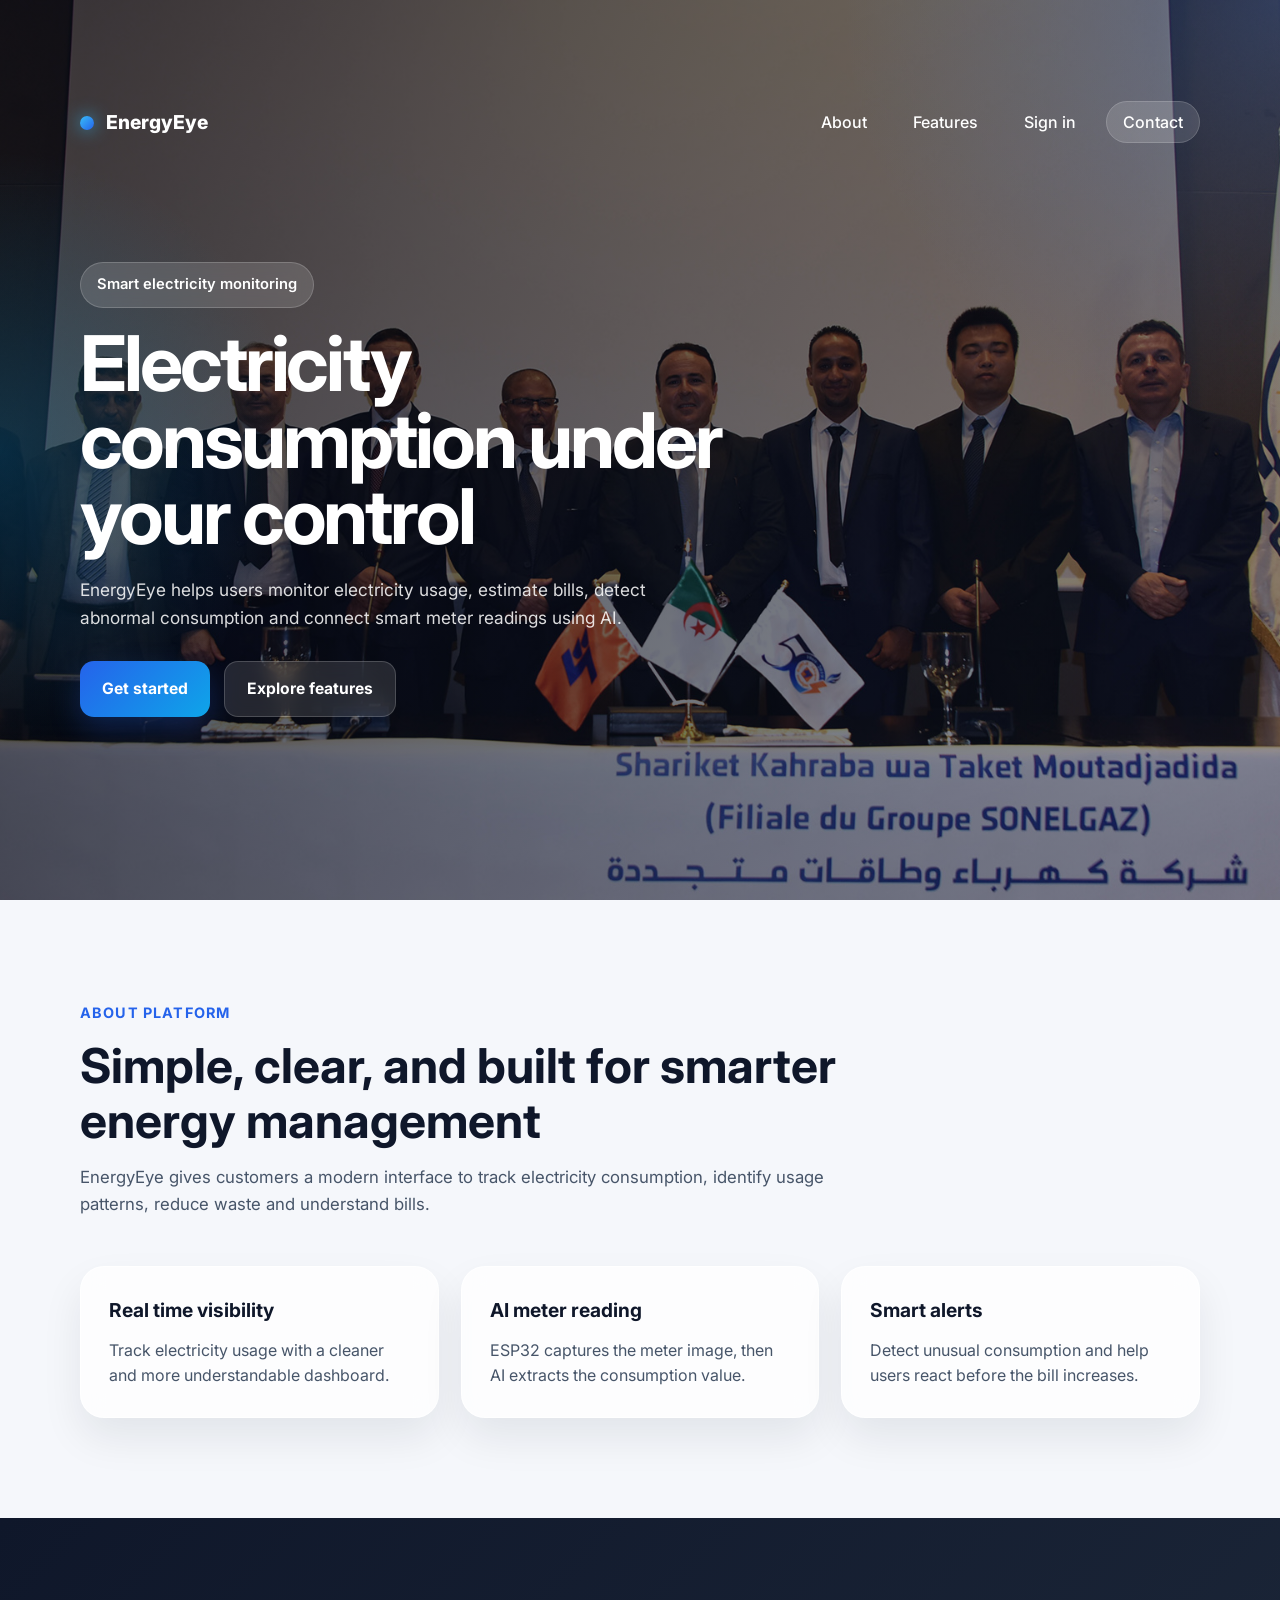
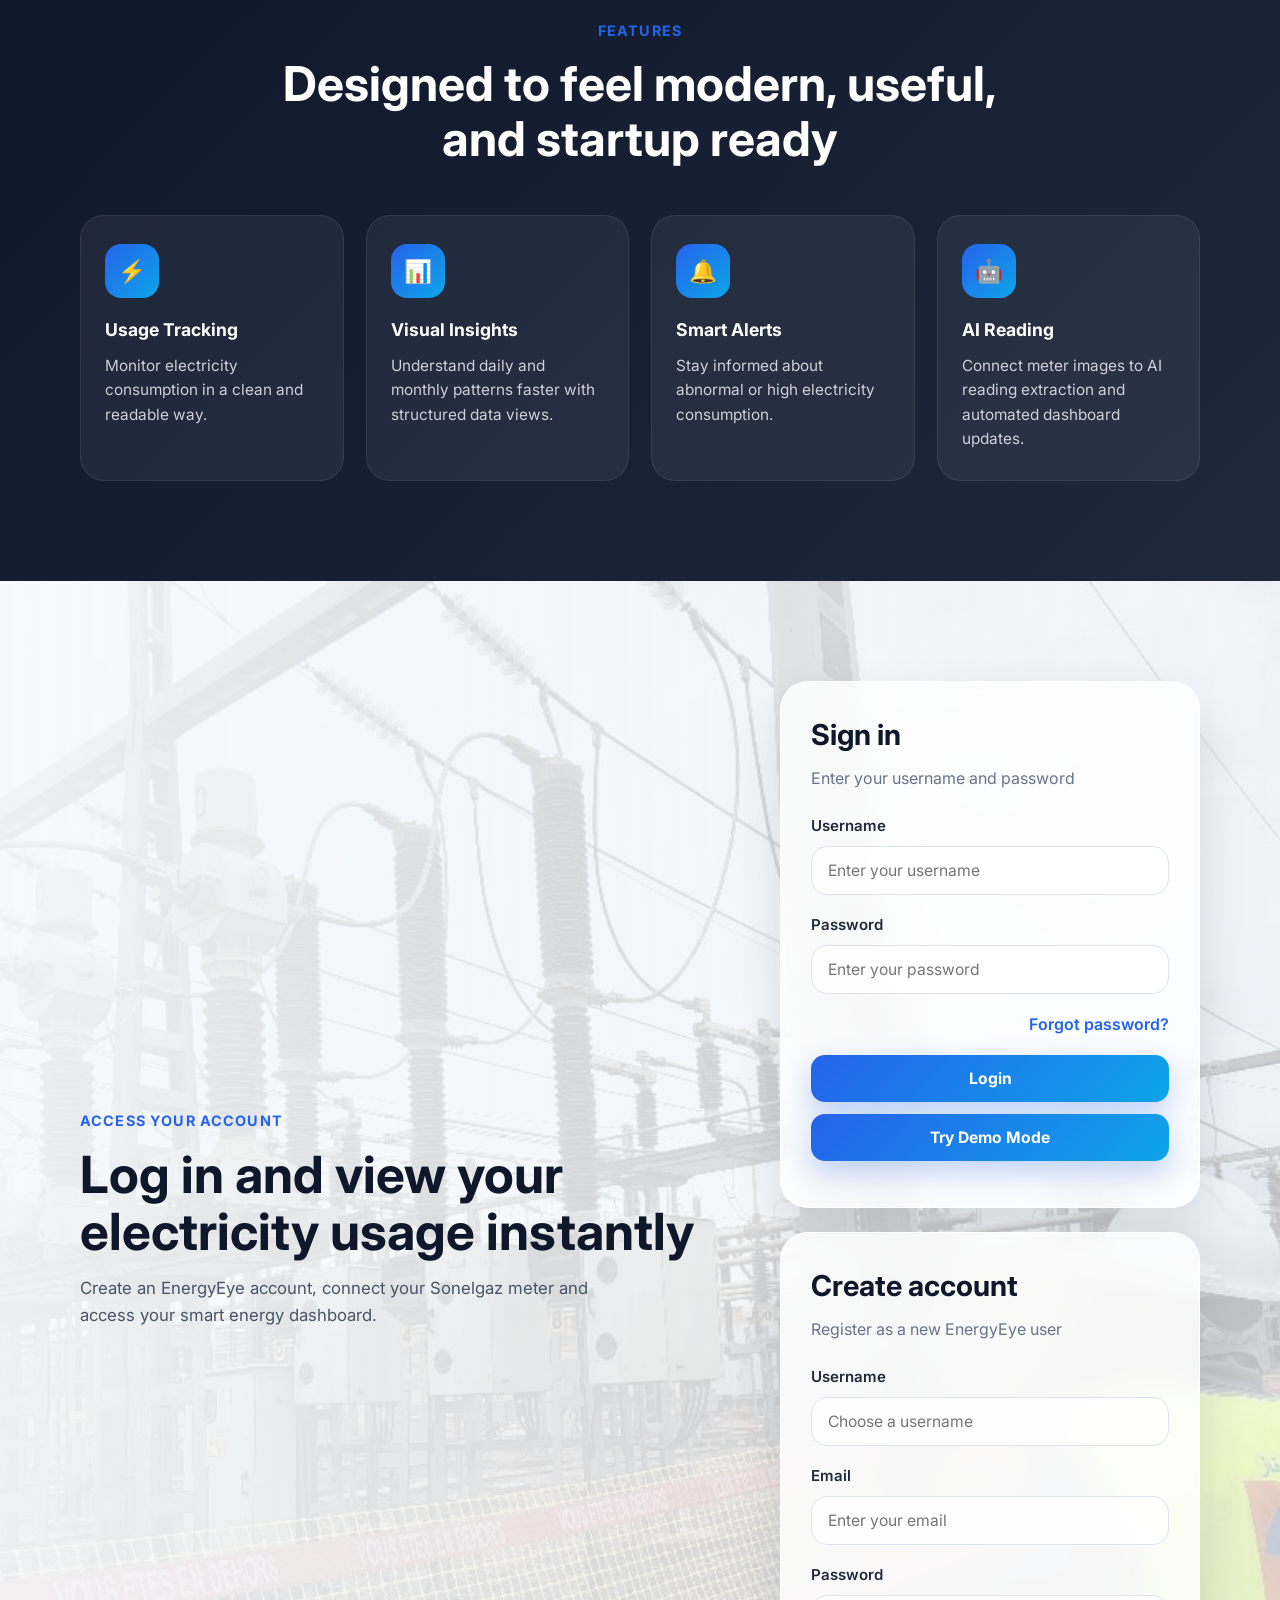
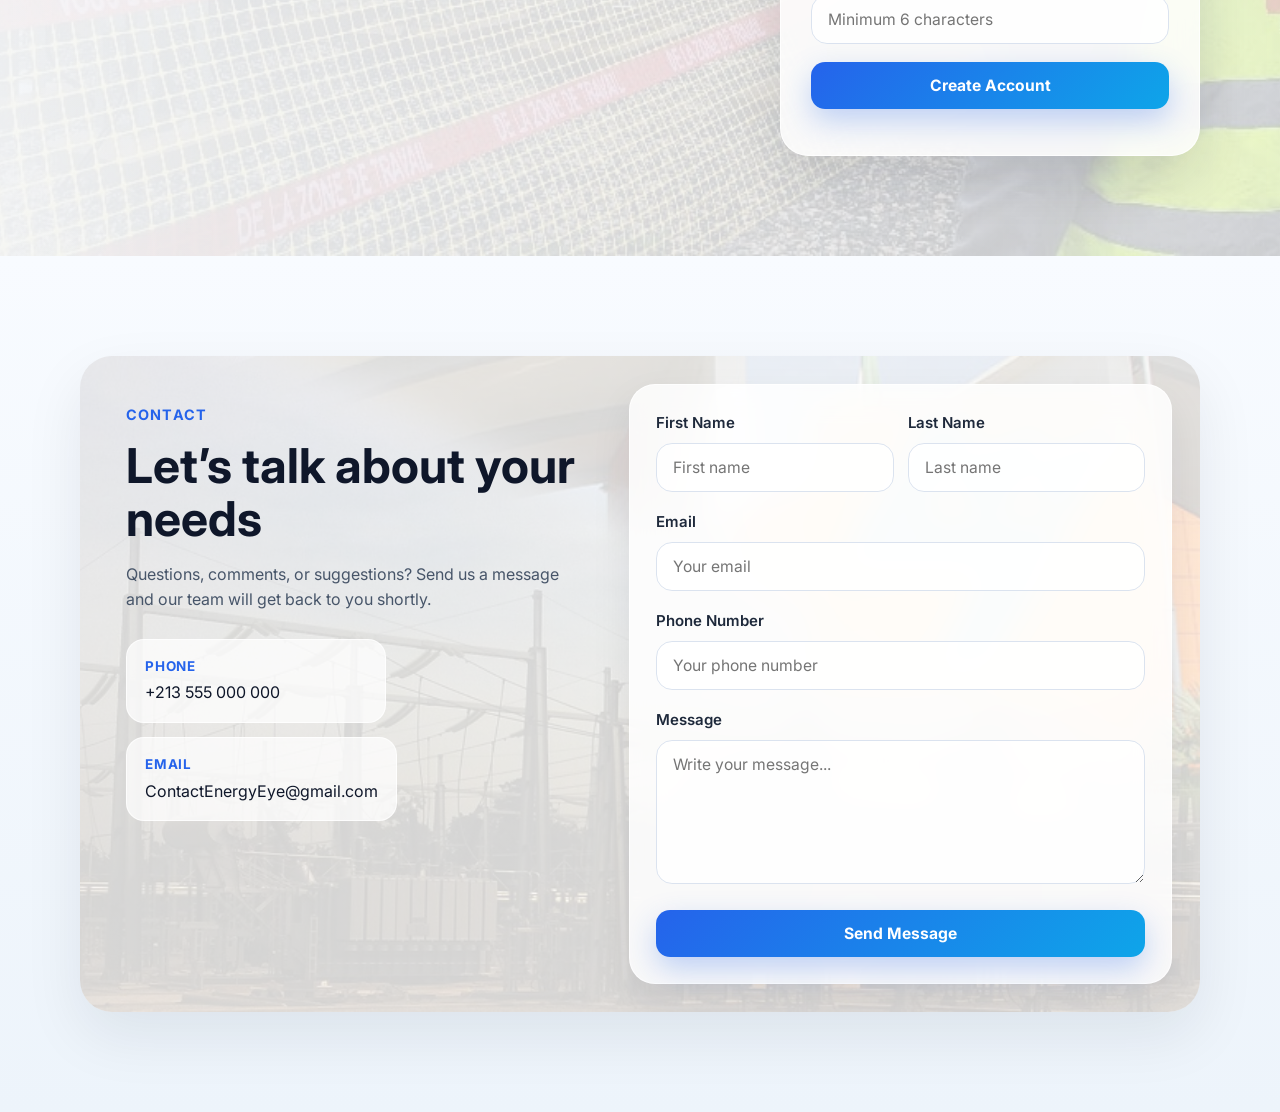
==== index.html @ c20b03f8 "Update index.html fixed demo" ====
<!DOCTYPE html>
<html lang="en">
<head>
  <meta charset="UTF-8" />
  <meta name="viewport" content="width=device-width, initial-scale=1.0" />
  <title>EnergyEye</title>
  <link rel="preconnect" href="https://fonts.googleapis.com">
  <link rel="preconnect" href="https://fonts.gstatic.com" crossorigin>
  <link href="https://fonts.googleapis.com/css2?family=Inter:wght@400;500;600;700;800&display=swap" rel="stylesheet">
  <link rel="stylesheet" href="styles.css" />
</head>
<body>

  <header class="hero" id="home">
    <div class="hero-overlay"></div>

    <div class="container">
      <nav class="navbar">
        <div class="logo">
          <span class="logo-mark"></span>
          <span>EnergyEye</span>
        </div>

        <ul class="nav-links">
          <li><a href="#about">About</a></li>
          <li><a href="#features">Features</a></li>
          <li><a href="#signin">Sign in</a></li>
          <li><a href="#contact" class="nav-btn">Contact</a></li>
        </ul>
      </nav>

      <div class="hero-content">
        <div class="hero-badge">Smart electricity monitoring</div>
        <h1>Electricity consumption under your control</h1>
        <p>
          EnergyEye helps users monitor electricity usage, estimate bills,
          detect abnormal consumption and connect smart meter readings using AI.
        </p>

        <div class="hero-actions">
          <a href="#signin" class="btn btn-primary">Get started</a>
          <a href="#features" class="btn btn-secondary">Explore features</a>
        </div>
      </div>
    </div>
  </header>

  <section id="about" class="section">
    <div class="container">
      <div class="section-heading">
        <span class="eyebrow">About platform</span>
        <h2>Simple, clear, and built for smarter energy management</h2>
        <p>
          EnergyEye gives customers a modern interface to track electricity
          consumption, identify usage patterns, reduce waste and understand bills.
        </p>
      </div>

      <div class="about-grid">
        <div class="about-card glass-card">
          <h3>Real time visibility</h3>
          <p>Track electricity usage with a cleaner and more understandable dashboard.</p>
        </div>

        <div class="about-card glass-card">
          <h3>AI meter reading</h3>
          <p>ESP32 captures the meter image, then AI extracts the consumption value.</p>
        </div>

        <div class="about-card glass-card">
          <h3>Smart alerts</h3>
          <p>Detect unusual consumption and help users react before the bill increases.</p>
        </div>
      </div>
    </div>
  </section>

  <section id="features" class="section section-dark">
    <div class="container">
      <div class="section-heading center light">
        <span class="eyebrow">Features</span>
        <h2>Designed to feel modern, useful, and startup ready</h2>
      </div>

      <div class="feature-grid">
        <div class="feature-card">
          <div class="feature-icon">⚡</div>
          <h3>Usage Tracking</h3>
          <p>Monitor electricity consumption in a clean and readable way.</p>
        </div>

        <div class="feature-card">
          <div class="feature-icon">📊</div>
          <h3>Visual Insights</h3>
          <p>Understand daily and monthly patterns faster with structured data views.</p>
        </div>

        <div class="feature-card">
          <div class="feature-icon">🔔</div>
          <h3>Smart Alerts</h3>
          <p>Stay informed about abnormal or high electricity consumption.</p>
        </div>

        <div class="feature-card">
          <div class="feature-icon">🤖</div>
          <h3>AI Reading</h3>
          <p>Connect meter images to AI reading extraction and automated dashboard updates.</p>
        </div>
      </div>
    </div>
  </section>

  <section id="signin" class="signin-section section">
    <div class="container signin-wrap">
      <div class="signin-info">
        <span class="eyebrow">Access your account</span>
        <h2>Log in and view your electricity usage instantly</h2>
        <p>
          Create an EnergyEye account, connect your Sonelgaz meter and access
          your smart energy dashboard.
        </p>
      </div>

      <div class="auth-column">
        <div class="signin-card">
          <h3>Sign in</h3>
          <p class="card-subtitle">Enter your username and password</p>

<form id="loginForm">
  <div class="input-group">
    <label for="username">Username</label>
    <input type="text" id="username" placeholder="Enter your username" required />
  </div>

  <div class="input-group">
    <label for="password">Password</label>
    <input type="password" id="password" placeholder="Enter your password" required />
  </div>

  <div class="signin-row">
    <a href="#" onclick="forgotPassword()">Forgot password?</a>
  </div>

  <button type="submit" class="btn btn-primary full">Login</button>

  <button type="button" class="btn btn-primary full demo-btn" id="demoLoginBtn">
    Try Demo Mode
  </button>

  <p id="loginMessage" class="small-text error-text"></p>
</form>
        </div>

        <div class="signin-card register-card">
          <h3>Create account</h3>
          <p class="card-subtitle">Register as a new EnergyEye user</p>

          <form id="registerForm">
            <div class="input-group">
              <label for="registerUsername">Username</label>
              <input type="text" id="registerUsername" placeholder="Choose a username" required />
            </div>

            <div class="input-group">
              <label for="registerEmail">Email</label>
              <input type="email" id="registerEmail" placeholder="Enter your email" required />
            </div>

            <div class="input-group">
              <label for="registerPassword">Password</label>
              <input type="password" id="registerPassword" placeholder="Minimum 6 characters" required />
            </div>

            <button type="submit" class="btn btn-primary full">Create Account</button>
            <p id="registerMessage" class="small-text"></p>
          </form>
        </div>
      </div>
    </div>
  </section>

  <section id="contact" class="section contact-section">
    <div class="container">
      <div class="contact-shell">
        <div class="contact-left">
          <span class="eyebrow">Contact</span>
          <h2>Let’s talk about your needs</h2>
          <p>Questions, comments, or suggestions? Send us a message and our team will get back to you shortly.</p>

          <div class="contact-list">
            <div class="contact-item">
              <span class="contact-label">Phone</span>
              <span>+213 555 000 000</span>
            </div>

            <div class="contact-item">
              <span class="contact-label">Email</span>
              <span>ContactEnergyEye@gmail.com</span>
            </div>
          </div>
        </div>

        <div class="contact-card">
          <form class="contact-form">
            <div class="two-cols">
              <div class="input-group">
                <label>First Name</label>
                <input type="text" placeholder="First name" />
              </div>

              <div class="input-group">
                <label>Last Name</label>
                <input type="text" placeholder="Last name" />
              </div>
            </div>

            <div class="input-group">
              <label>Email</label>
              <input type="email" placeholder="Your email" />
            </div>

            <div class="input-group">
              <label>Phone Number</label>
              <input type="text" placeholder="Your phone number" />
            </div>

            <div class="input-group">
              <label>Message</label>
              <textarea rows="6" placeholder="Write your message..."></textarea>
            </div>

            <button type="submit" class="btn btn-primary full">Send Message</button>
          </form>
        </div>
      </div>
    </div>
  </section>

  <script src="script.js"></script>
</body>
</html>
---- styles.css ----
* {
  margin: 0;
  padding: 0;
  box-sizing: border-box;
}

html {
  scroll-behavior: smooth;
}

body {
  font-family: "Inter", sans-serif;
  background: #f5f7fb;
  color: #0f172a;
  line-height: 1.6;
}

a {
  text-decoration: none;
}

img {
  max-width: 100%;
  display: block;
}

.container {
  width: min(1120px, 92%);
  margin: 0 auto;
}

.section {
  padding: 100px 0;
}

.section-heading {
  max-width: 760px;
  margin-bottom: 48px;
}

.section-heading.center {
  margin-left: auto;
  margin-right: auto;
  text-align: center;
}

.section-heading h2 {
  font-size: clamp(2rem, 4vw, 3rem);
  line-height: 1.15;
  margin-bottom: 16px;
}

.section-heading p {
  font-size: 1.05rem;
  color: #475569;
}

.section-heading.light h2,
.section-heading.light p {
  color: #fff;
}

.eyebrow {
  display: inline-block;
  margin-bottom: 14px;
  font-size: 0.9rem;
  font-weight: 700;
  letter-spacing: 0.08em;
  text-transform: uppercase;
  color: #2563eb;
}

.hero {
  position: relative;
  min-height: 100vh;
  background:
    linear-gradient(120deg, rgba(3, 7, 18, 0.76), rgba(15, 23, 42, 0.45)),
    url("sonalgaz/hero.jpg") center/cover no-repeat;
  display: flex;
  align-items: center;
  overflow: hidden;
}

.hero-overlay {
  position: absolute;
  inset: 0;
  background:
    radial-gradient(circle at top right, rgba(59, 130, 246, 0.28), transparent 28%),
    radial-gradient(circle at left center, rgba(14, 165, 233, 0.22), transparent 22%);
  pointer-events: none;
}

.navbar {
  position: relative;
  z-index: 2;
  display: flex;
  align-items: center;
  justify-content: space-between;
  padding: 24px 0;
  margin-bottom: 80px;
}

.logo {
  display: flex;
  align-items: center;
  gap: 12px;
  color: #fff;
  font-size: 1.2rem;
  font-weight: 800;
}

.logo-mark {
  width: 14px;
  height: 14px;
  border-radius: 50%;
  background: linear-gradient(135deg, #38bdf8, #2563eb);
  box-shadow: 0 0 18px rgba(56, 189, 248, 0.8);
}

.nav-links {
  list-style: none;
  display: flex;
  align-items: center;
  gap: 14px;
}

.nav-links a {
  color: #fff;
  font-weight: 500;
  padding: 10px 16px;
  border-radius: 999px;
  transition: 0.25s ease;
}

.nav-links a:hover {
  background: rgba(255, 255, 255, 0.12);
}

.nav-links .nav-btn {
  background: rgba(255, 255, 255, 0.14);
  border: 1px solid rgba(255, 255, 255, 0.16);
  backdrop-filter: blur(8px);
}

.hero-content {
  position: relative;
  z-index: 2;
  max-width: 720px;
  padding: 20px 0 100px;
  color: #fff;
}

.hero-badge {
  display: inline-block;
  margin-bottom: 18px;
  padding: 10px 16px;
  border-radius: 999px;
  font-size: 0.92rem;
  font-weight: 600;
  color: #fff;
  background: rgba(255, 255, 255, 0.14);
  border: 1px solid rgba(255, 255, 255, 0.18);
  backdrop-filter: blur(10px);
}

.hero-content h1 {
  font-size: clamp(2.7rem, 6vw, 5rem);
  line-height: 1;
  margin-bottom: 20px;
  letter-spacing: -0.04em;
}

.hero-content p {
  max-width: 620px;
  font-size: 1.08rem;
  color: rgba(255, 255, 255, 0.86);
  margin-bottom: 30px;
}

.hero-actions {
  display: flex;
  flex-wrap: wrap;
  gap: 14px;
}

.btn {
  display: inline-flex;
  align-items: center;
  justify-content: center;
  border: none;
  border-radius: 14px;
  padding: 14px 22px;
  font-family: inherit;
  font-size: 0.98rem;
  font-weight: 700;
  cursor: pointer;
  transition: transform 0.2s ease, box-shadow 0.25s ease, background 0.25s ease;
}

.btn:hover {
  transform: translateY(-2px);
}

.btn-primary {
  color: #fff;
  background: linear-gradient(135deg, #2563eb, #0ea5e9);
  box-shadow: 0 12px 30px rgba(37, 99, 235, 0.28);
}

.btn-secondary {
  color: #fff;
  background: rgba(255, 255, 255, 0.12);
  border: 1px solid rgba(255, 255, 255, 0.18);
  backdrop-filter: blur(10px);
}

.btn.full {
  width: 100%;
}

.about-grid {
  display: grid;
  grid-template-columns: repeat(3, 1fr);
  gap: 22px;
}

.glass-card {
  background: rgba(255, 255, 255, 0.74);
  border: 1px solid rgba(255, 255, 255, 0.75);
  backdrop-filter: blur(12px);
  box-shadow: 0 20px 40px rgba(15, 23, 42, 0.08);
}

.about-card {
  padding: 28px;
  border-radius: 24px;
}

.about-card h3 {
  font-size: 1.2rem;
  margin-bottom: 12px;
}

.about-card p {
  color: #475569;
}

.section-dark {
  background: linear-gradient(135deg, #0f172a, #1e293b);
}

.feature-grid {
  display: grid;
  grid-template-columns: repeat(4, 1fr);
  gap: 22px;
}

.feature-card {
  background: rgba(255, 255, 255, 0.06);
  border: 1px solid rgba(255, 255, 255, 0.08);
  border-radius: 24px;
  padding: 28px 24px;
  color: #fff;
  transition: 0.25s ease;
}

.feature-card:hover {
  transform: translateY(-4px);
  background: rgba(255, 255, 255, 0.09);
}

.feature-icon {
  width: 54px;
  height: 54px;
  border-radius: 16px;
  display: grid;
  place-items: center;
  margin-bottom: 18px;
  background: linear-gradient(135deg, #2563eb, #0ea5e9);
  font-size: 1.4rem;
}

.feature-card h3 {
  margin-bottom: 10px;
  font-size: 1.1rem;
}

.feature-card p {
  color: rgba(255, 255, 255, 0.78);
  font-size: 0.96rem;
}

.signin-section {
  background:
    linear-gradient(90deg, rgba(248, 250, 252, 0.95), rgba(248, 250, 252, 0.76)),
    url("sonalgaz/signin-bg.jpg") center/cover no-repeat;
}

.signin-wrap {
  display: grid;
  grid-template-columns: 1fr 420px;
  gap: 46px;
  align-items: center;
}

.signin-info h2 {
  font-size: clamp(2rem, 4vw, 3.2rem);
  line-height: 1.1;
  margin-bottom: 16px;
}

.signin-info p {
  max-width: 560px;
  color: #475569;
  font-size: 1.05rem;
}

.signin-card {
  background: rgba(255, 255, 255, 0.82);
  border: 1px solid rgba(255, 255, 255, 0.78);
  backdrop-filter: blur(16px);
  border-radius: 28px;
  padding: 30px;
  box-shadow: 0 24px 50px rgba(15, 23, 42, 0.12);
}

.signin-card h3 {
  font-size: 1.8rem;
  margin-bottom: 8px;
}

.card-subtitle {
  margin-bottom: 22px;
  color: #64748b;
}

.input-group {
  margin-bottom: 18px;
}

.input-group label {
  display: block;
  margin-bottom: 8px;
  font-size: 0.94rem;
  font-weight: 600;
  color: #1e293b;
}

.input-group input,
.input-group textarea,
.meter-select {
  width: 100%;
  border: 1px solid #dbe3ef;
  background: rgba(255, 255, 255, 0.82);
  padding: 14px 16px;
  border-radius: 16px;
  font-size: 0.98rem;
  outline: none;
  transition: border-color 0.2s ease, box-shadow 0.2s ease;
  font-family: inherit;
}

.input-group input:focus,
.input-group textarea:focus,
.meter-select:focus {
  border-color: #60a5fa;
  box-shadow: 0 0 0 4px rgba(96, 165, 250, 0.15);
}

.signin-row {
  display: flex;
  justify-content: flex-end;
  margin-bottom: 18px;
}

.signin-row a,
.small-text a {
  color: #2563eb;
  font-weight: 600;
}

.small-text {
  margin-top: 16px;
  text-align: center;
  color: #64748b;
  font-size: 0.94rem;
}

.error-text {
  color: #dc2626;
}

.contact-section {
  background: linear-gradient(180deg, #f8fbff, #edf4fb);
}

.contact-shell {
  display: grid;
  grid-template-columns: 1fr 1.1fr;
  gap: 28px;
  padding: 28px;
  border-radius: 32px;
  background:
    linear-gradient(rgba(255, 255, 255, 0.82), rgba(255, 255, 255, 0.82)),
    url("sonalgaz/contact-bg.jpg") center/cover no-repeat;
  box-shadow: 0 24px 60px rgba(15, 23, 42, 0.08);
  overflow: hidden;
}

.contact-left {
  padding: 18px;
}

.contact-left h2 {
  font-size: clamp(2rem, 4vw, 3rem);
  line-height: 1.1;
  margin-bottom: 16px;
}

.contact-left p {
  color: #475569;
  max-width: 460px;
  margin-bottom: 26px;
}

.contact-list {
  display: grid;
  gap: 14px;
}

.contact-item {
  display: flex;
  flex-direction: column;
  gap: 3px;
  padding: 16px 18px;
  background: rgba(255, 255, 255, 0.72);
  border-radius: 18px;
  border: 1px solid rgba(255, 255, 255, 0.8);
  width: fit-content;
  min-width: 260px;
}

.contact-label {
  font-size: 0.84rem;
  font-weight: 700;
  text-transform: uppercase;
  letter-spacing: 0.06em;
  color: #2563eb;
}

.contact-card {
  background: rgba(255, 255, 255, 0.84);
  border: 1px solid rgba(255, 255, 255, 0.78);
  backdrop-filter: blur(16px);
  border-radius: 26px;
  padding: 26px;
  box-shadow: 0 18px 40px rgba(15, 23, 42, 0.08);
}

.two-cols {
  display: grid;
  grid-template-columns: 1fr 1fr;
  gap: 14px;
}

/* DASHBOARD */
.dashboard-body {
  background: #eef4fb;
}

.dashboard-layout {
  min-height: 100vh;
  display: grid;
  grid-template-columns: 250px 1fr;
}

.sidebar {
  background: linear-gradient(180deg, #0c4a9a, #0a74d8);
  color: white;
  padding: 18px 14px;
  display: flex;
  flex-direction: column;
  gap: 24px;
  box-shadow: 6px 0 20px rgba(0, 0, 0, 0.08);
}

.sidebar-brand {
  display: grid;
  gap: 18px;
}

.sidebar-logo {
  display: flex;
  align-items: center;
  gap: 10px;
  font-size: 1.15rem;
  font-weight: 800;
}

.user-mini {
  display: flex;
  align-items: center;
  gap: 10px;
  background: rgba(255,255,255,0.14);
  padding: 10px 12px;
  border-radius: 14px;
}

.avatar-circle {
  width: 36px;
  height: 36px;
  border-radius: 50%;
  background: white;
  color: #0a74d8;
  display: grid;
  place-items: center;
  font-weight: 800;
}

.user-mini-text {
  display: flex;
  flex-direction: column;
  line-height: 1.2;
}

.user-mini-text small {
  opacity: 0.8;
}

.sidebar-nav {
  display: flex;
  flex-direction: column;
  gap: 8px;
}

.sidebar-nav a {
  color: rgba(255,255,255,0.92);
  padding: 12px 14px;
  border-radius: 12px;
  font-weight: 600;
  transition: 0.2s ease;
}

.sidebar-nav a.active,
.sidebar-nav a:hover {
  background: rgba(255,255,255,0.16);
}

.logout-btn {
  margin-top: auto;
  background: white;
  color: #0a74d8;
  box-shadow: none;
}

.dashboard-main {
  padding: 22px;
}

.dashboard-topbar {
  display: flex;
  justify-content: space-between;
  align-items: center;
  gap: 16px;
  margin-bottom: 18px;
}

.dashboard-label {
  color: #64748b;
  font-size: 0.92rem;
  margin-bottom: 4px;
}

.dashboard-topbar h1 {
  font-size: 1.8rem;
}

.topbar-actions {
  min-width: 300px;
}

.dashboard-grid-top {
  display: grid;
  grid-template-columns: 1.3fr 0.9fr 0.9fr 1fr;
  gap: 16px;
  margin-bottom: 18px;
}

.main-card,
.panel {
  background: white;
  border-radius: 18px;
  box-shadow: 0 10px 24px rgba(15, 23, 42, 0.06);
  padding: 18px;
}

.card-head,
.panel-header {
  display: flex;
  justify-content: space-between;
  align-items: center;
  gap: 10px;
  margin-bottom: 14px;
}

.card-head h3,
.panel-header h3 {
  font-size: 1rem;
}

.card-head span,
.panel-header span {
  color: #64748b;
  font-size: 0.85rem;
}

.usage-main {
  display: flex;
  justify-content: space-between;
  align-items: center;
  gap: 12px;
}

.usage-value {
  font-size: 3rem;
  font-weight: 800;
  line-height: 1;
  color: #0f172a;
}

.usage-unit {
  color: #64748b;
  font-weight: 600;
  margin-top: 4px;
}

.mini-stat-box {
  background: linear-gradient(135deg, #eff6ff, #dbeafe);
  padding: 14px;
  border-radius: 14px;
  min-width: 120px;
}

.mini-stat-box span {
  display: block;
  color: #64748b;
  font-size: 0.82rem;
  margin-bottom: 4px;
}

.mini-stat-box strong {
  color: #0a74d8;
}

.average-value,
.bill-value,
.alert-summary {
  font-size: 1.5rem;
  font-weight: 800;
  color: #0a74d8;
}

.dashboard-content-grid {
  display: grid;
  grid-template-columns: 1.1fr 0.9fr;
  gap: 16px;
  margin-bottom: 18px;
}

.bars {
  min-height: 230px;
  display: flex;
  align-items: flex-end;
  gap: 10px;
  overflow-x: auto;
  padding-top: 12px;
}

.bar-item {
  min-width: 62px;
  flex: 1;
  text-align: center;
}

.bar-value {
  display: block;
  font-size: 0.74rem;
  color: #475569;
  margin-bottom: 8px;
}

.bar {
  width: 100%;
  min-height: 10px;
  border-radius: 12px 12px 4px 4px;
  background: linear-gradient(180deg, #60a5fa, #2563eb);
}

.bar-item p {
  font-size: 0.72rem;
  color: #64748b;
  margin-top: 8px;
}

.table-wrap {
  overflow-x: auto;
}

.history-table {
  width: 100%;
  border-collapse: collapse;
}

.history-table th,
.history-table td {
  text-align: left;
  padding: 10px 8px;
  border-bottom: 1px solid #e5e7eb;
  font-size: 0.9rem;
}

.history-table th {
  color: #64748b;
  font-weight: 700;
  background: #f8fafc;
}

.alerts-list {
  display: grid;
  gap: 12px;
}

.alert-card {
  padding: 14px;
  border-radius: 14px;
  background: #f8fafc;
  border: 1px solid #e2e8f0;
}

.alert-card-top {
  display: flex;
  justify-content: space-between;
  gap: 10px;
  margin-bottom: 8px;
}

.alert-card-top span {
  font-size: 0.8rem;
  font-weight: 700;
  color: #0a74d8;
}

.alert-card p {
  color: #475569;
  font-size: 0.92rem;
}

.settings-list {
  display: grid;
  gap: 12px;
}

.setting-row {
  display: flex;
  justify-content: space-between;
  align-items: center;
  gap: 10px;
  padding: 12px 14px;
  border-radius: 12px;
  background: #f8fafc;
  border: 1px solid #e2e8f0;
}

.setting-row span {
  color: #64748b;
}

.empty-state {
  color: #64748b;
  font-size: 0.95rem;
}

@media (max-width: 1200px) {
  .dashboard-grid-top {
    grid-template-columns: repeat(2, 1fr);
  }

  .dashboard-content-grid,
  .about-grid,
  .feature-grid,
  .signin-wrap,
  .contact-shell,
  .two-cols {
    grid-template-columns: 1fr;
  }
}

@media (max-width: 900px) {
  .navbar {
    flex-direction: column;
    gap: 18px;
  }

  .nav-links {
    flex-wrap: wrap;
    justify-content: center;
  }

  .dashboard-layout {
    grid-template-columns: 1fr;
  }

  .dashboard-topbar {
    flex-direction: column;
    align-items: flex-start;
  }

  .topbar-actions {
    width: 100%;
    min-width: 0;
  }

  .dashboard-grid-top {
    grid-template-columns: 1fr;
  }
}

@media (max-width: 640px) {
  .section {
    padding: 72px 0;
  }

  .hero-content h1 {
    font-size: 2.6rem;
  }

  .hero-actions {
    flex-direction: column;
  }

  .btn {
    width: 100%;
  }

  .signin-card,
  .contact-card,
  .contact-shell {
    border-radius: 22px;
  }

  .contact-item {
    min-width: unset;
    width: 100%;
  }

  .usage-value {
    font-size: 2.2rem;
  }
}
.register-card {
  margin-top: 24px;
}

.demo-btn {
  margin-top: 12px;
}

.success-text {
  color: #16a34a;
}

.ai-status strong {
  display: block;
  font-size: 2rem;
  color: #0a74d8;
}

.prediction-card .small-text {
  text-align: left;
}
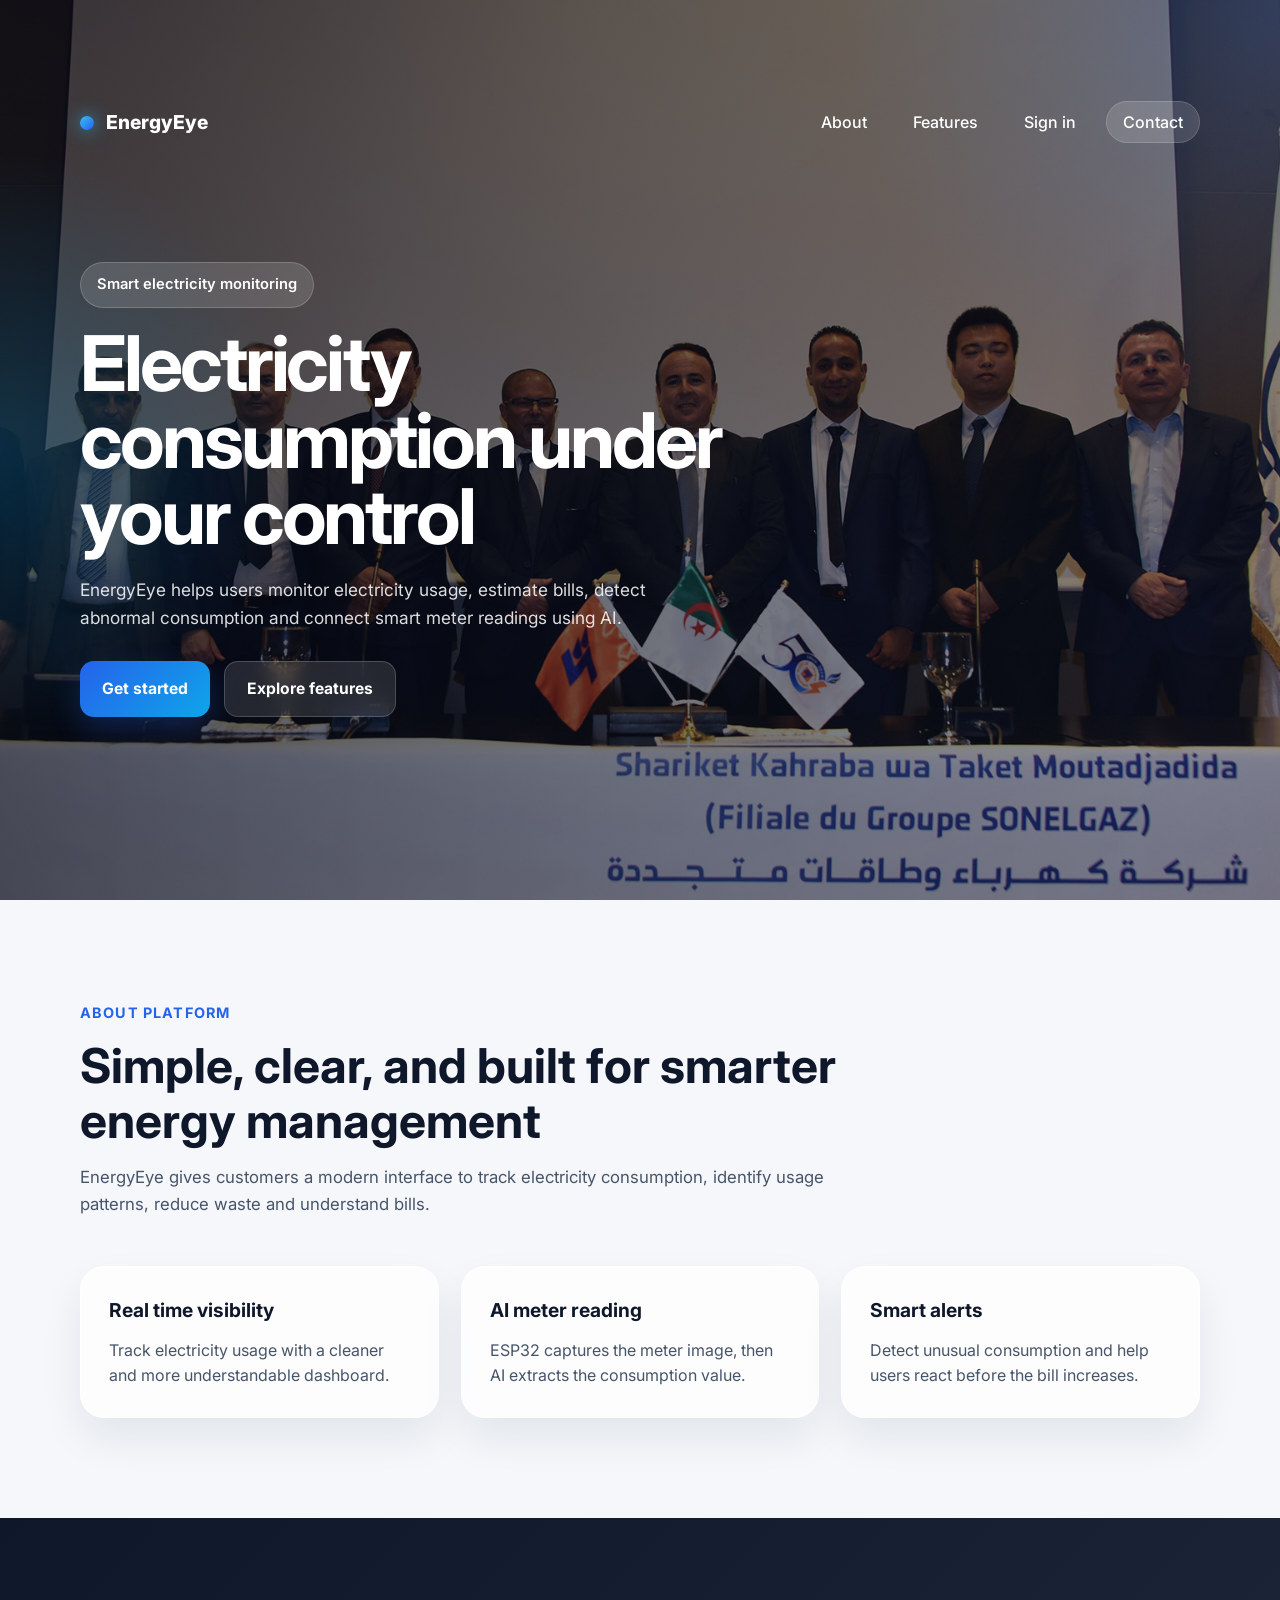
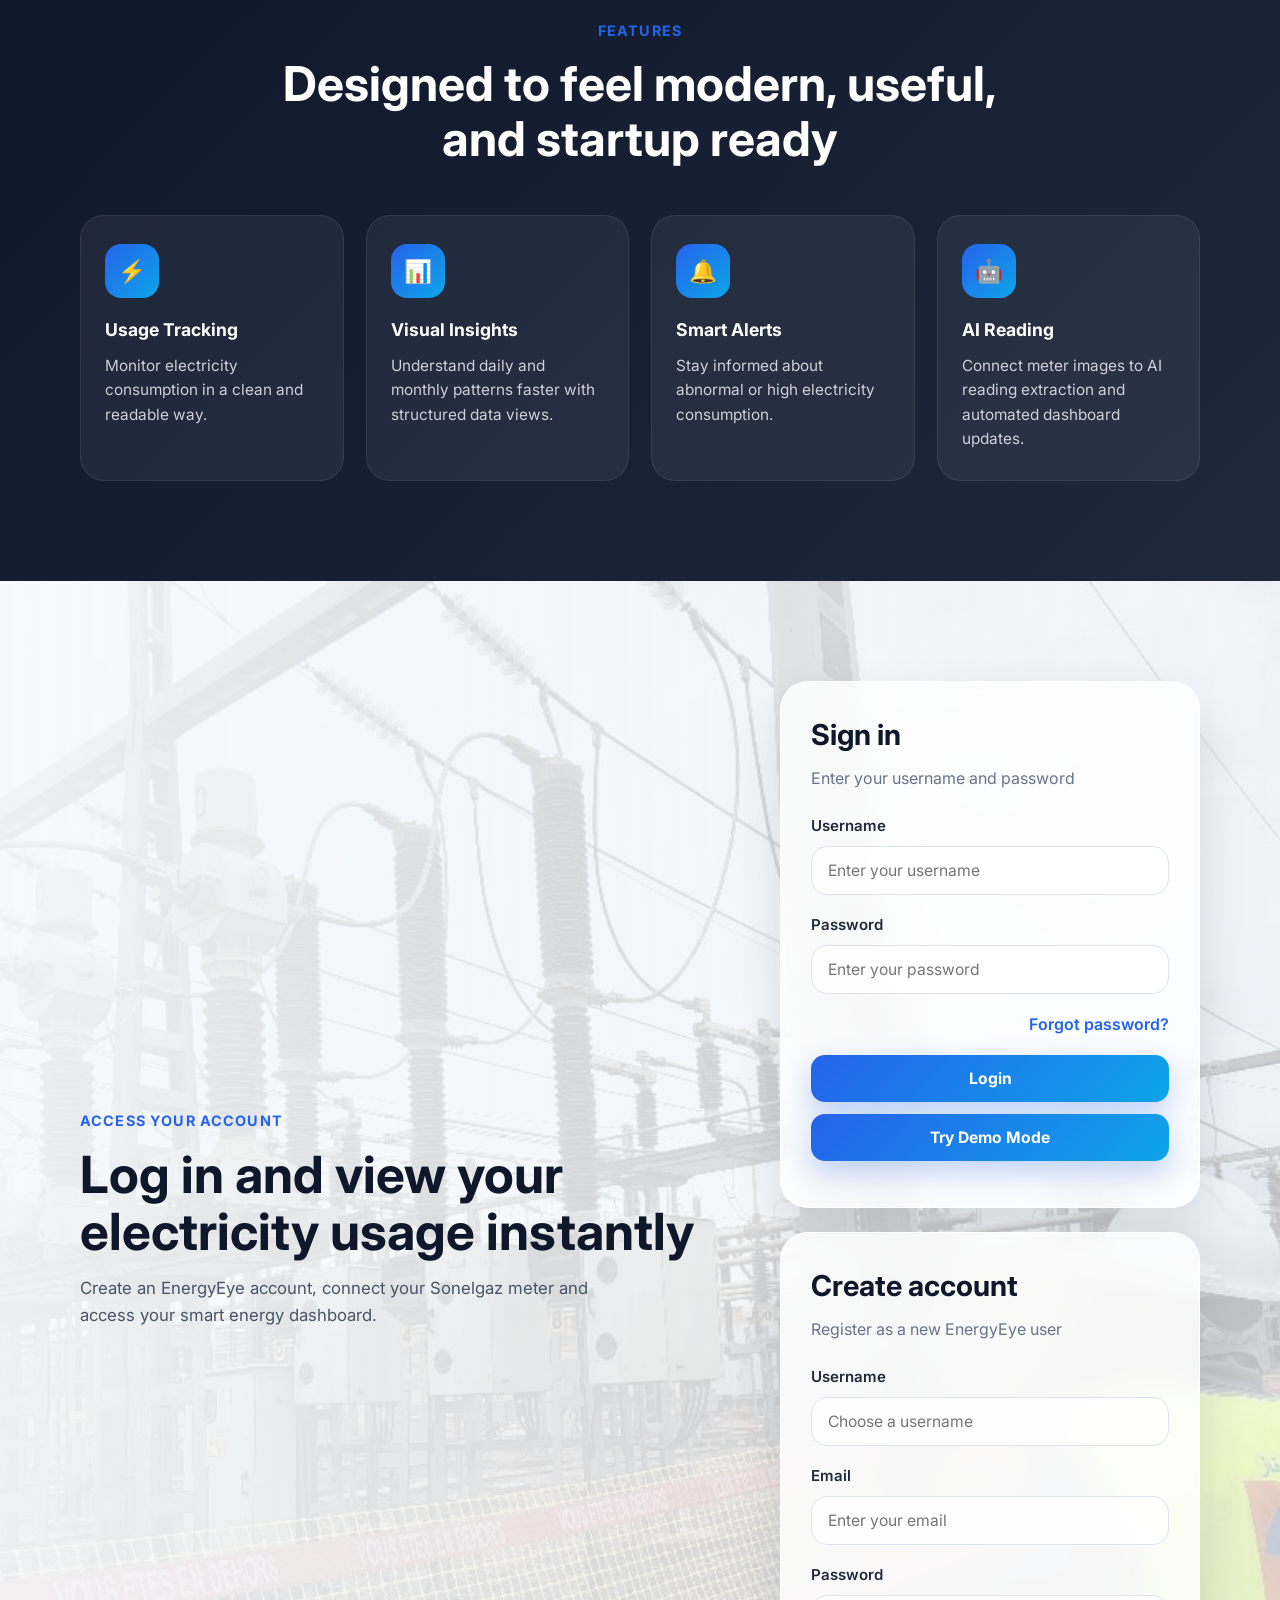
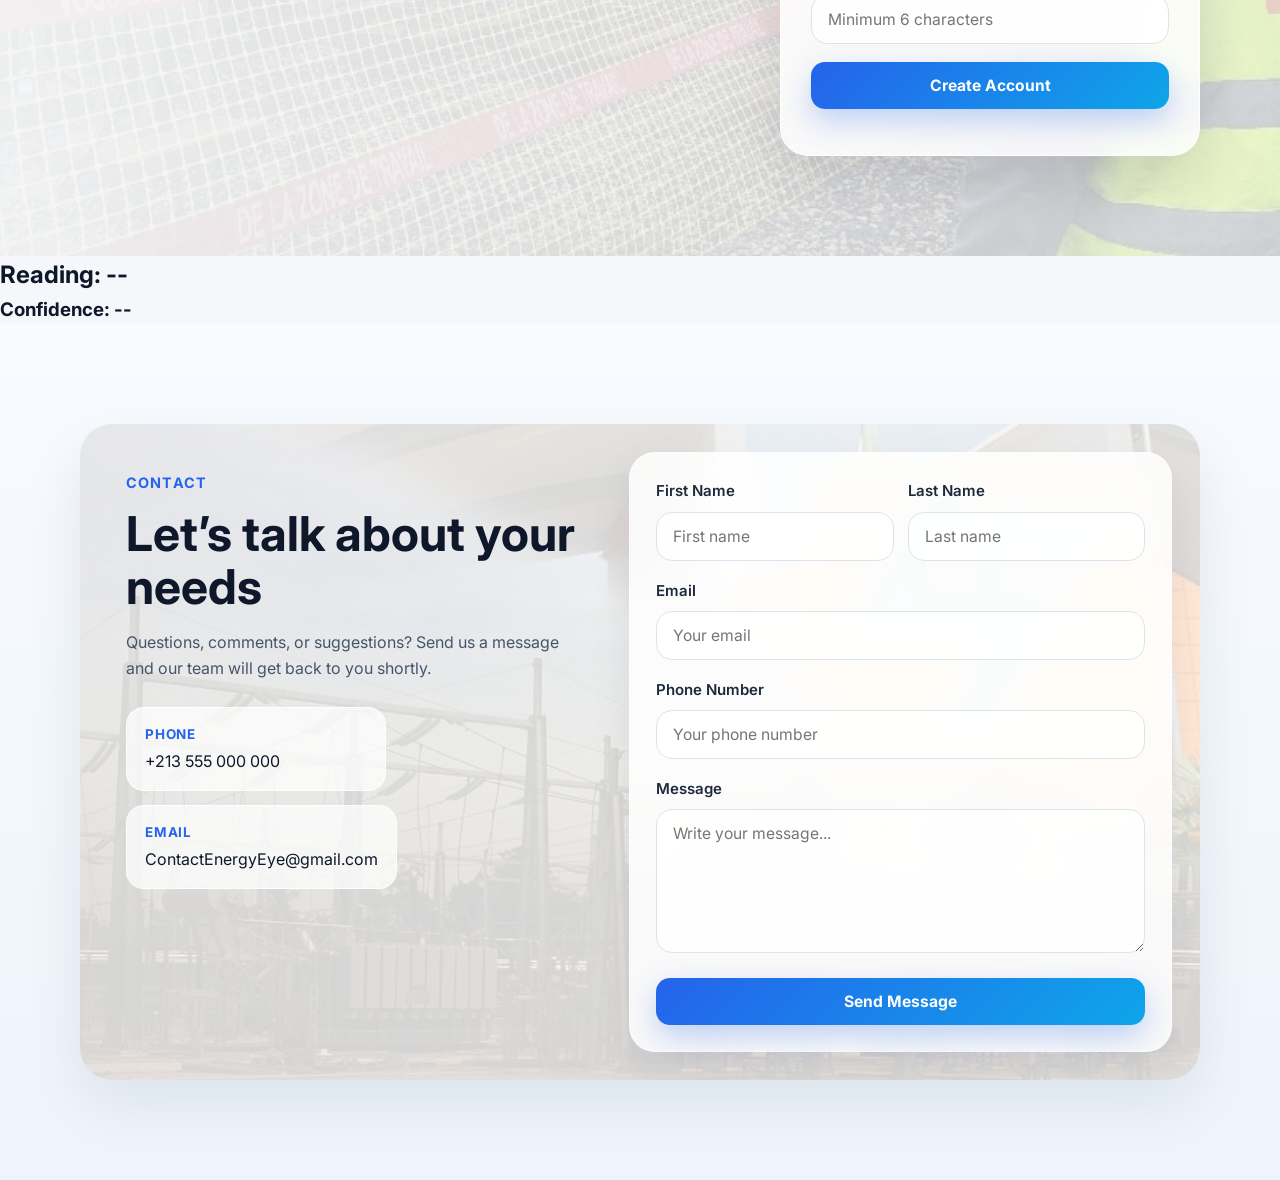
==== commit 5c16044f: "html code to add" ====
--- a/index.html
+++ b/index.html
@@ -1,241 +1,242 @@
-<!DOCTYPE html>
-<html lang="en">
-<head>
-  <meta charset="UTF-8" />
-  <meta name="viewport" content="width=device-width, initial-scale=1.0" />
-  <title>EnergyEye</title>
-  <link rel="preconnect" href="https://fonts.googleapis.com">
-  <link rel="preconnect" href="https://fonts.gstatic.com" crossorigin>
-  <link href="https://fonts.googleapis.com/css2?family=Inter:wght@400;500;600;700;800&display=swap" rel="stylesheet">
-  <link rel="stylesheet" href="styles.css" />
-</head>
-<body>
-
-  <header class="hero" id="home">
-    <div class="hero-overlay"></div>
-
-    <div class="container">
-      <nav class="navbar">
-        <div class="logo">
-          <span class="logo-mark"></span>
-          <span>EnergyEye</span>
-        </div>
-
-        <ul class="nav-links">
-          <li><a href="#about">About</a></li>
-          <li><a href="#features">Features</a></li>
-          <li><a href="#signin">Sign in</a></li>
-          <li><a href="#contact" class="nav-btn">Contact</a></li>
-        </ul>
-      </nav>
-
-      <div class="hero-content">
-        <div class="hero-badge">Smart electricity monitoring</div>
-        <h1>Electricity consumption under your control</h1>
-        <p>
-          EnergyEye helps users monitor electricity usage, estimate bills,
-          detect abnormal consumption and connect smart meter readings using AI.
-        </p>
-
-        <div class="hero-actions">
-          <a href="#signin" class="btn btn-primary">Get started</a>
-          <a href="#features" class="btn btn-secondary">Explore features</a>
-        </div>
-      </div>
-    </div>
-  </header>
-
-  <section id="about" class="section">
-    <div class="container">
-      <div class="section-heading">
-        <span class="eyebrow">About platform</span>
-        <h2>Simple, clear, and built for smarter energy management</h2>
-        <p>
-          EnergyEye gives customers a modern interface to track electricity
-          consumption, identify usage patterns, reduce waste and understand bills.
-        </p>
-      </div>
-
-      <div class="about-grid">
-        <div class="about-card glass-card">
-          <h3>Real time visibility</h3>
-          <p>Track electricity usage with a cleaner and more understandable dashboard.</p>
-        </div>
-
-        <div class="about-card glass-card">
-          <h3>AI meter reading</h3>
-          <p>ESP32 captures the meter image, then AI extracts the consumption value.</p>
-        </div>
-
-        <div class="about-card glass-card">
-          <h3>Smart alerts</h3>
-          <p>Detect unusual consumption and help users react before the bill increases.</p>
-        </div>
-      </div>
-    </div>
-  </section>
-
-  <section id="features" class="section section-dark">
-    <div class="container">
-      <div class="section-heading center light">
-        <span class="eyebrow">Features</span>
-        <h2>Designed to feel modern, useful, and startup ready</h2>
-      </div>
-
-      <div class="feature-grid">
-        <div class="feature-card">
-          <div class="feature-icon">⚡</div>
-          <h3>Usage Tracking</h3>
-          <p>Monitor electricity consumption in a clean and readable way.</p>
-        </div>
-
-        <div class="feature-card">
-          <div class="feature-icon">📊</div>
-          <h3>Visual Insights</h3>
-          <p>Understand daily and monthly patterns faster with structured data views.</p>
-        </div>
-
-        <div class="feature-card">
-          <div class="feature-icon">🔔</div>
-          <h3>Smart Alerts</h3>
-          <p>Stay informed about abnormal or high electricity consumption.</p>
-        </div>
-
-        <div class="feature-card">
-          <div class="feature-icon">🤖</div>
-          <h3>AI Reading</h3>
-          <p>Connect meter images to AI reading extraction and automated dashboard updates.</p>
-        </div>
-      </div>
-    </div>
-  </section>
-
-  <section id="signin" class="signin-section section">
-    <div class="container signin-wrap">
-      <div class="signin-info">
-        <span class="eyebrow">Access your account</span>
-        <h2>Log in and view your electricity usage instantly</h2>
-        <p>
-          Create an EnergyEye account, connect your Sonelgaz meter and access
-          your smart energy dashboard.
-        </p>
-      </div>
-
-      <div class="auth-column">
-        <div class="signin-card">
-          <h3>Sign in</h3>
-          <p class="card-subtitle">Enter your username and password</p>
-
-<form id="loginForm">
-  <div class="input-group">
-    <label for="username">Username</label>
-    <input type="text" id="username" placeholder="Enter your username" required />
-  </div>
-
-  <div class="input-group">
-    <label for="password">Password</label>
-    <input type="password" id="password" placeholder="Enter your password" required />
-  </div>
-
-  <div class="signin-row">
-    <a href="#" onclick="forgotPassword()">Forgot password?</a>
-  </div>
-
-  <button type="submit" class="btn btn-primary full">Login</button>
-
-  <button type="button" class="btn btn-primary full demo-btn" id="demoLoginBtn">
-    Try Demo Mode
-  </button>
-
-  <p id="loginMessage" class="small-text error-text"></p>
-</form>
-        </div>
-
-        <div class="signin-card register-card">
-          <h3>Create account</h3>
-          <p class="card-subtitle">Register as a new EnergyEye user</p>
-
-          <form id="registerForm">
-            <div class="input-group">
-              <label for="registerUsername">Username</label>
-              <input type="text" id="registerUsername" placeholder="Choose a username" required />
-            </div>
-
-            <div class="input-group">
-              <label for="registerEmail">Email</label>
-              <input type="email" id="registerEmail" placeholder="Enter your email" required />
-            </div>
-
-            <div class="input-group">
-              <label for="registerPassword">Password</label>
-              <input type="password" id="registerPassword" placeholder="Minimum 6 characters" required />
-            </div>
-
-            <button type="submit" class="btn btn-primary full">Create Account</button>
-            <p id="registerMessage" class="small-text"></p>
-          </form>
-        </div>
-      </div>
-    </div>
-  </section>
-
-  <section id="contact" class="section contact-section">
-    <div class="container">
-      <div class="contact-shell">
-        <div class="contact-left">
-          <span class="eyebrow">Contact</span>
-          <h2>Let’s talk about your needs</h2>
-          <p>Questions, comments, or suggestions? Send us a message and our team will get back to you shortly.</p>
-
-          <div class="contact-list">
-            <div class="contact-item">
-              <span class="contact-label">Phone</span>
-              <span>+213 555 000 000</span>
-            </div>
-
-            <div class="contact-item">
-              <span class="contact-label">Email</span>
-              <span>ContactEnergyEye@gmail.com</span>
-            </div>
-          </div>
-        </div>
-
-        <div class="contact-card">
-          <form class="contact-form">
-            <div class="two-cols">
-              <div class="input-group">
-                <label>First Name</label>
-                <input type="text" placeholder="First name" />
-              </div>
-
-              <div class="input-group">
-                <label>Last Name</label>
-                <input type="text" placeholder="Last name" />
-              </div>
-            </div>
-
-            <div class="input-group">
-              <label>Email</label>
-              <input type="email" placeholder="Your email" />
-            </div>
-
-            <div class="input-group">
-              <label>Phone Number</label>
-              <input type="text" placeholder="Your phone number" />
-            </div>
-
-            <div class="input-group">
-              <label>Message</label>
-              <textarea rows="6" placeholder="Write your message..."></textarea>
-            </div>
-
-            <button type="submit" class="btn btn-primary full">Send Message</button>
-          </form>
-        </div>
-      </div>
-    </div>
-  </section>
-
-  <script src="script.js"></script>
-</body>
-</html>
+<!DOCTYPE html>
+<html lang="en">
+<head>
+  <meta charset="UTF-8" />
+  <meta name="viewport" content="width=device-width, initial-scale=1.0" />
+  <title>EnergyEye</title>
+  <link rel="preconnect" href="https://fonts.googleapis.com">
+  <link rel="preconnect" href="https://fonts.gstatic.com" crossorigin>
+  <link href="https://fonts.googleapis.com/css2?family=Inter:wght@400;500;600;700;800&display=swap" rel="stylesheet">
+  <link rel="stylesheet" href="styles.css" />
+</head>
+<body>
+
+  <header class="hero" id="home">
+    <div class="hero-overlay"></div>
+
+    <div class="container">
+      <nav class="navbar">
+        <div class="logo">
+          <span class="logo-mark"></span>
+          <span>EnergyEye</span>
+        </div>
+
+        <ul class="nav-links">
+          <li><a href="#about">About</a></li>
+          <li><a href="#features">Features</a></li>
+          <li><a href="#signin">Sign in</a></li>
+          <li><a href="#contact" class="nav-btn">Contact</a></li>
+        </ul>
+      </nav>
+
+      <div class="hero-content">
+        <div class="hero-badge">Smart electricity monitoring</div>
+        <h1>Electricity consumption under your control</h1>
+        <p>
+          EnergyEye helps users monitor electricity usage, estimate bills,
+          detect abnormal consumption and connect smart meter readings using AI.
+        </p>
+
+        <div class="hero-actions">
+          <a href="#signin" class="btn btn-primary">Get started</a>
+          <a href="#features" class="btn btn-secondary">Explore features</a>
+        </div>
+      </div>
+    </div>
+  </header>
+
+  <section id="about" class="section">
+    <div class="container">
+      <div class="section-heading">
+        <span class="eyebrow">About platform</span>
+        <h2>Simple, clear, and built for smarter energy management</h2>
+        <p>
+          EnergyEye gives customers a modern interface to track electricity
+          consumption, identify usage patterns, reduce waste and understand bills.
+        </p>
+      </div>
+
+      <div class="about-grid">
+        <div class="about-card glass-card">
+          <h3>Real time visibility</h3>
+          <p>Track electricity usage with a cleaner and more understandable dashboard.</p>
+        </div>
+
+        <div class="about-card glass-card">
+          <h3>AI meter reading</h3>
+          <p>ESP32 captures the meter image, then AI extracts the consumption value.</p>
+        </div>
+
+        <div class="about-card glass-card">
+          <h3>Smart alerts</h3>
+          <p>Detect unusual consumption and help users react before the bill increases.</p>
+        </div>
+      </div>
+    </div>
+  </section>
+
+  <section id="features" class="section section-dark">
+    <div class="container">
+      <div class="section-heading center light">
+        <span class="eyebrow">Features</span>
+        <h2>Designed to feel modern, useful, and startup ready</h2>
+      </div>
+
+      <div class="feature-grid">
+        <div class="feature-card">
+          <div class="feature-icon">⚡</div>
+          <h3>Usage Tracking</h3>
+          <p>Monitor electricity consumption in a clean and readable way.</p>
+        </div>
+
+        <div class="feature-card">
+          <div class="feature-icon">📊</div>
+          <h3>Visual Insights</h3>
+          <p>Understand daily and monthly patterns faster with structured data views.</p>
+        </div>
+
+        <div class="feature-card">
+          <div class="feature-icon">🔔</div>
+          <h3>Smart Alerts</h3>
+          <p>Stay informed about abnormal or high electricity consumption.</p>
+        </div>
+
+        <div class="feature-card">
+          <div class="feature-icon">🤖</div>
+          <h3>AI Reading</h3>
+          <p>Connect meter images to AI reading extraction and automated dashboard updates.</p>
+        </div>
+      </div>
+    </div>
+  </section>
+
+  <section id="signin" class="signin-section section">
+    <div class="container signin-wrap">
+      <div class="signin-info">
+        <span class="eyebrow">Access your account</span>
+        <h2>Log in and view your electricity usage instantly</h2>
+        <p>
+          Create an EnergyEye account, connect your Sonelgaz meter and access
+          your smart energy dashboard.
+        </p>
+      </div>
+
+      <div class="auth-column">
+        <div class="signin-card">
+          <h3>Sign in</h3>
+          <p class="card-subtitle">Enter your username and password</p>
+
+<form id="loginForm">
+  <div class="input-group">
+    <label for="username">Username</label>
+    <input type="text" id="username" placeholder="Enter your username" required />
+  </div>
+
+  <div class="input-group">
+    <label for="password">Password</label>
+    <input type="password" id="password" placeholder="Enter your password" required />
+  </div>
+
+  <div class="signin-row">
+    <a href="#" onclick="forgotPassword()">Forgot password?</a>
+  </div>
+
+  <button type="submit" class="btn btn-primary full">Login</button>
+
+  <button type="button" class="btn btn-primary full demo-btn" id="demoLoginBtn">
+    Try Demo Mode
+  </button>
+
+  <p id="loginMessage" class="small-text error-text"></p>
+</form>
+        </div>
+
+        <div class="signin-card register-card">
+          <h3>Create account</h3>
+          <p class="card-subtitle">Register as a new EnergyEye user</p>
+
+          <form id="registerForm">
+            <div class="input-group">
+              <label for="registerUsername">Username</label>
+              <input type="text" id="registerUsername" placeholder="Choose a username" required />
+            </div>
+
+            <div class="input-group">
+              <label for="registerEmail">Email</label>
+              <input type="email" id="registerEmail" placeholder="Enter your email" required />
+            </div>
+
+            <div class="input-group">
+              <label for="registerPassword">Password</label>
+              <input type="password" id="registerPassword" placeholder="Minimum 6 characters" required />
+            </div>
+
+            <button type="submit" class="btn btn-primary full">Create Account</button>
+            <p id="registerMessage" class="small-text"></p>
+          </form>
+        </div>
+      </div>
+    </div>
+  </section>
+<h2>Reading: <span id="reading">--</span></h2>
+<h3>Confidence: <span id="confidence">--</span></h3>
+  <section id="contact" class="section contact-section">
+    <div class="container">
+      <div class="contact-shell">
+        <div class="contact-left">
+          <span class="eyebrow">Contact</span>
+          <h2>Let’s talk about your needs</h2>
+          <p>Questions, comments, or suggestions? Send us a message and our team will get back to you shortly.</p>
+
+          <div class="contact-list">
+            <div class="contact-item">
+              <span class="contact-label">Phone</span>
+              <span>+213 555 000 000</span>
+            </div>
+
+            <div class="contact-item">
+              <span class="contact-label">Email</span>
+              <span>ContactEnergyEye@gmail.com</span>
+            </div>
+          </div>
+        </div>
+
+        <div class="contact-card">
+          <form class="contact-form">
+            <div class="two-cols">
+              <div class="input-group">
+                <label>First Name</label>
+                <input type="text" placeholder="First name" />
+              </div>
+
+              <div class="input-group">
+                <label>Last Name</label>
+                <input type="text" placeholder="Last name" />
+              </div>
+            </div>
+
+            <div class="input-group">
+              <label>Email</label>
+              <input type="email" placeholder="Your email" />
+            </div>
+
+            <div class="input-group">
+              <label>Phone Number</label>
+              <input type="text" placeholder="Your phone number" />
+            </div>
+
+            <div class="input-group">
+              <label>Message</label>
+              <textarea rows="6" placeholder="Write your message..."></textarea>
+            </div>
+
+            <button type="submit" class="btn btn-primary full">Send Message</button>
+          </form>
+        </div>
+      </div>
+    </div>
+  </section>
+
+  <script src="script.js"></script>
+</body>
+</html>
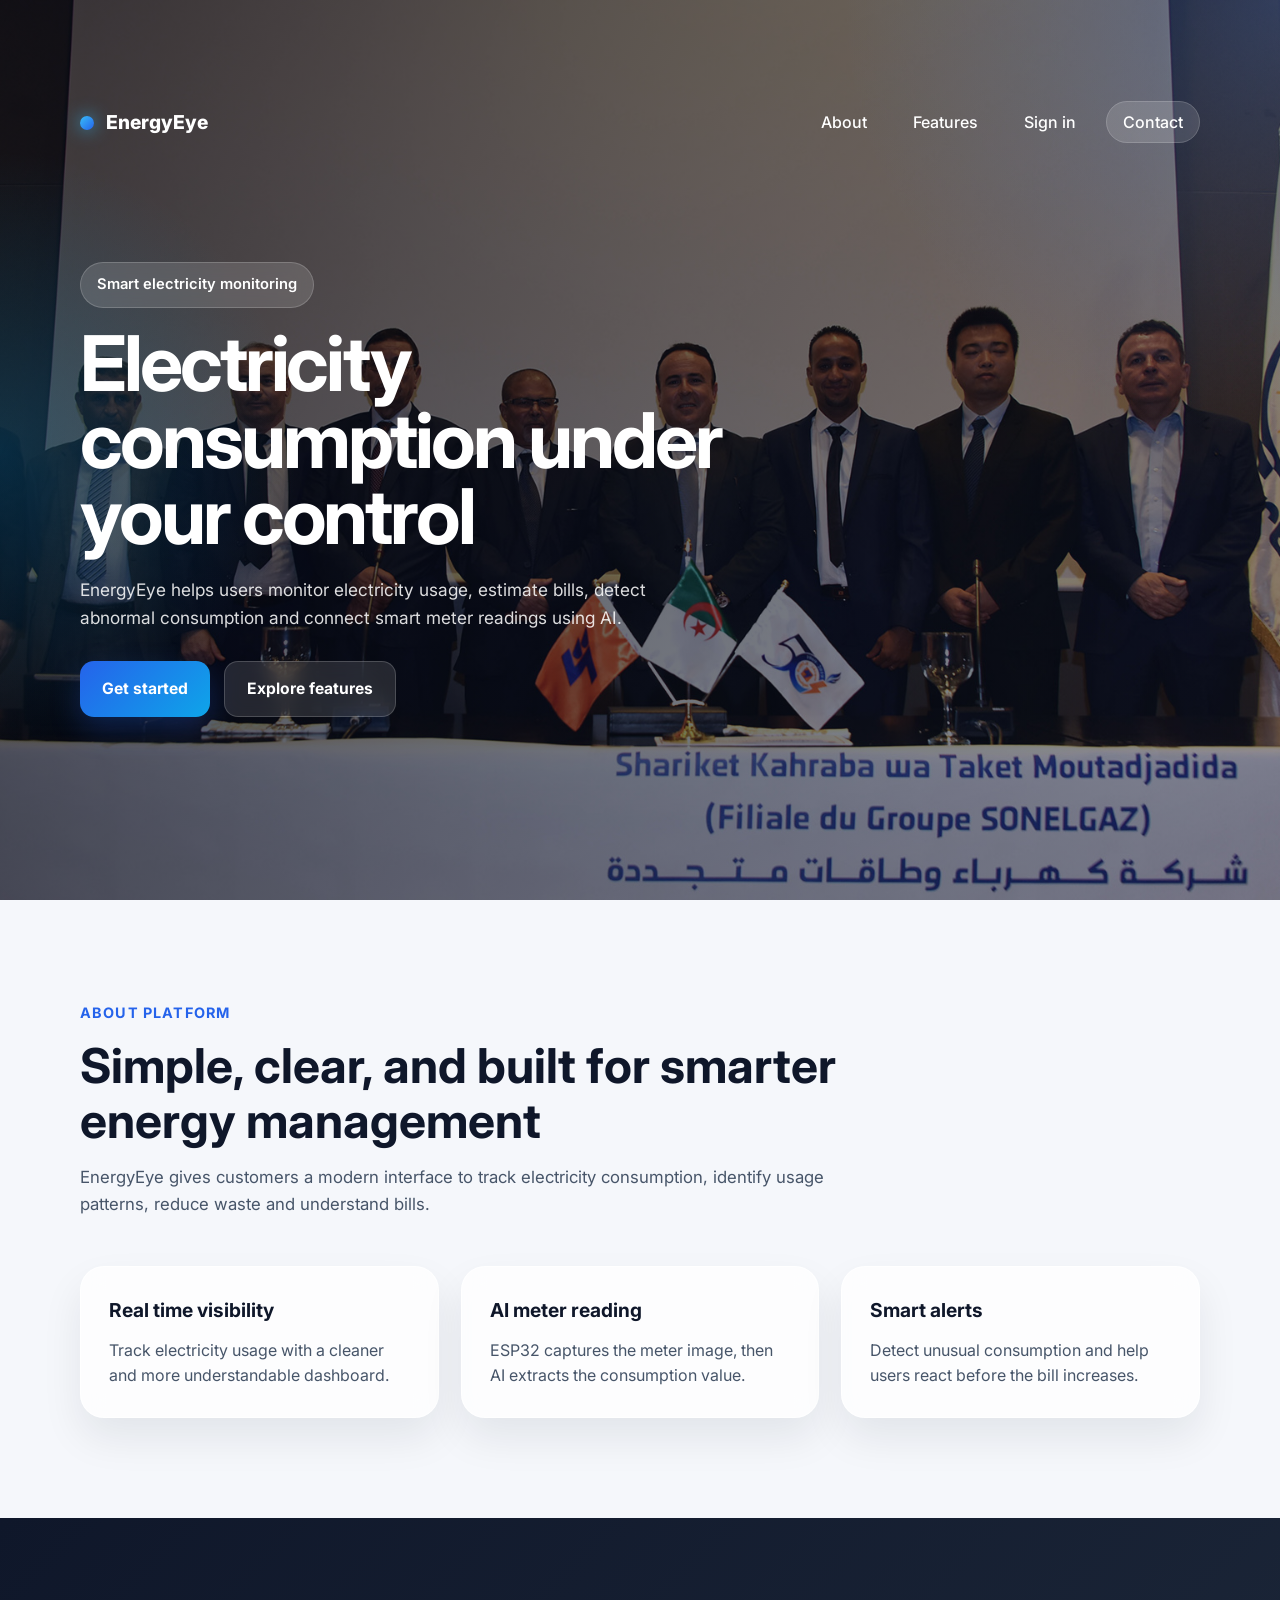
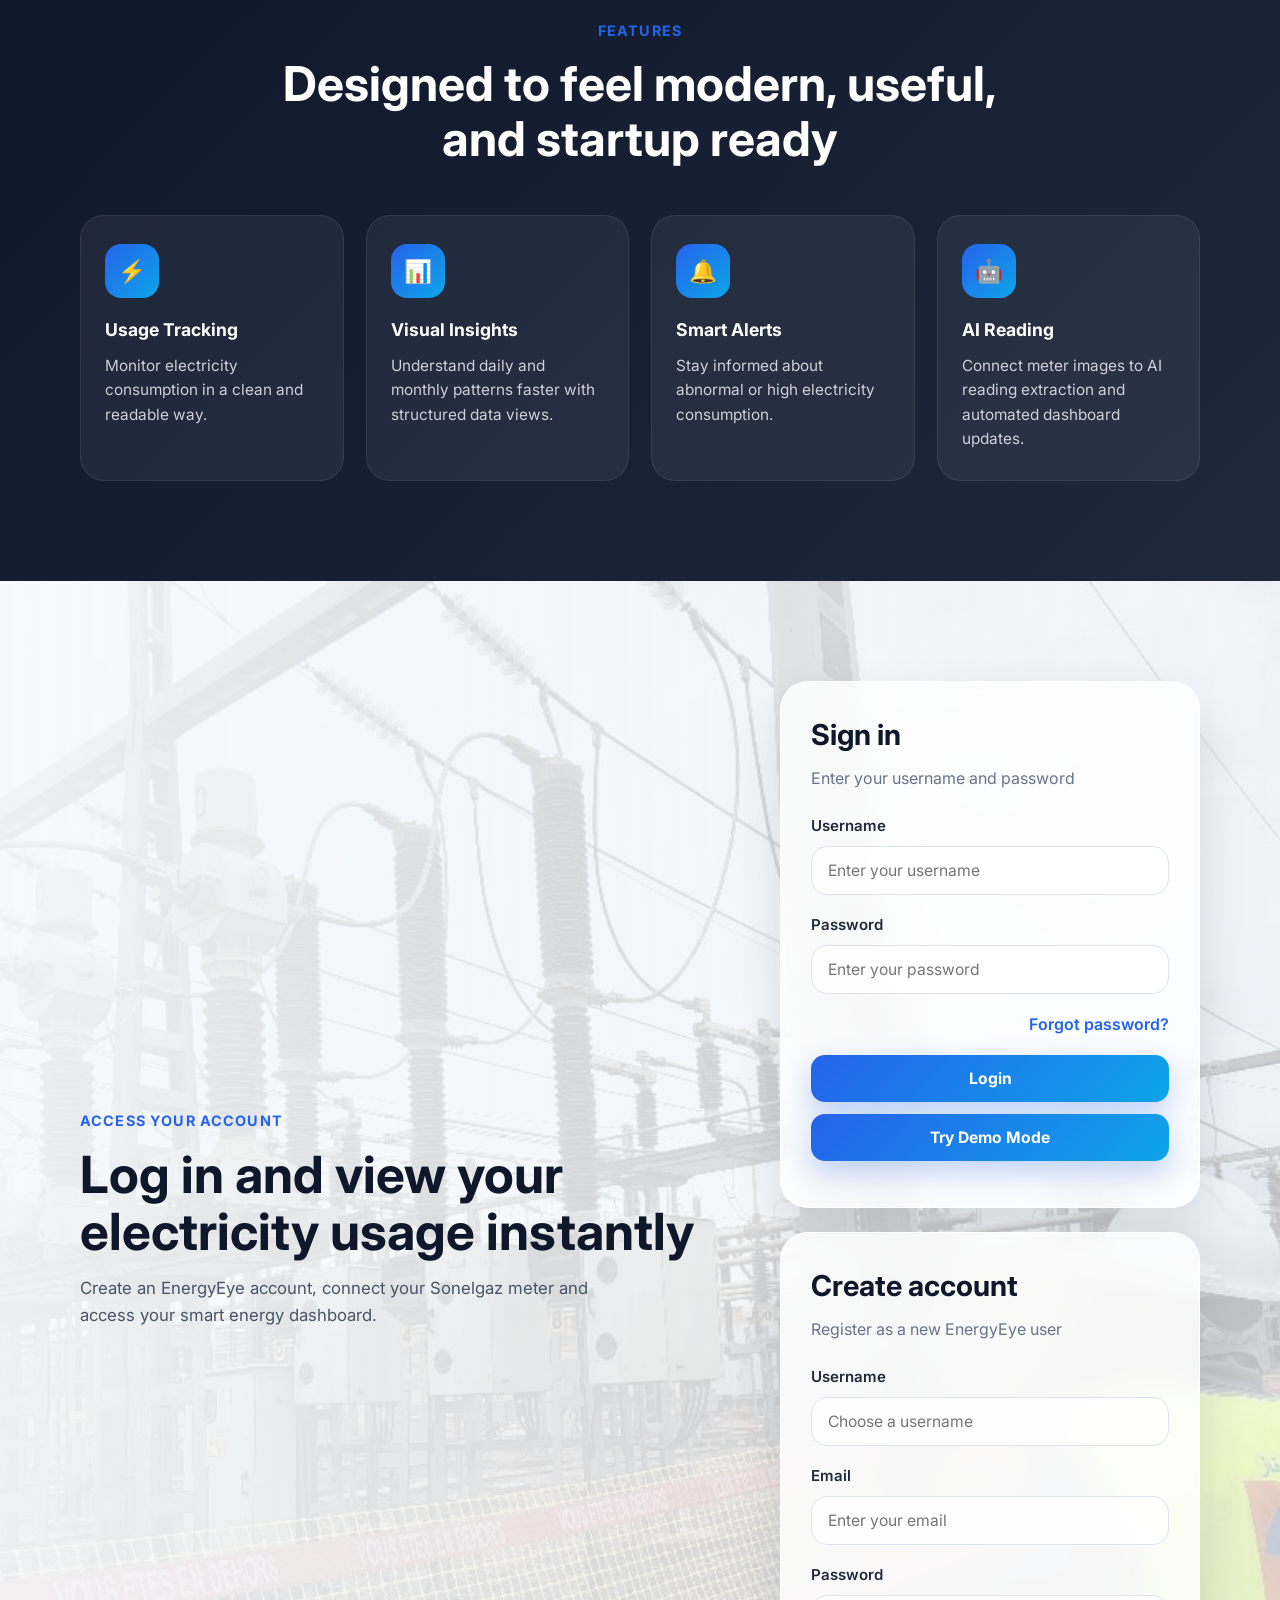
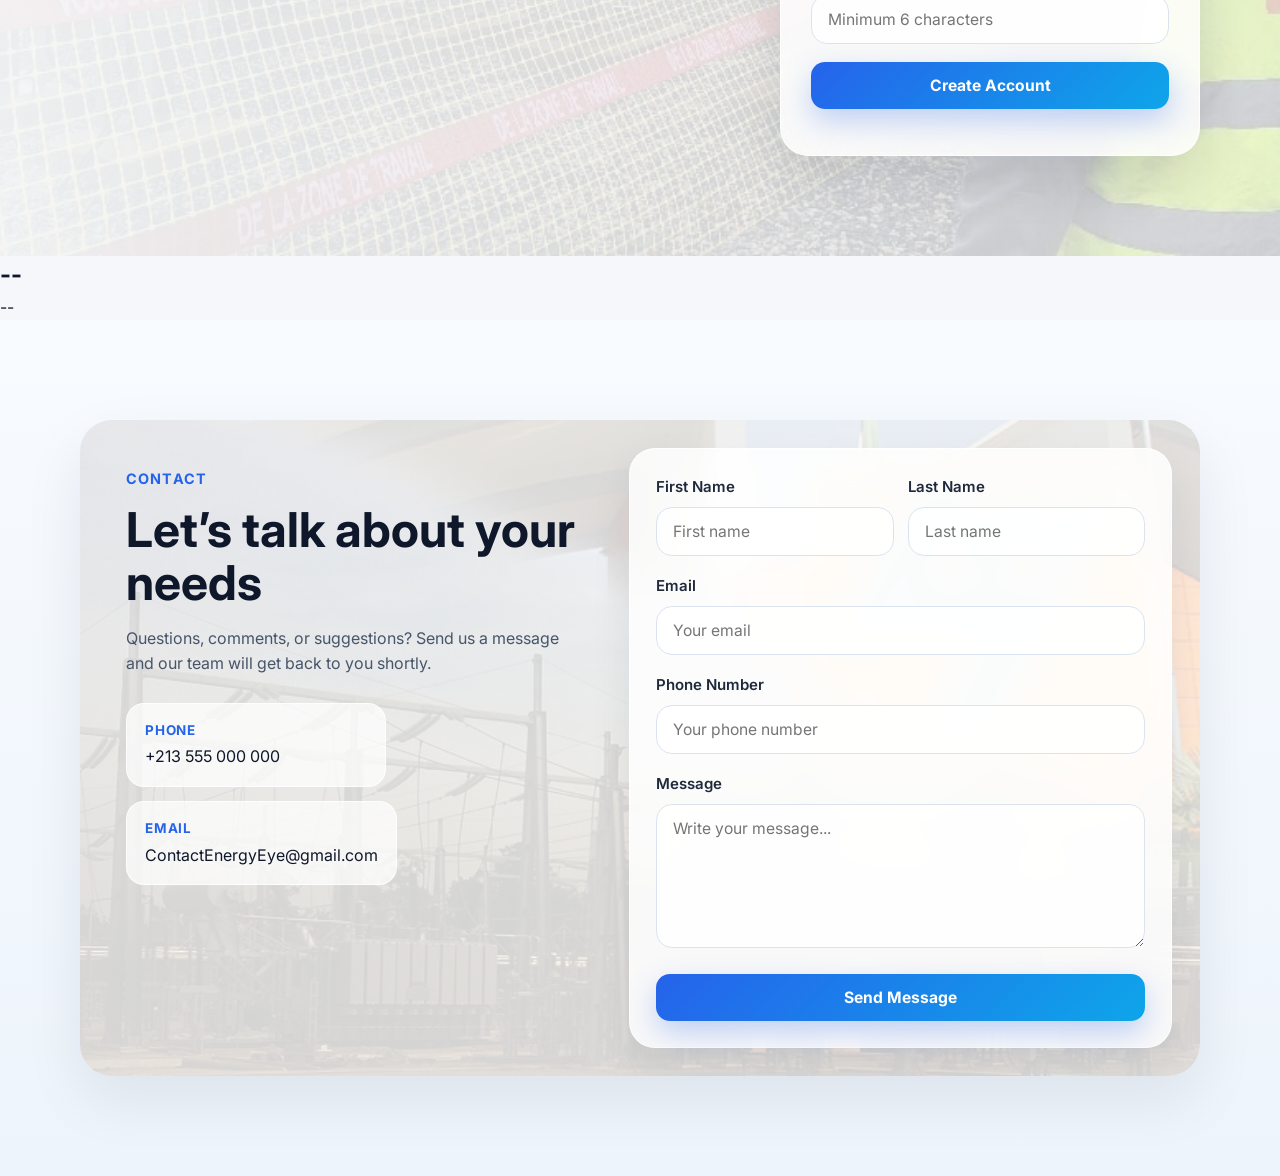
==== commit 0121f59e: "update ai model" ====
--- a/index.html
+++ b/index.html
@@ -178,8 +178,9 @@
       </div>
     </div>
   </section>
-<h2>Reading: <span id="reading">--</span></h2>
-<h3>Confidence: <span id="confidence">--</span></h3>
+  <h2 id="aiReading">--</h2>
+<p id="aiConfidence">--</p>
+
   <section id="contact" class="section contact-section">
     <div class="container">
       <div class="contact-shell">
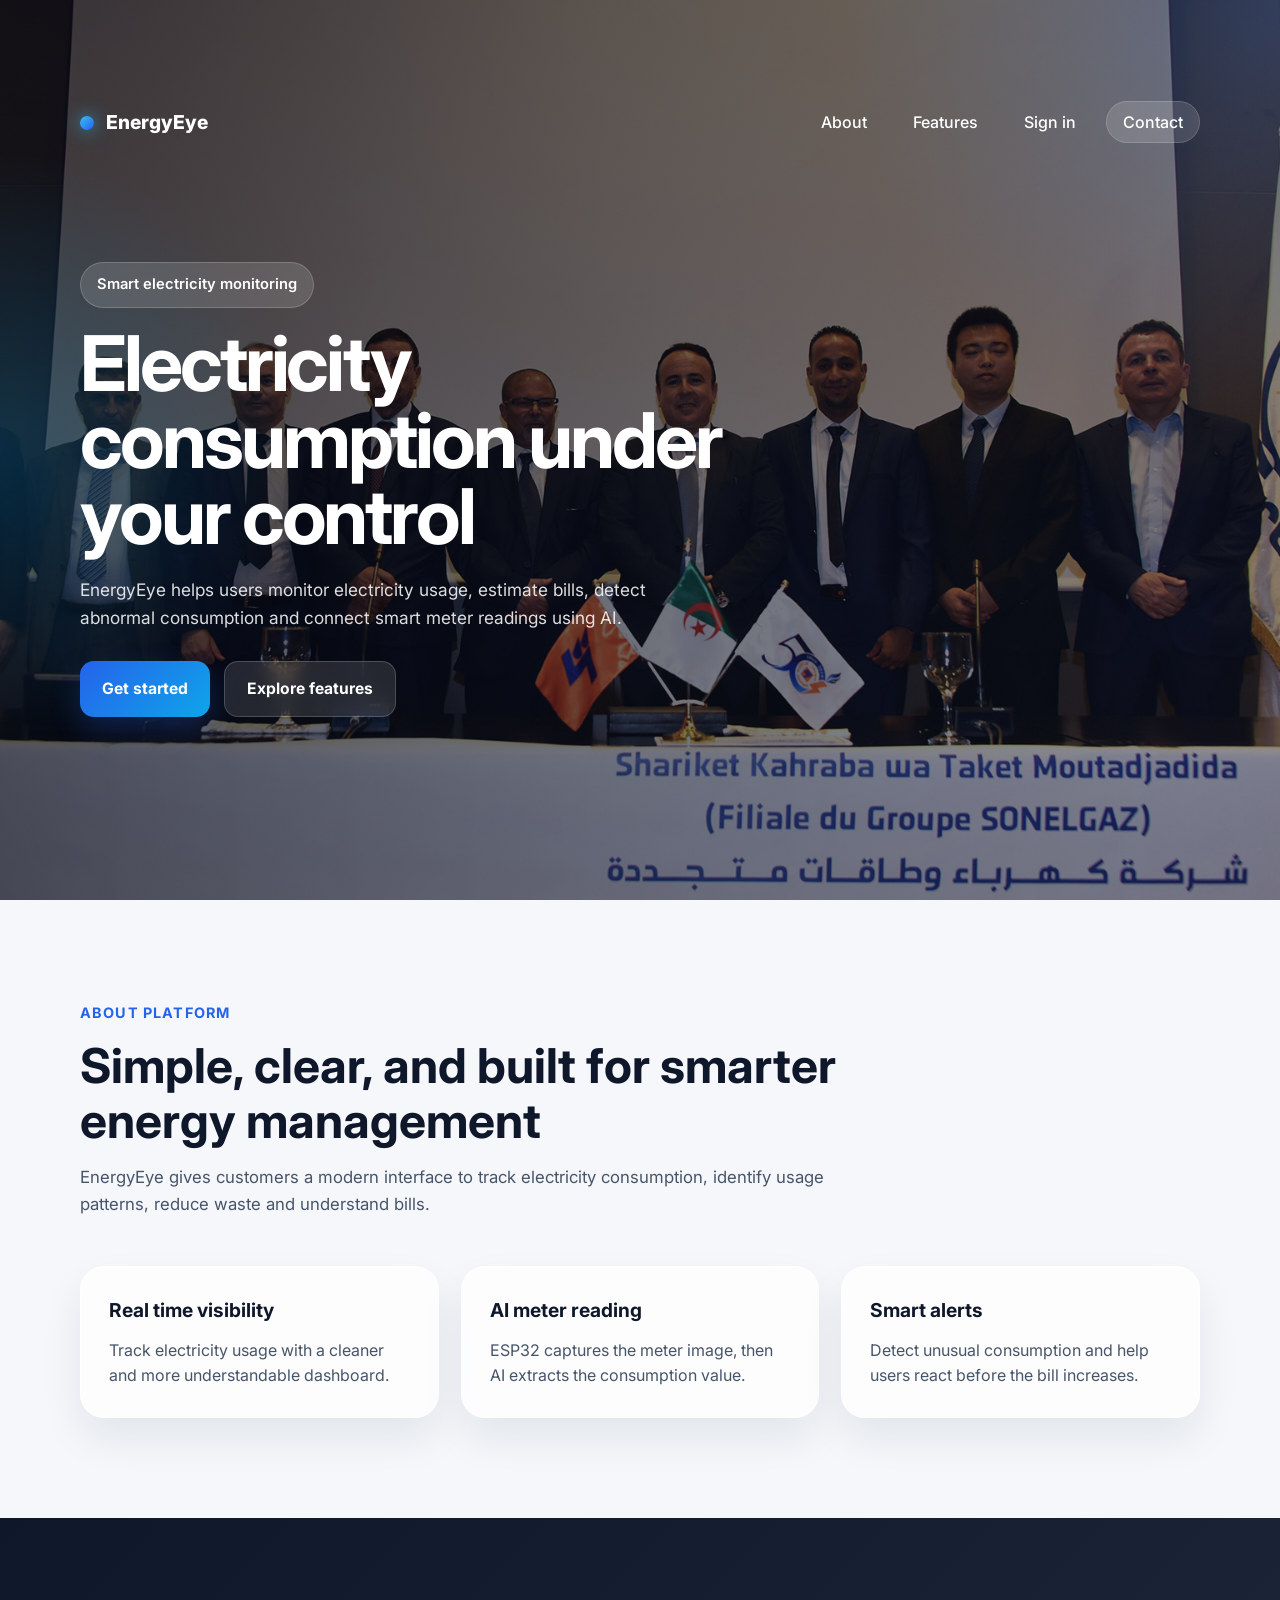
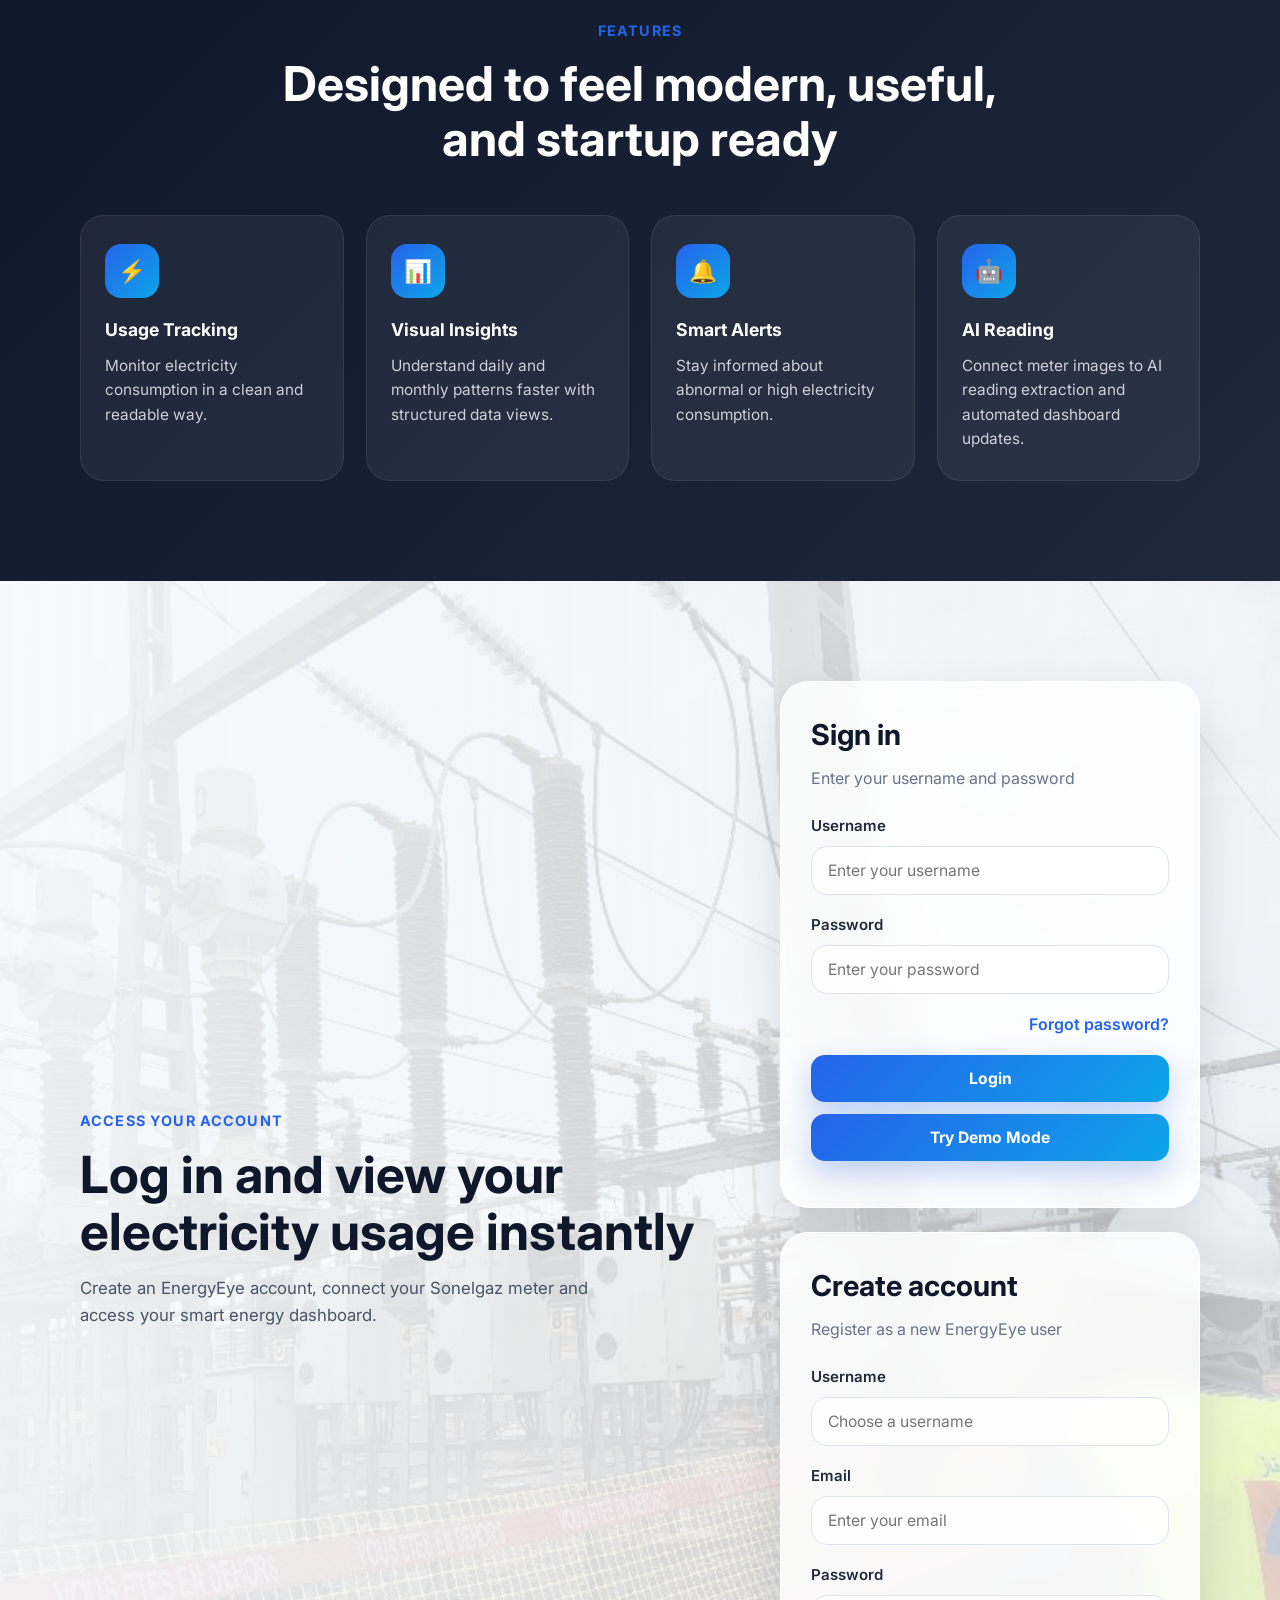
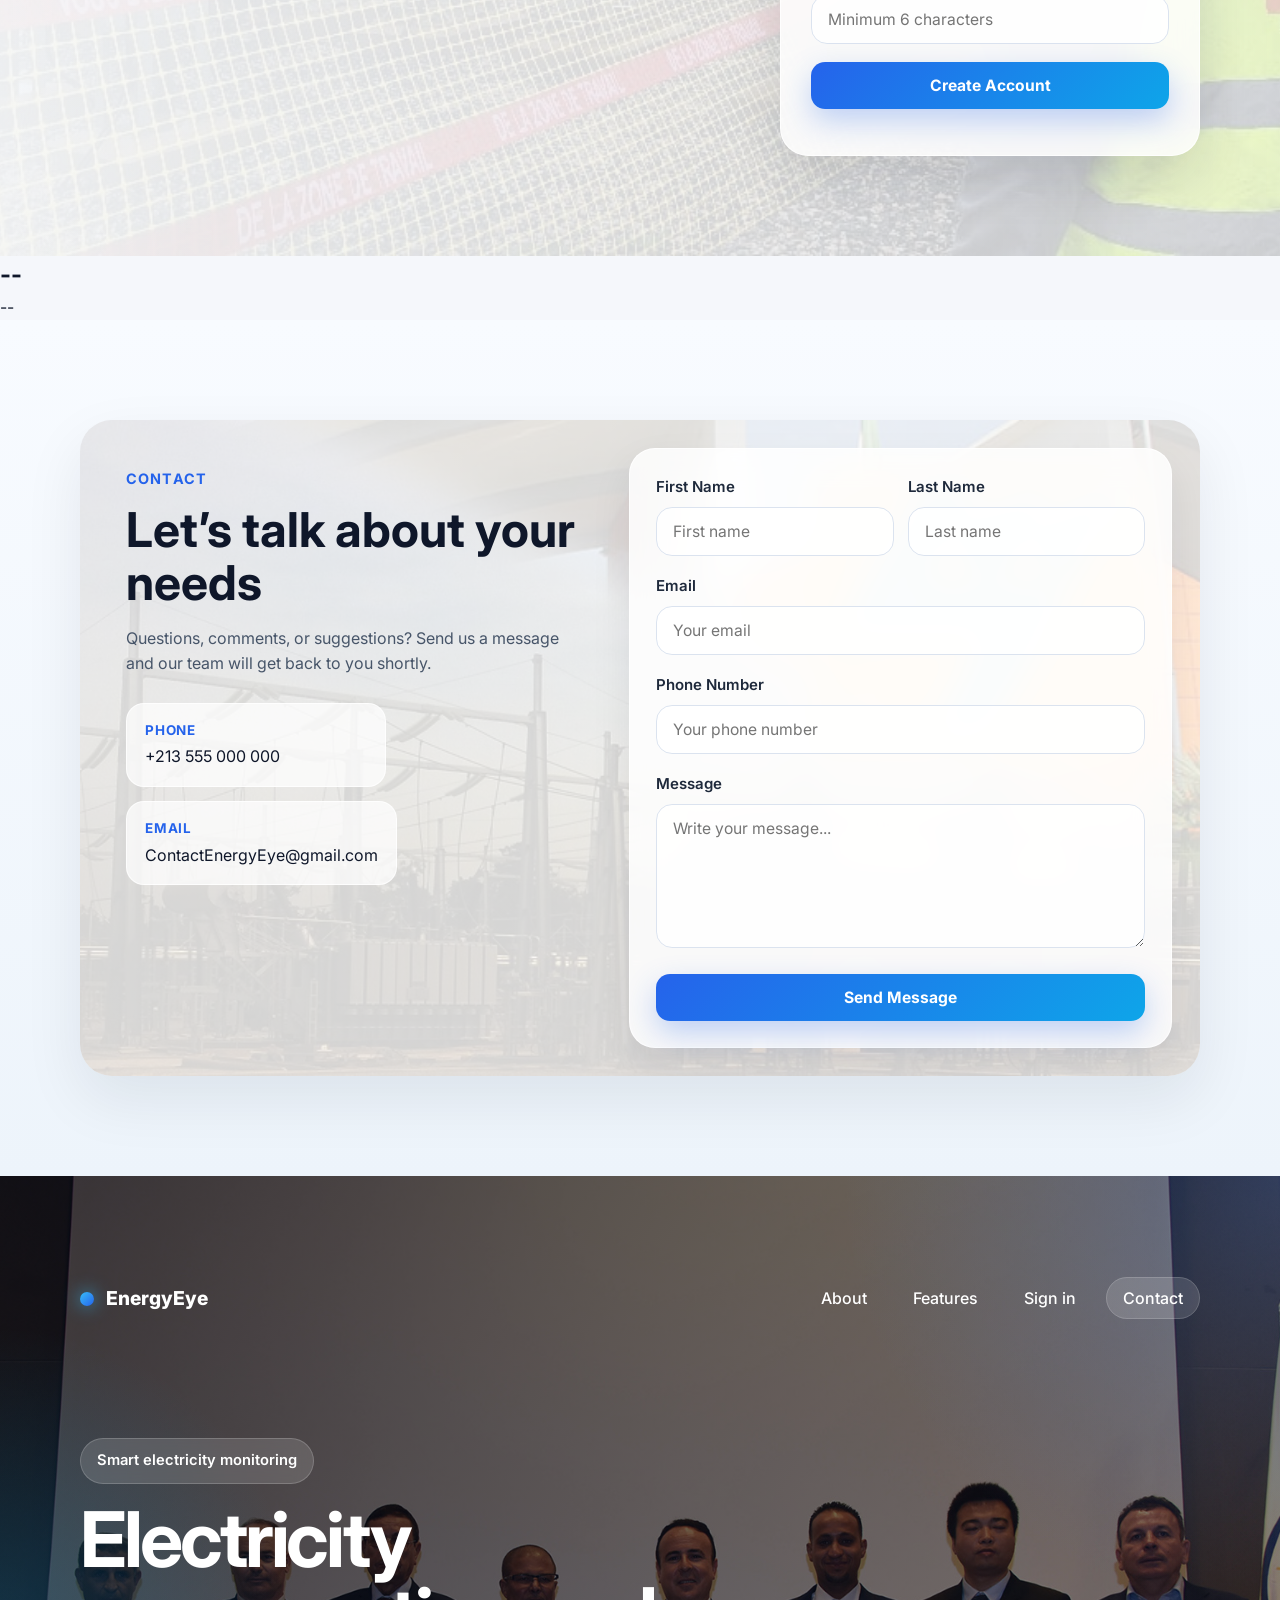
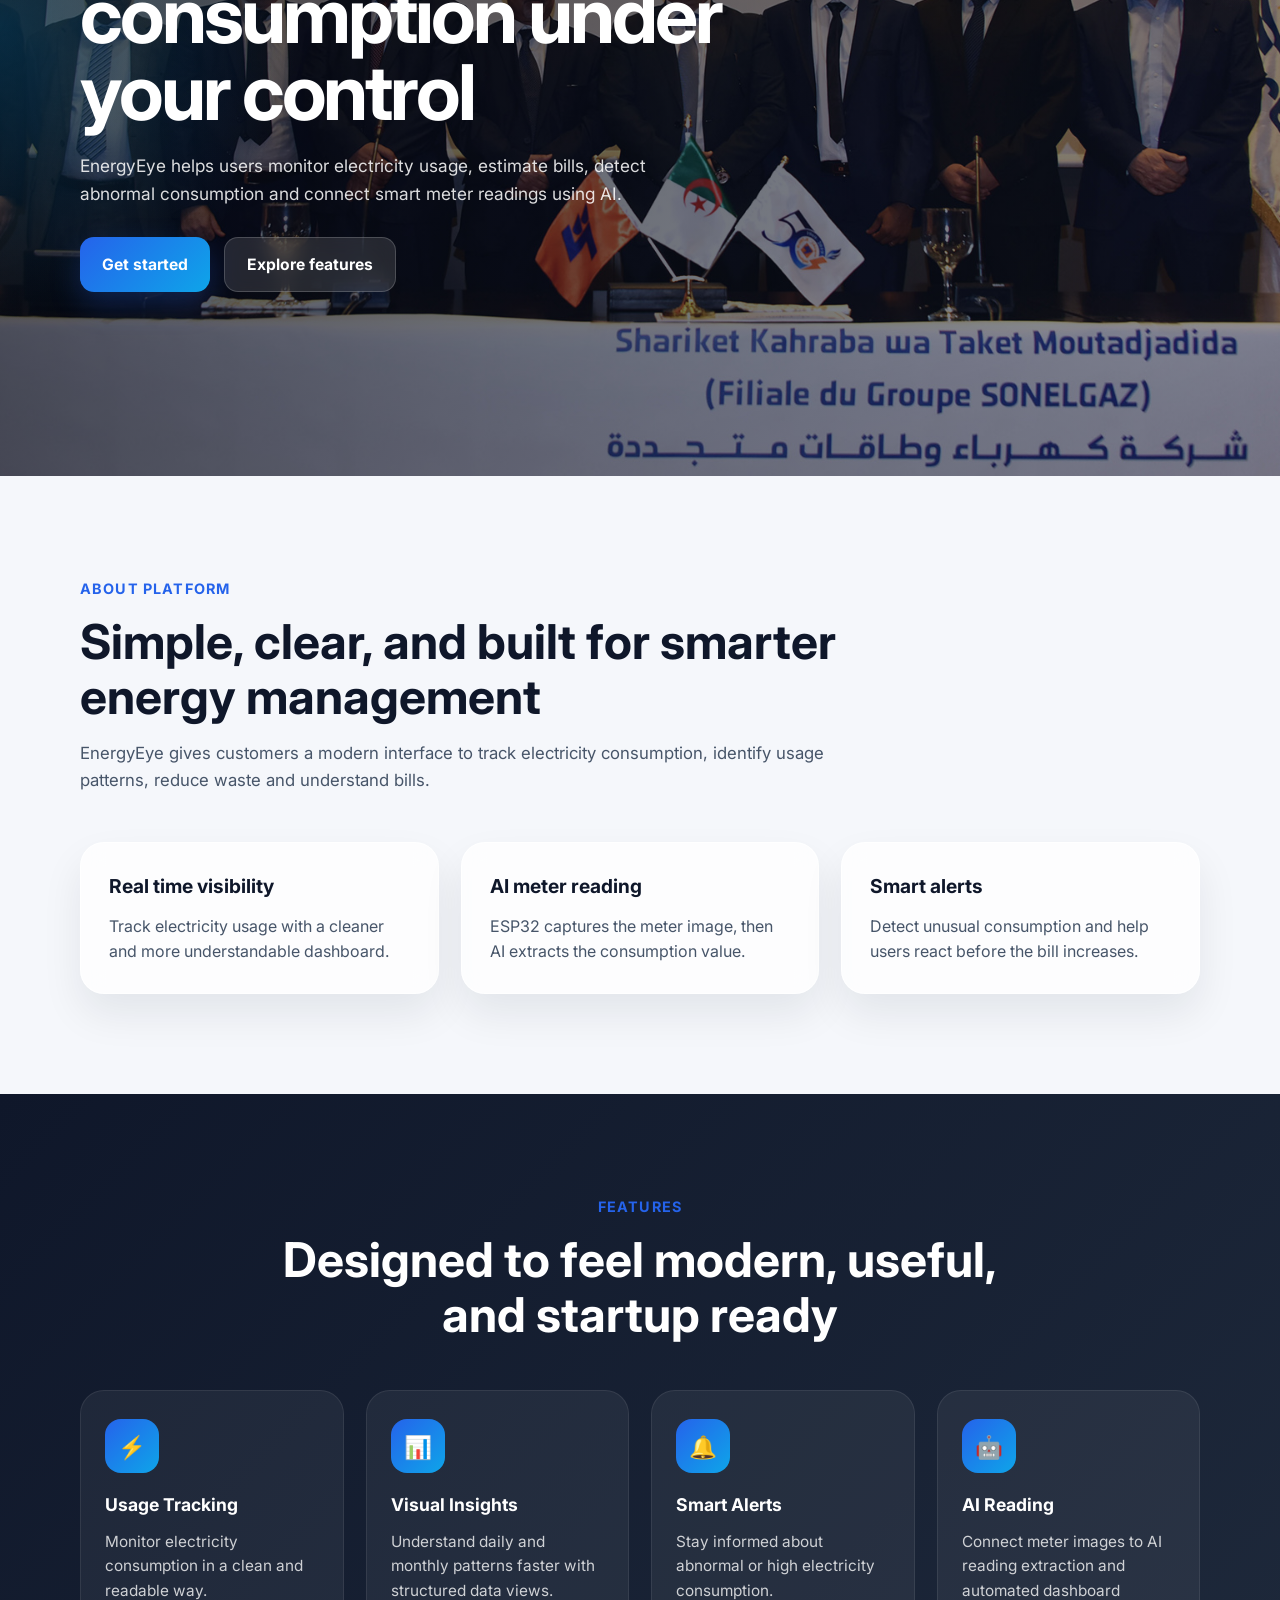
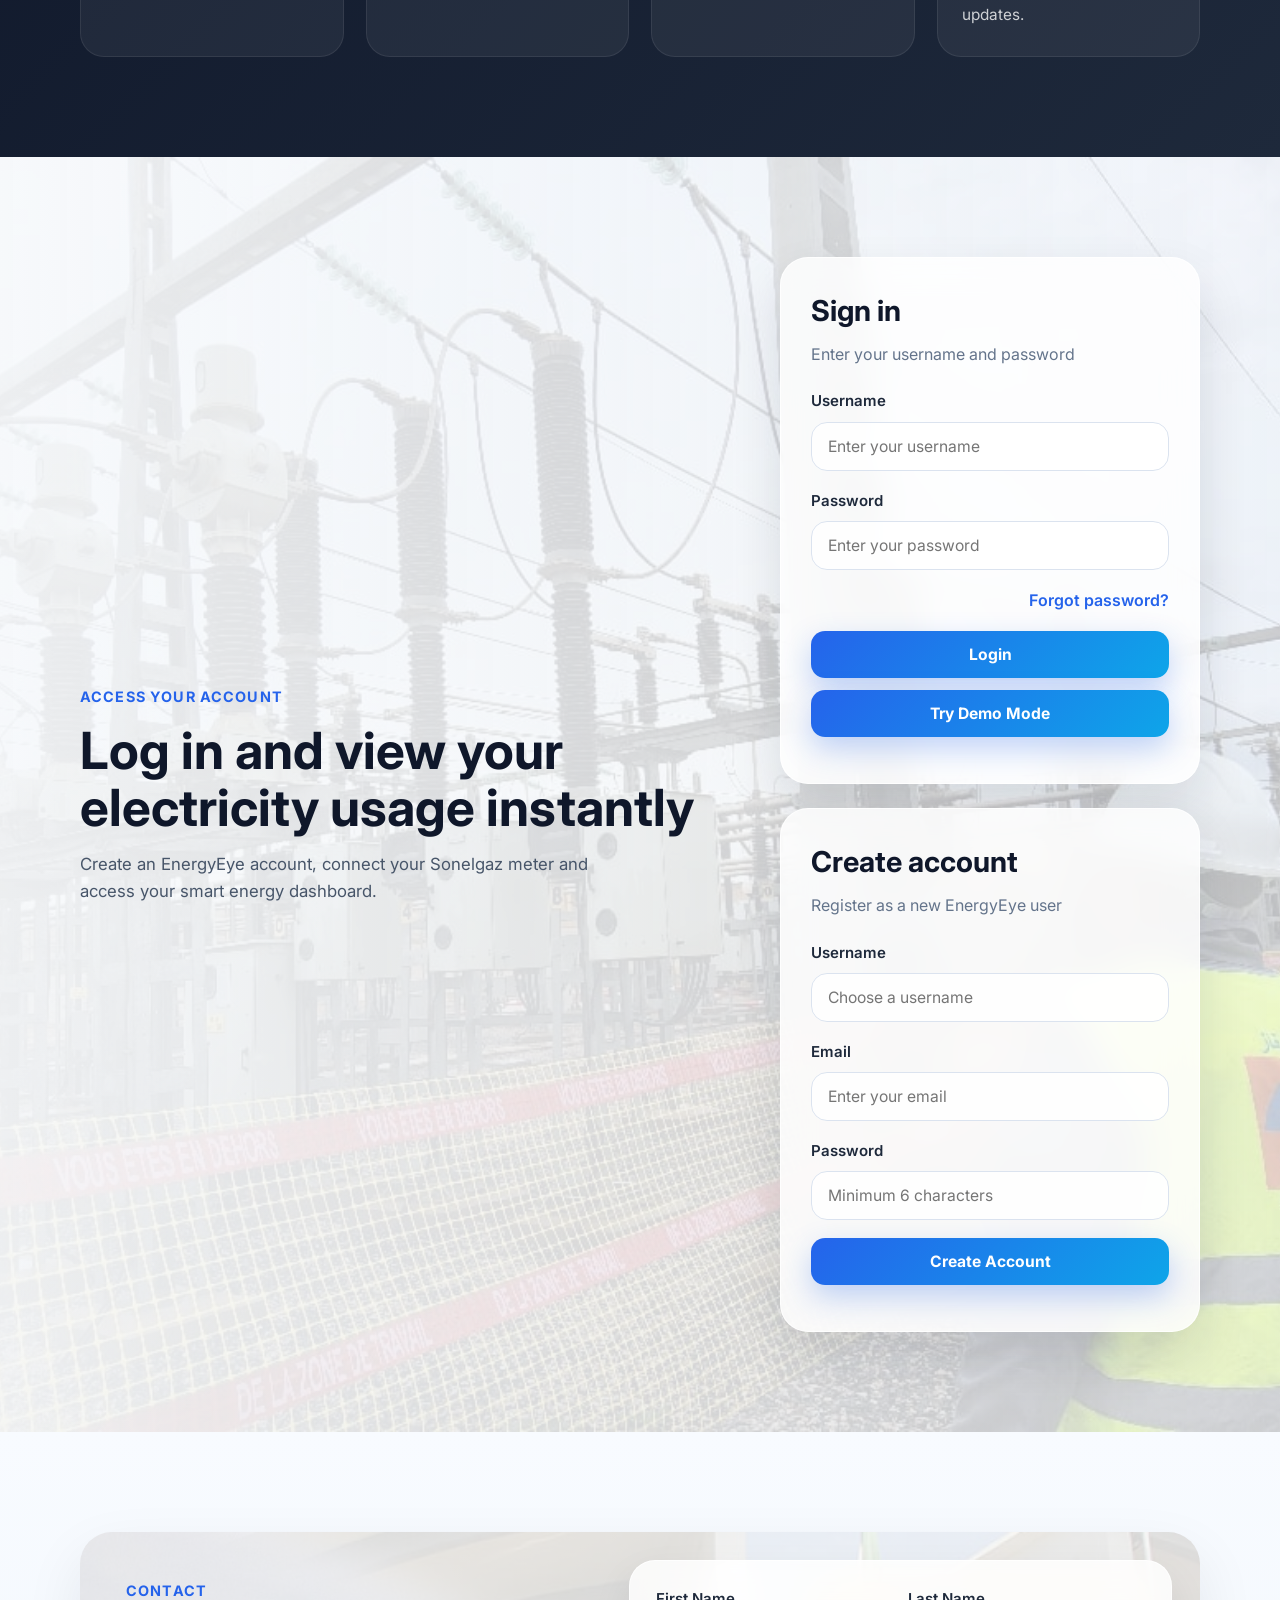
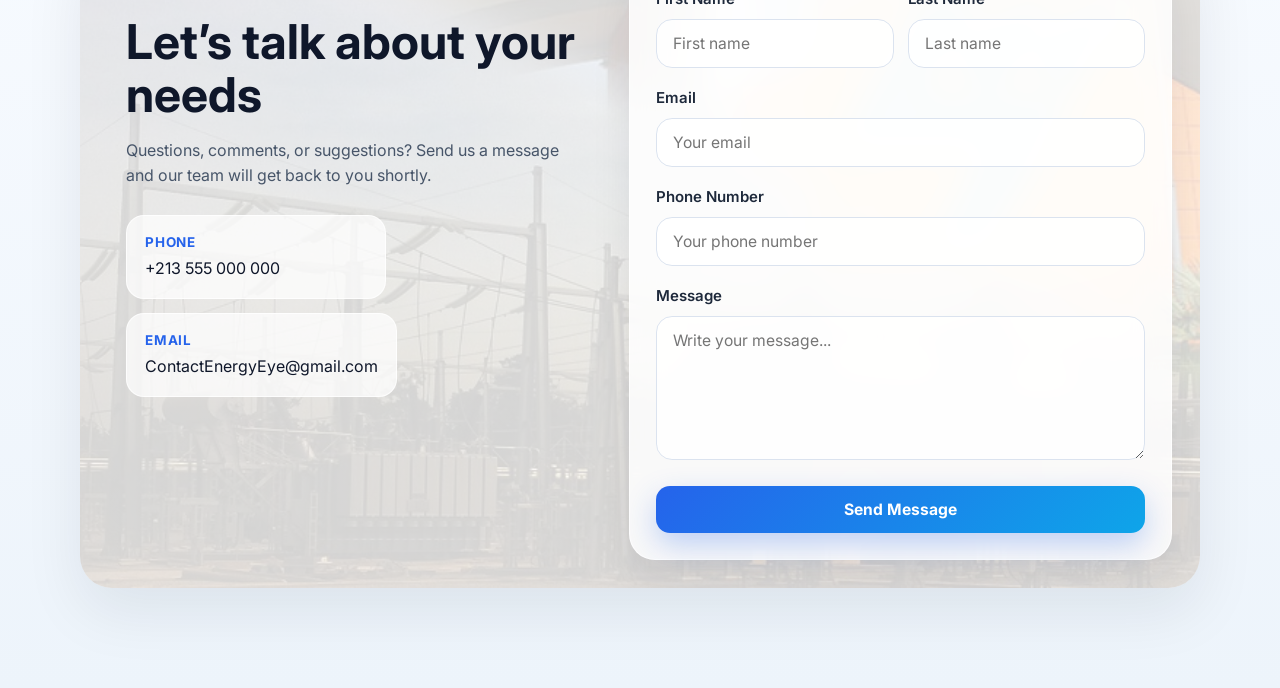
==== commit 19fa78d3: "Update index.html ai model update" ====
--- a/index.html
+++ b/index.html
@@ -1,243 +1,483 @@
-<!DOCTYPE html>
-<html lang="en">
-<head>
-  <meta charset="UTF-8" />
-  <meta name="viewport" content="width=device-width, initial-scale=1.0" />
-  <title>EnergyEye</title>
-  <link rel="preconnect" href="https://fonts.googleapis.com">
-  <link rel="preconnect" href="https://fonts.gstatic.com" crossorigin>
-  <link href="https://fonts.googleapis.com/css2?family=Inter:wght@400;500;600;700;800&display=swap" rel="stylesheet">
-  <link rel="stylesheet" href="styles.css" />
-</head>
-<body>
-
-  <header class="hero" id="home">
-    <div class="hero-overlay"></div>
-
-    <div class="container">
-      <nav class="navbar">
-        <div class="logo">
-          <span class="logo-mark"></span>
-          <span>EnergyEye</span>
-        </div>
-
-        <ul class="nav-links">
-          <li><a href="#about">About</a></li>
-          <li><a href="#features">Features</a></li>
-          <li><a href="#signin">Sign in</a></li>
-          <li><a href="#contact" class="nav-btn">Contact</a></li>
-        </ul>
-      </nav>
-
-      <div class="hero-content">
-        <div class="hero-badge">Smart electricity monitoring</div>
-        <h1>Electricity consumption under your control</h1>
-        <p>
-          EnergyEye helps users monitor electricity usage, estimate bills,
-          detect abnormal consumption and connect smart meter readings using AI.
-        </p>
-
-        <div class="hero-actions">
-          <a href="#signin" class="btn btn-primary">Get started</a>
-          <a href="#features" class="btn btn-secondary">Explore features</a>
-        </div>
-      </div>
-    </div>
-  </header>
-
-  <section id="about" class="section">
-    <div class="container">
-      <div class="section-heading">
-        <span class="eyebrow">About platform</span>
-        <h2>Simple, clear, and built for smarter energy management</h2>
-        <p>
-          EnergyEye gives customers a modern interface to track electricity
-          consumption, identify usage patterns, reduce waste and understand bills.
-        </p>
-      </div>
-
-      <div class="about-grid">
-        <div class="about-card glass-card">
-          <h3>Real time visibility</h3>
-          <p>Track electricity usage with a cleaner and more understandable dashboard.</p>
-        </div>
-
-        <div class="about-card glass-card">
-          <h3>AI meter reading</h3>
-          <p>ESP32 captures the meter image, then AI extracts the consumption value.</p>
-        </div>
-
-        <div class="about-card glass-card">
-          <h3>Smart alerts</h3>
-          <p>Detect unusual consumption and help users react before the bill increases.</p>
-        </div>
-      </div>
-    </div>
-  </section>
-
-  <section id="features" class="section section-dark">
-    <div class="container">
-      <div class="section-heading center light">
-        <span class="eyebrow">Features</span>
-        <h2>Designed to feel modern, useful, and startup ready</h2>
-      </div>
-
-      <div class="feature-grid">
-        <div class="feature-card">
-          <div class="feature-icon">⚡</div>
-          <h3>Usage Tracking</h3>
-          <p>Monitor electricity consumption in a clean and readable way.</p>
-        </div>
-
-        <div class="feature-card">
-          <div class="feature-icon">📊</div>
-          <h3>Visual Insights</h3>
-          <p>Understand daily and monthly patterns faster with structured data views.</p>
-        </div>
-
-        <div class="feature-card">
-          <div class="feature-icon">🔔</div>
-          <h3>Smart Alerts</h3>
-          <p>Stay informed about abnormal or high electricity consumption.</p>
-        </div>
-
-        <div class="feature-card">
-          <div class="feature-icon">🤖</div>
-          <h3>AI Reading</h3>
-          <p>Connect meter images to AI reading extraction and automated dashboard updates.</p>
-        </div>
-      </div>
-    </div>
-  </section>
-
-  <section id="signin" class="signin-section section">
-    <div class="container signin-wrap">
-      <div class="signin-info">
-        <span class="eyebrow">Access your account</span>
-        <h2>Log in and view your electricity usage instantly</h2>
-        <p>
-          Create an EnergyEye account, connect your Sonelgaz meter and access
-          your smart energy dashboard.
-        </p>
-      </div>
-
-      <div class="auth-column">
-        <div class="signin-card">
-          <h3>Sign in</h3>
-          <p class="card-subtitle">Enter your username and password</p>
-
-<form id="loginForm">
-  <div class="input-group">
-    <label for="username">Username</label>
-    <input type="text" id="username" placeholder="Enter your username" required />
-  </div>
-
-  <div class="input-group">
-    <label for="password">Password</label>
-    <input type="password" id="password" placeholder="Enter your password" required />
-  </div>
-
-  <div class="signin-row">
-    <a href="#" onclick="forgotPassword()">Forgot password?</a>
-  </div>
-
-  <button type="submit" class="btn btn-primary full">Login</button>
-
-  <button type="button" class="btn btn-primary full demo-btn" id="demoLoginBtn">
-    Try Demo Mode
-  </button>
-
-  <p id="loginMessage" class="small-text error-text"></p>
-</form>
-        </div>
-
-        <div class="signin-card register-card">
-          <h3>Create account</h3>
-          <p class="card-subtitle">Register as a new EnergyEye user</p>
-
-          <form id="registerForm">
-            <div class="input-group">
-              <label for="registerUsername">Username</label>
-              <input type="text" id="registerUsername" placeholder="Choose a username" required />
-            </div>
-
-            <div class="input-group">
-              <label for="registerEmail">Email</label>
-              <input type="email" id="registerEmail" placeholder="Enter your email" required />
-            </div>
-
-            <div class="input-group">
-              <label for="registerPassword">Password</label>
-              <input type="password" id="registerPassword" placeholder="Minimum 6 characters" required />
-            </div>
-
-            <button type="submit" class="btn btn-primary full">Create Account</button>
-            <p id="registerMessage" class="small-text"></p>
-          </form>
-        </div>
-      </div>
-    </div>
-  </section>
-  <h2 id="aiReading">--</h2>
-<p id="aiConfidence">--</p>
-
-  <section id="contact" class="section contact-section">
-    <div class="container">
-      <div class="contact-shell">
-        <div class="contact-left">
-          <span class="eyebrow">Contact</span>
-          <h2>Let’s talk about your needs</h2>
-          <p>Questions, comments, or suggestions? Send us a message and our team will get back to you shortly.</p>
-
-          <div class="contact-list">
-            <div class="contact-item">
-              <span class="contact-label">Phone</span>
-              <span>+213 555 000 000</span>
-            </div>
-
-            <div class="contact-item">
-              <span class="contact-label">Email</span>
-              <span>ContactEnergyEye@gmail.com</span>
-            </div>
-          </div>
-        </div>
-
-        <div class="contact-card">
-          <form class="contact-form">
-            <div class="two-cols">
-              <div class="input-group">
-                <label>First Name</label>
-                <input type="text" placeholder="First name" />
-              </div>
-
-              <div class="input-group">
-                <label>Last Name</label>
-                <input type="text" placeholder="Last name" />
-              </div>
-            </div>
-
-            <div class="input-group">
-              <label>Email</label>
-              <input type="email" placeholder="Your email" />
-            </div>
-
-            <div class="input-group">
-              <label>Phone Number</label>
-              <input type="text" placeholder="Your phone number" />
-            </div>
-
-            <div class="input-group">
-              <label>Message</label>
-              <textarea rows="6" placeholder="Write your message..."></textarea>
-            </div>
-
-            <button type="submit" class="btn btn-primary full">Send Message</button>
-          </form>
-        </div>
-      </div>
-    </div>
-  </section>
-
-  <script src="script.js"></script>
-</body>
-</html>+<!DOCTYPE html>
+<html lang="en">
+<head>
+  <meta charset="UTF-8" />
+  <meta name="viewport" content="width=device-width, initial-scale=1.0" />
+  <title>EnergyEye</title>
+  <link rel="preconnect" href="https://fonts.googleapis.com">
+  <link rel="preconnect" href="https://fonts.gstatic.com" crossorigin>
+  <link href="https://fonts.googleapis.com/css2?family=Inter:wght@400;500;600;700;800&display=swap" rel="stylesheet">
+  <link rel="stylesheet" href="styles.css" />
+</head>
+<body>
+
+  <header class="hero" id="home">
+    <div class="hero-overlay"></div>
+
+    <div class="container">
+      <nav class="navbar">
+        <div class="logo">
+          <span class="logo-mark"></span>
+          <span>EnergyEye</span>
+        </div>
+
+        <ul class="nav-links">
+          <li><a href="#about">About</a></li>
+          <li><a href="#features">Features</a></li>
+          <li><a href="#signin">Sign in</a></li>
+          <li><a href="#contact" class="nav-btn">Contact</a></li>
+        </ul>
+      </nav>
+
+      <div class="hero-content">
+        <div class="hero-badge">Smart electricity monitoring</div>
+        <h1>Electricity consumption under your control</h1>
+        <p>
+          EnergyEye helps users monitor electricity usage, estimate bills,
+          detect abnormal consumption and connect smart meter readings using AI.
+        </p>
+
+        <div class="hero-actions">
+          <a href="#signin" class="btn btn-primary">Get started</a>
+          <a href="#features" class="btn btn-secondary">Explore features</a>
+        </div>
+      </div>
+    </div>
+  </header>
+
+  <section id="about" class="section">
+    <div class="container">
+      <div class="section-heading">
+        <span class="eyebrow">About platform</span>
+        <h2>Simple, clear, and built for smarter energy management</h2>
+        <p>
+          EnergyEye gives customers a modern interface to track electricity
+          consumption, identify usage patterns, reduce waste and understand bills.
+        </p>
+      </div>
+
+      <div class="about-grid">
+        <div class="about-card glass-card">
+          <h3>Real time visibility</h3>
+          <p>Track electricity usage with a cleaner and more understandable dashboard.</p>
+        </div>
+
+        <div class="about-card glass-card">
+          <h3>AI meter reading</h3>
+          <p>ESP32 captures the meter image, then AI extracts the consumption value.</p>
+        </div>
+
+        <div class="about-card glass-card">
+          <h3>Smart alerts</h3>
+          <p>Detect unusual consumption and help users react before the bill increases.</p>
+        </div>
+      </div>
+    </div>
+  </section>
+
+  <section id="features" class="section section-dark">
+    <div class="container">
+      <div class="section-heading center light">
+        <span class="eyebrow">Features</span>
+        <h2>Designed to feel modern, useful, and startup ready</h2>
+      </div>
+
+      <div class="feature-grid">
+        <div class="feature-card">
+          <div class="feature-icon">⚡</div>
+          <h3>Usage Tracking</h3>
+          <p>Monitor electricity consumption in a clean and readable way.</p>
+        </div>
+
+        <div class="feature-card">
+          <div class="feature-icon">📊</div>
+          <h3>Visual Insights</h3>
+          <p>Understand daily and monthly patterns faster with structured data views.</p>
+        </div>
+
+        <div class="feature-card">
+          <div class="feature-icon">🔔</div>
+          <h3>Smart Alerts</h3>
+          <p>Stay informed about abnormal or high electricity consumption.</p>
+        </div>
+
+        <div class="feature-card">
+          <div class="feature-icon">🤖</div>
+          <h3>AI Reading</h3>
+          <p>Connect meter images to AI reading extraction and automated dashboard updates.</p>
+        </div>
+      </div>
+    </div>
+  </section>
+
+  <section id="signin" class="signin-section section">
+    <div class="container signin-wrap">
+      <div class="signin-info">
+        <span class="eyebrow">Access your account</span>
+        <h2>Log in and view your electricity usage instantly</h2>
+        <p>
+          Create an EnergyEye account, connect your Sonelgaz meter and access
+          your smart energy dashboard.
+        </p>
+      </div>
+
+      <div class="auth-column">
+        <div class="signin-card">
+          <h3>Sign in</h3>
+          <p class="card-subtitle">Enter your username and password</p>
+
+<form id="loginForm">
+  <div class="input-group">
+    <label for="username">Username</label>
+    <input type="text" id="username" placeholder="Enter your username" required />
+  </div>
+
+  <div class="input-group">
+    <label for="password">Password</label>
+    <input type="password" id="password" placeholder="Enter your password" required />
+  </div>
+
+  <div class="signin-row">
+    <a href="#" onclick="forgotPassword()">Forgot password?</a>
+  </div>
+
+  <button type="submit" class="btn btn-primary full">Login</button>
+
+  <button type="button" class="btn btn-primary full demo-btn" id="demoLoginBtn">
+    Try Demo Mode
+  </button>
+
+  <p id="loginMessage" class="small-text error-text"></p>
+</form>
+        </div>
+
+        <div class="signin-card register-card">
+          <h3>Create account</h3>
+          <p class="card-subtitle">Register as a new EnergyEye user</p>
+
+          <form id="registerForm">
+            <div class="input-group">
+              <label for="registerUsername">Username</label>
+              <input type="text" id="registerUsername" placeholder="Choose a username" required />
+            </div>
+
+            <div class="input-group">
+              <label for="registerEmail">Email</label>
+              <input type="email" id="registerEmail" placeholder="Enter your email" required />
+            </div>
+
+            <div class="input-group">
+              <label for="registerPassword">Password</label>
+              <input type="password" id="registerPassword" placeholder="Minimum 6 characters" required />
+            </div>
+
+            <button type="submit" class="btn btn-primary full">Create Account</button>
+            <p id="registerMessage" class="small-text"></p>
+          </form>
+        </div>
+      </div>
+    </div>
+  </section>
+  <h2 id="aiReading">--</h2>
+<p id="aiConfidence">--</p>
+
+  <section id="contact" class="section contact-section">
+    <div class="container">
+      <div class="contact-shell">
+        <div class="contact-left">
+          <span class="eyebrow">Contact</span>
+          <h2>Let’s talk about your needs</h2>
+          <p>Questions, comments, or suggestions? Send us a message and our team will get back to you shortly.</p>
+
+          <div class="contact-list">
+            <div class="contact-item">
+              <span class="contact-label">Phone</span>
+              <span>+213 555 000 000</span>
+            </div>
+
+            <div class="contact-item">
+              <span class="contact-label">Email</span>
+              <span>ContactEnergyEye@gmail.com</span>
+            </div>
+          </div>
+        </div>
+
+        <div class="contact-card">
+          <form class="contact-form">
+            <div class="two-cols">
+              <div class="input-group">
+                <label>First Name</label>
+                <input type="text" placeholder="First name" />
+              </div>
+
+              <div class="input-group">
+                <label>Last Name</label>
+                <input type="text" placeholder="Last name" />
+              </div>
+            </div>
+
+            <div class="input-group">
+              <label>Email</label>
+              <input type="email" placeholder="Your email" />
+            </div>
+
+            <div class="input-group">
+              <label>Phone Number</label>
+              <input type="text" placeholder="Your phone number" />
+            </div>
+
+            <div class="input-group">
+              <label>Message</label>
+              <textarea rows="6" placeholder="Write your message..."></textarea>
+            </div>
+
+            <button type="submit" class="btn btn-primary full">Send Message</button>
+          </form>
+        </div>
+      </div>
+    </div>
+  </section>
+
+  <script src="script.js"></script>
+</body>
+</html><!DOCTYPE html>
+<html lang="en">
+<head>
+  <meta charset="UTF-8" />
+  <meta name="viewport" content="width=device-width, initial-scale=1.0" />
+  <title>EnergyEye</title>
+  <link rel="preconnect" href="https://fonts.googleapis.com">
+  <link rel="preconnect" href="https://fonts.gstatic.com" crossorigin>
+  <link href="https://fonts.googleapis.com/css2?family=Inter:wght@400;500;600;700;800&display=swap" rel="stylesheet">
+  <link rel="stylesheet" href="styles.css" />
+</head>
+<body>
+
+  <header class="hero" id="home">
+    <div class="hero-overlay"></div>
+
+    <div class="container">
+      <nav class="navbar">
+        <div class="logo">
+          <span class="logo-mark"></span>
+          <span>EnergyEye</span>
+        </div>
+
+        <ul class="nav-links">
+          <li><a href="#about">About</a></li>
+          <li><a href="#features">Features</a></li>
+          <li><a href="#signin">Sign in</a></li>
+          <li><a href="#contact" class="nav-btn">Contact</a></li>
+        </ul>
+      </nav>
+
+      <div class="hero-content">
+        <div class="hero-badge">Smart electricity monitoring</div>
+        <h1>Electricity consumption under your control</h1>
+        <p>
+          EnergyEye helps users monitor electricity usage, estimate bills,
+          detect abnormal consumption and connect smart meter readings using AI.
+        </p>
+
+        <div class="hero-actions">
+          <a href="#signin" class="btn btn-primary">Get started</a>
+          <a href="#features" class="btn btn-secondary">Explore features</a>
+        </div>
+      </div>
+    </div>
+  </header>
+
+  <section id="about" class="section">
+    <div class="container">
+      <div class="section-heading">
+        <span class="eyebrow">About platform</span>
+        <h2>Simple, clear, and built for smarter energy management</h2>
+        <p>
+          EnergyEye gives customers a modern interface to track electricity
+          consumption, identify usage patterns, reduce waste and understand bills.
+        </p>
+      </div>
+
+      <div class="about-grid">
+        <div class="about-card glass-card">
+          <h3>Real time visibility</h3>
+          <p>Track electricity usage with a cleaner and more understandable dashboard.</p>
+        </div>
+
+        <div class="about-card glass-card">
+          <h3>AI meter reading</h3>
+          <p>ESP32 captures the meter image, then AI extracts the consumption value.</p>
+        </div>
+
+        <div class="about-card glass-card">
+          <h3>Smart alerts</h3>
+          <p>Detect unusual consumption and help users react before the bill increases.</p>
+        </div>
+      </div>
+    </div>
+  </section>
+
+  <section id="features" class="section section-dark">
+    <div class="container">
+      <div class="section-heading center light">
+        <span class="eyebrow">Features</span>
+        <h2>Designed to feel modern, useful, and startup ready</h2>
+      </div>
+
+      <div class="feature-grid">
+        <div class="feature-card">
+          <div class="feature-icon">⚡</div>
+          <h3>Usage Tracking</h3>
+          <p>Monitor electricity consumption in a clean and readable way.</p>
+        </div>
+
+        <div class="feature-card">
+          <div class="feature-icon">📊</div>
+          <h3>Visual Insights</h3>
+          <p>Understand daily and monthly patterns faster with structured data views.</p>
+        </div>
+
+        <div class="feature-card">
+          <div class="feature-icon">🔔</div>
+          <h3>Smart Alerts</h3>
+          <p>Stay informed about abnormal or high electricity consumption.</p>
+        </div>
+
+        <div class="feature-card">
+          <div class="feature-icon">🤖</div>
+          <h3>AI Reading</h3>
+          <p>Connect meter images to AI reading extraction and automated dashboard updates.</p>
+        </div>
+      </div>
+    </div>
+  </section>
+
+  <section id="signin" class="signin-section section">
+    <div class="container signin-wrap">
+      <div class="signin-info">
+        <span class="eyebrow">Access your account</span>
+        <h2>Log in and view your electricity usage instantly</h2>
+        <p>
+          Create an EnergyEye account, connect your Sonelgaz meter and access
+          your smart energy dashboard.
+        </p>
+      </div>
+
+      <div class="auth-column">
+        <div class="signin-card">
+          <h3>Sign in</h3>
+          <p class="card-subtitle">Enter your username and password</p>
+
+<form id="loginForm">
+  <div class="input-group">
+    <label for="username">Username</label>
+    <input type="text" id="username" placeholder="Enter your username" required />
+  </div>
+
+  <div class="input-group">
+    <label for="password">Password</label>
+    <input type="password" id="password" placeholder="Enter your password" required />
+  </div>
+
+  <div class="signin-row">
+    <a href="#" onclick="forgotPassword()">Forgot password?</a>
+  </div>
+
+  <button type="submit" class="btn btn-primary full">Login</button>
+
+  <button type="button" class="btn btn-primary full demo-btn" id="demoLoginBtn">
+    Try Demo Mode
+  </button>
+
+  <p id="loginMessage" class="small-text error-text"></p>
+</form>
+        </div>
+
+        <div class="signin-card register-card">
+          <h3>Create account</h3>
+          <p class="card-subtitle">Register as a new EnergyEye user</p>
+
+          <form id="registerForm">
+            <div class="input-group">
+              <label for="registerUsername">Username</label>
+              <input type="text" id="registerUsername" placeholder="Choose a username" required />
+            </div>
+
+            <div class="input-group">
+              <label for="registerEmail">Email</label>
+              <input type="email" id="registerEmail" placeholder="Enter your email" required />
+            </div>
+
+            <div class="input-group">
+              <label for="registerPassword">Password</label>
+              <input type="password" id="registerPassword" placeholder="Minimum 6 characters" required />
+            </div>
+
+            <button type="submit" class="btn btn-primary full">Create Account</button>
+            <p id="registerMessage" class="small-text"></p>
+          </form>
+        </div>
+      </div>
+    </div>
+  </section>
+
+  <section id="contact" class="section contact-section">
+    <div class="container">
+      <div class="contact-shell">
+        <div class="contact-left">
+          <span class="eyebrow">Contact</span>
+          <h2>Let’s talk about your needs</h2>
+          <p>Questions, comments, or suggestions? Send us a message and our team will get back to you shortly.</p>
+
+          <div class="contact-list">
+            <div class="contact-item">
+              <span class="contact-label">Phone</span>
+              <span>+213 555 000 000</span>
+            </div>
+
+            <div class="contact-item">
+              <span class="contact-label">Email</span>
+              <span>ContactEnergyEye@gmail.com</span>
+            </div>
+          </div>
+        </div>
+
+        <div class="contact-card">
+          <form class="contact-form">
+            <div class="two-cols">
+              <div class="input-group">
+                <label>First Name</label>
+                <input type="text" placeholder="First name" />
+              </div>
+
+              <div class="input-group">
+                <label>Last Name</label>
+                <input type="text" placeholder="Last name" />
+              </div>
+            </div>
+
+            <div class="input-group">
+              <label>Email</label>
+              <input type="email" placeholder="Your email" />
+            </div>
+
+            <div class="input-group">
+              <label>Phone Number</label>
+              <input type="text" placeholder="Your phone number" />
+            </div>
+
+            <div class="input-group">
+              <label>Message</label>
+              <textarea rows="6" placeholder="Write your message..."></textarea>
+            </div>
+
+            <button type="submit" class="btn btn-primary full">Send Message</button>
+          </form>
+        </div>
+      </div>
+    </div>
+  </section>
+
+  <script src="script.js"></script>
+</body>
+</html>
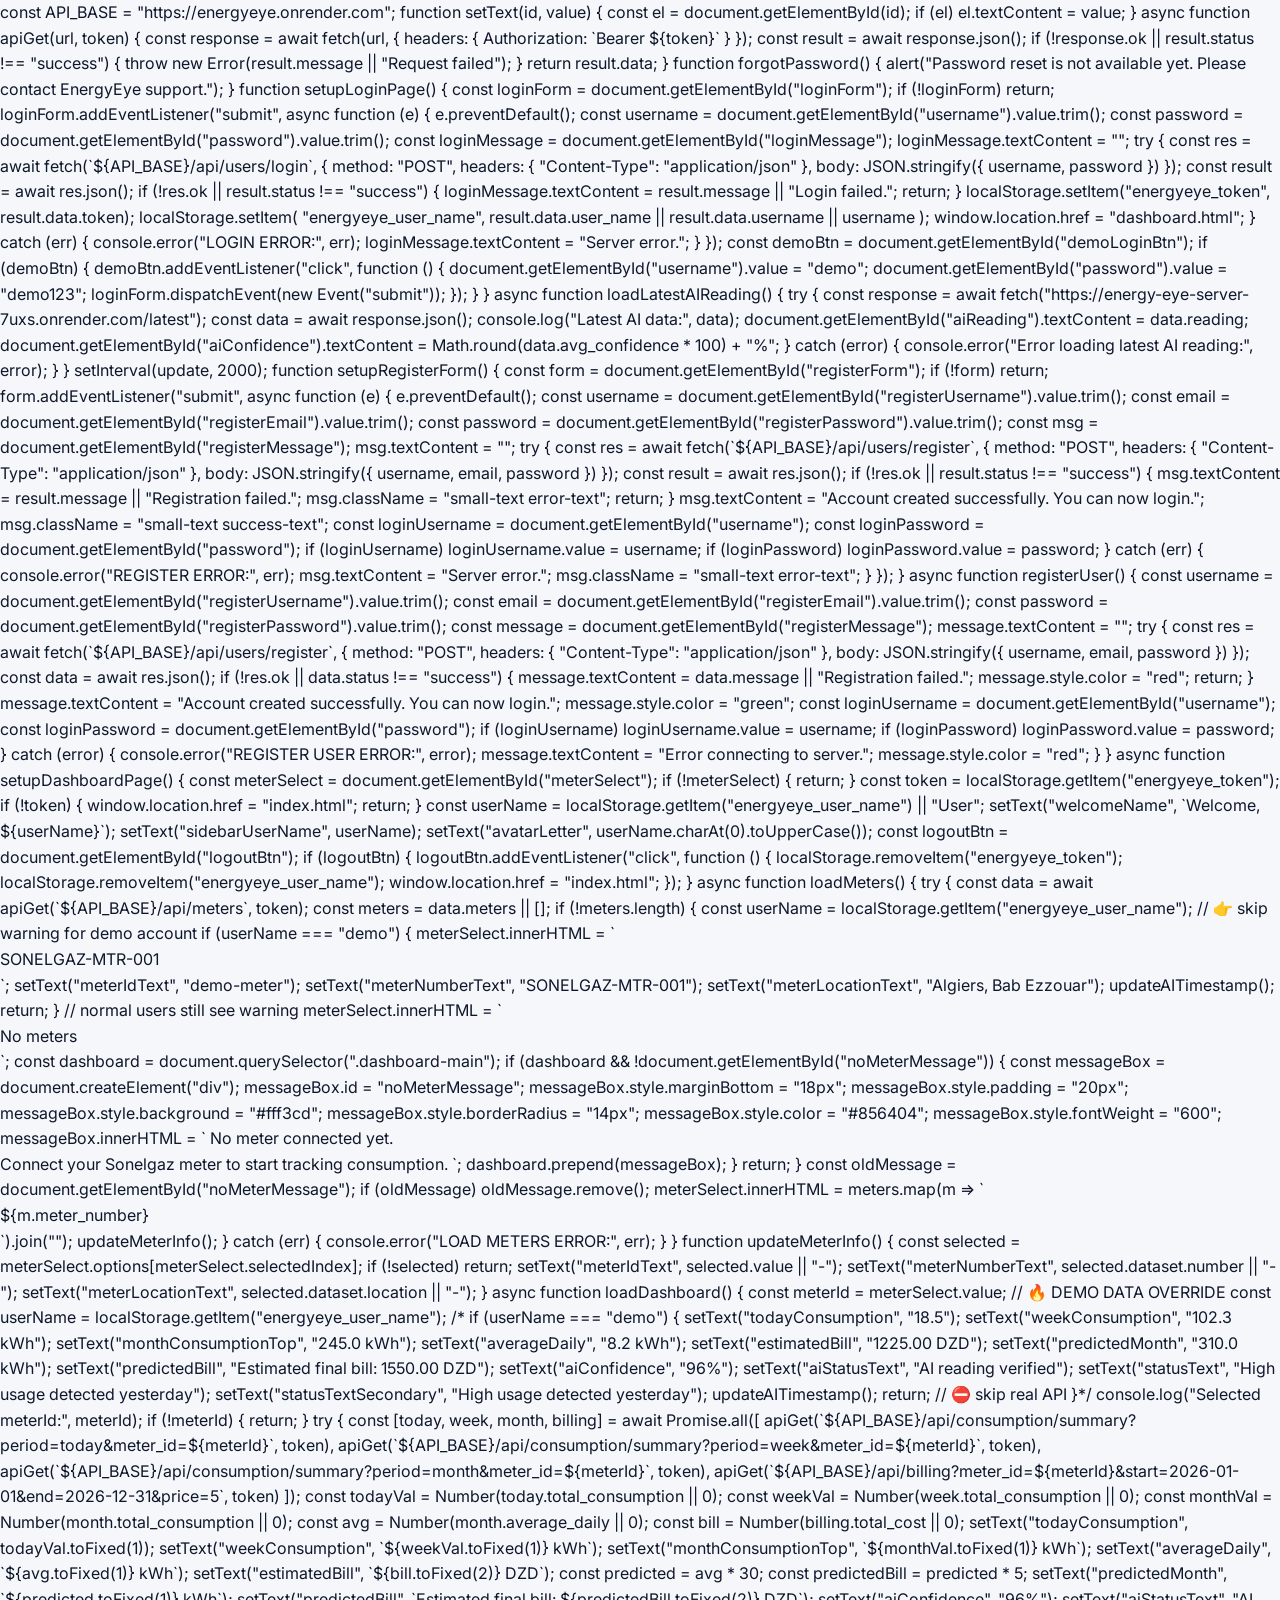
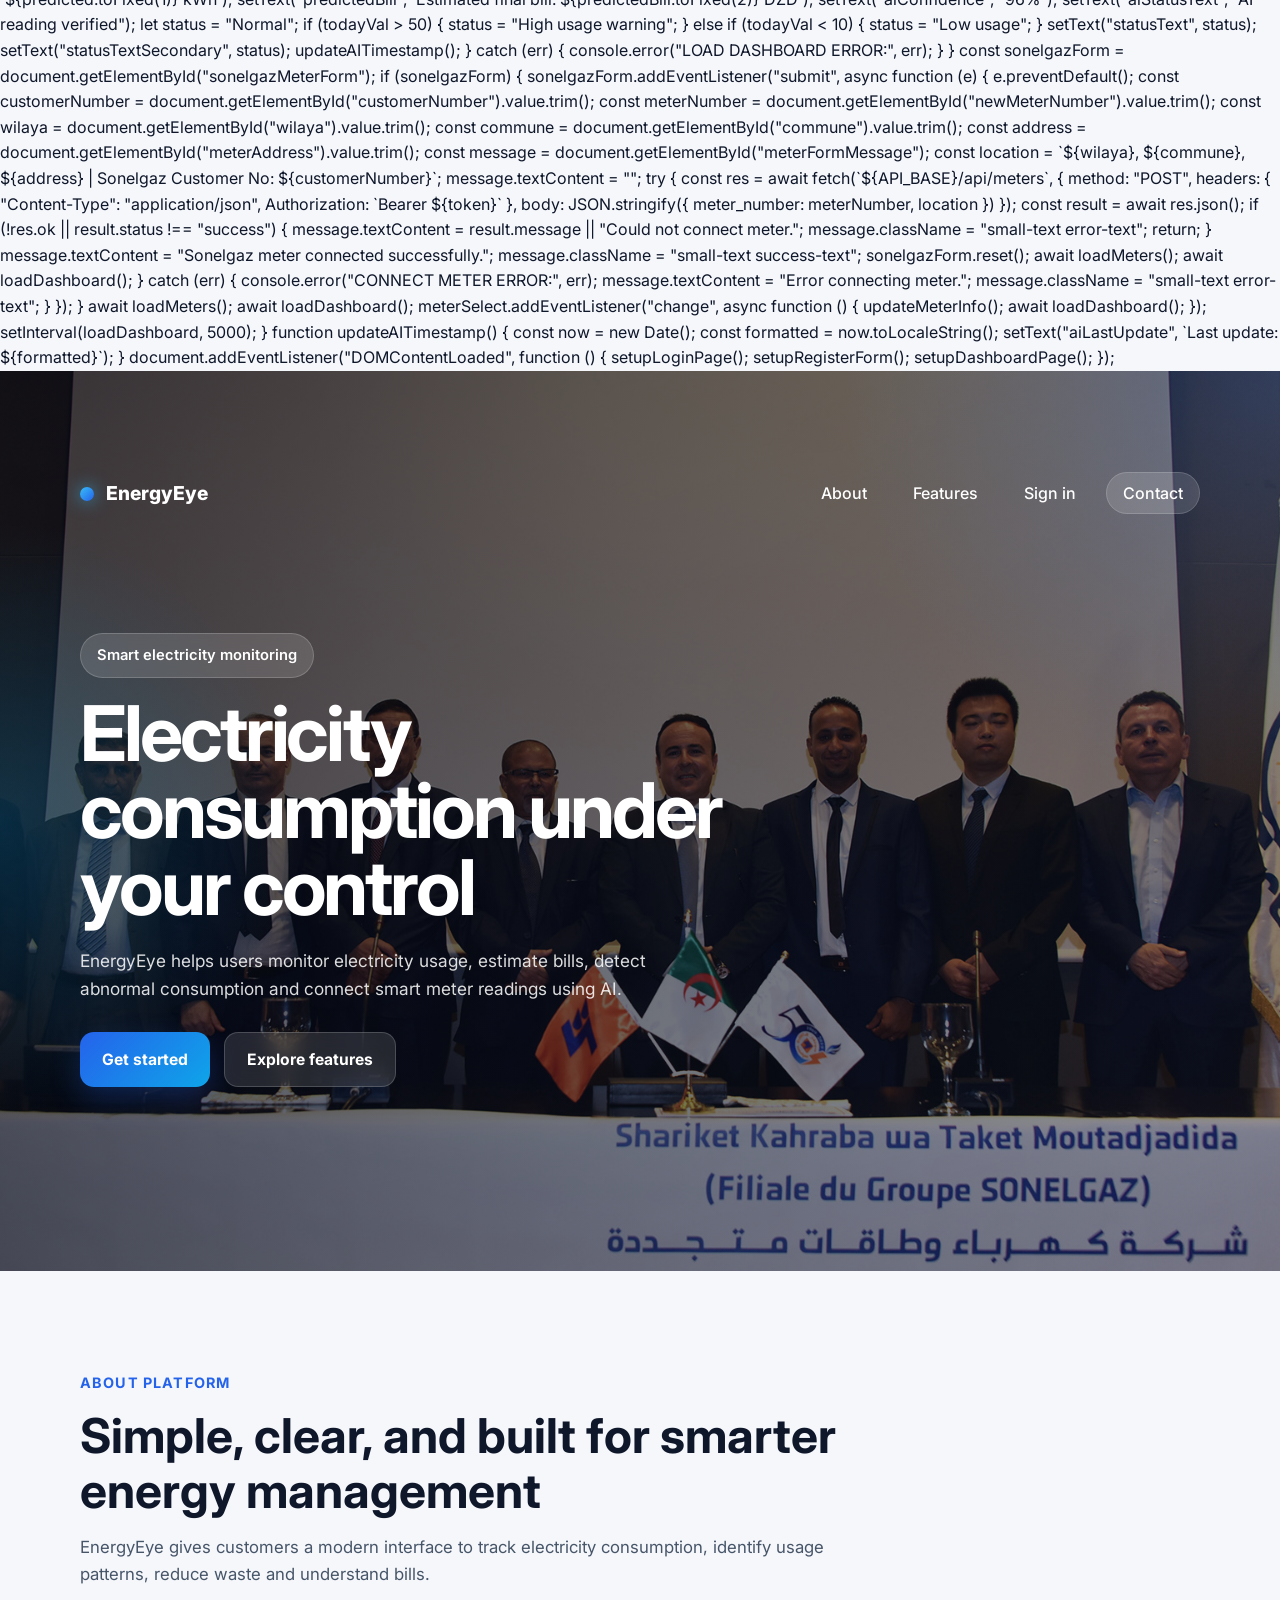
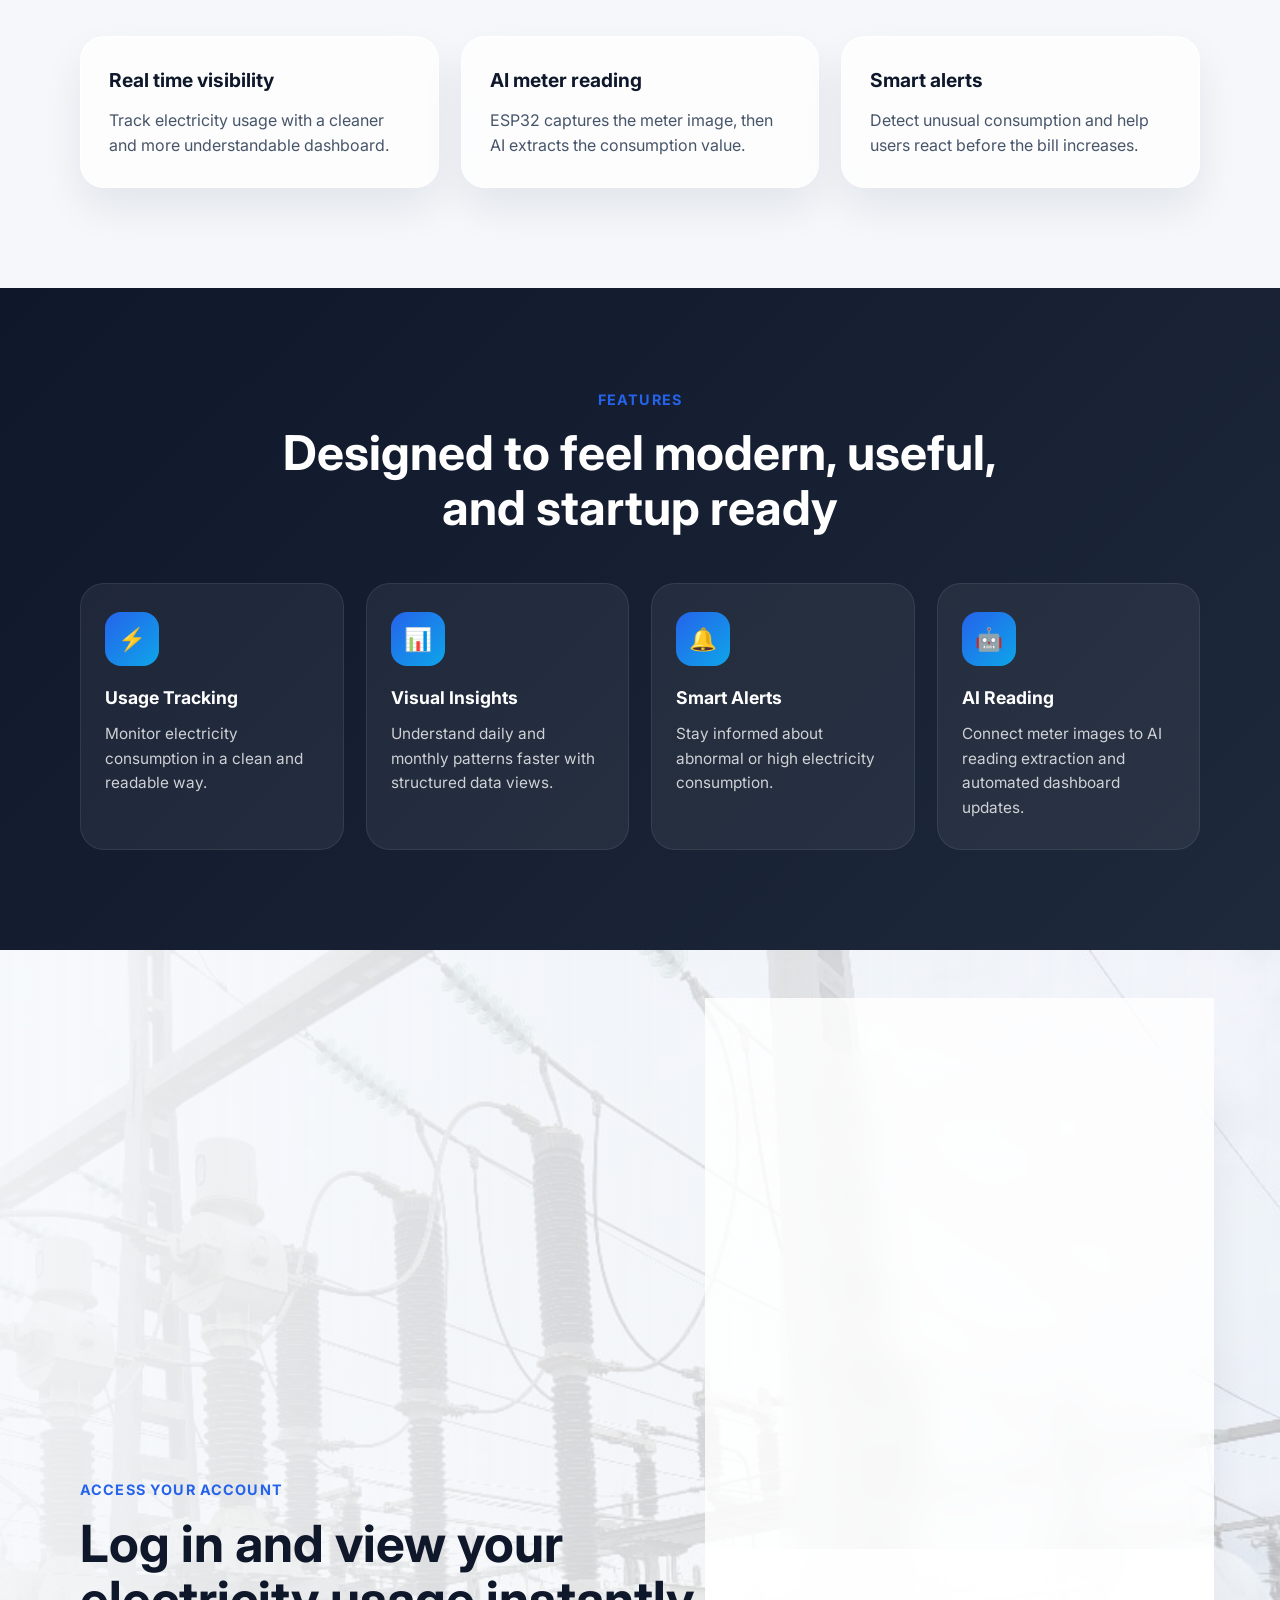
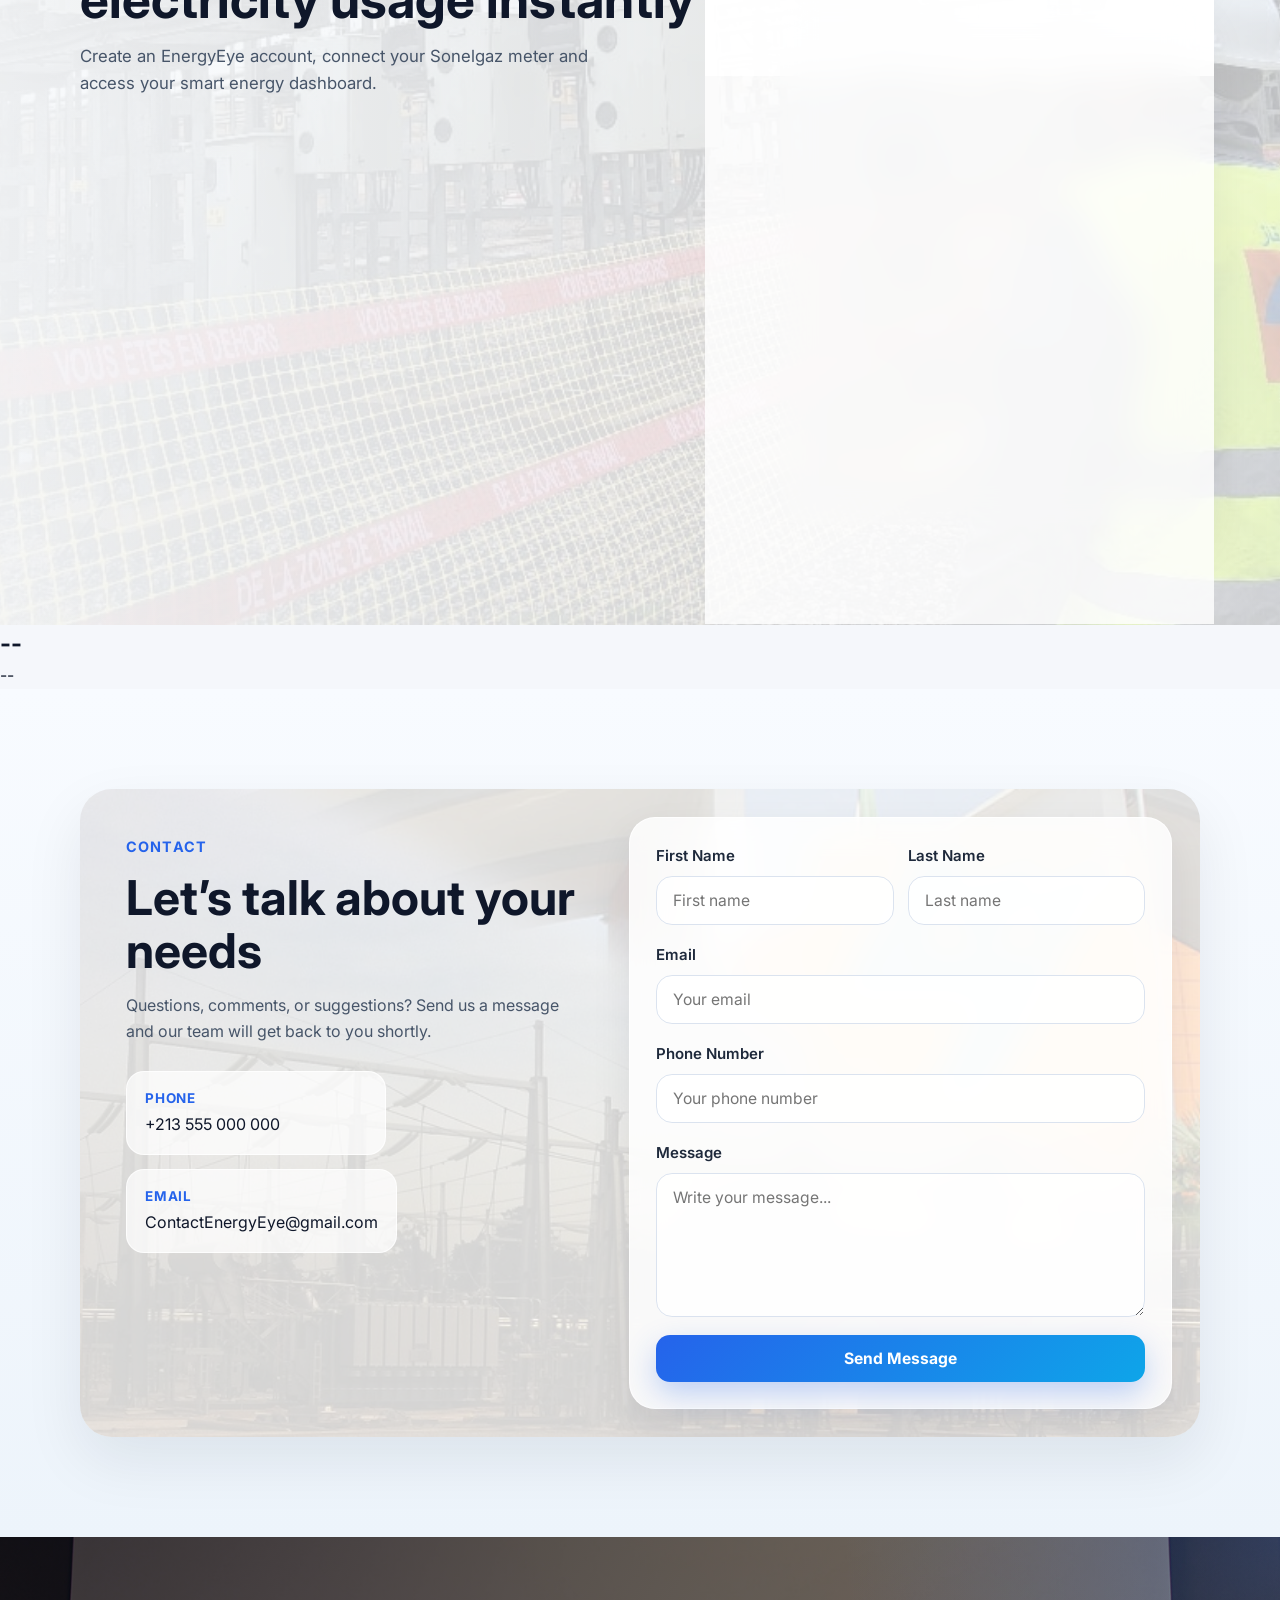
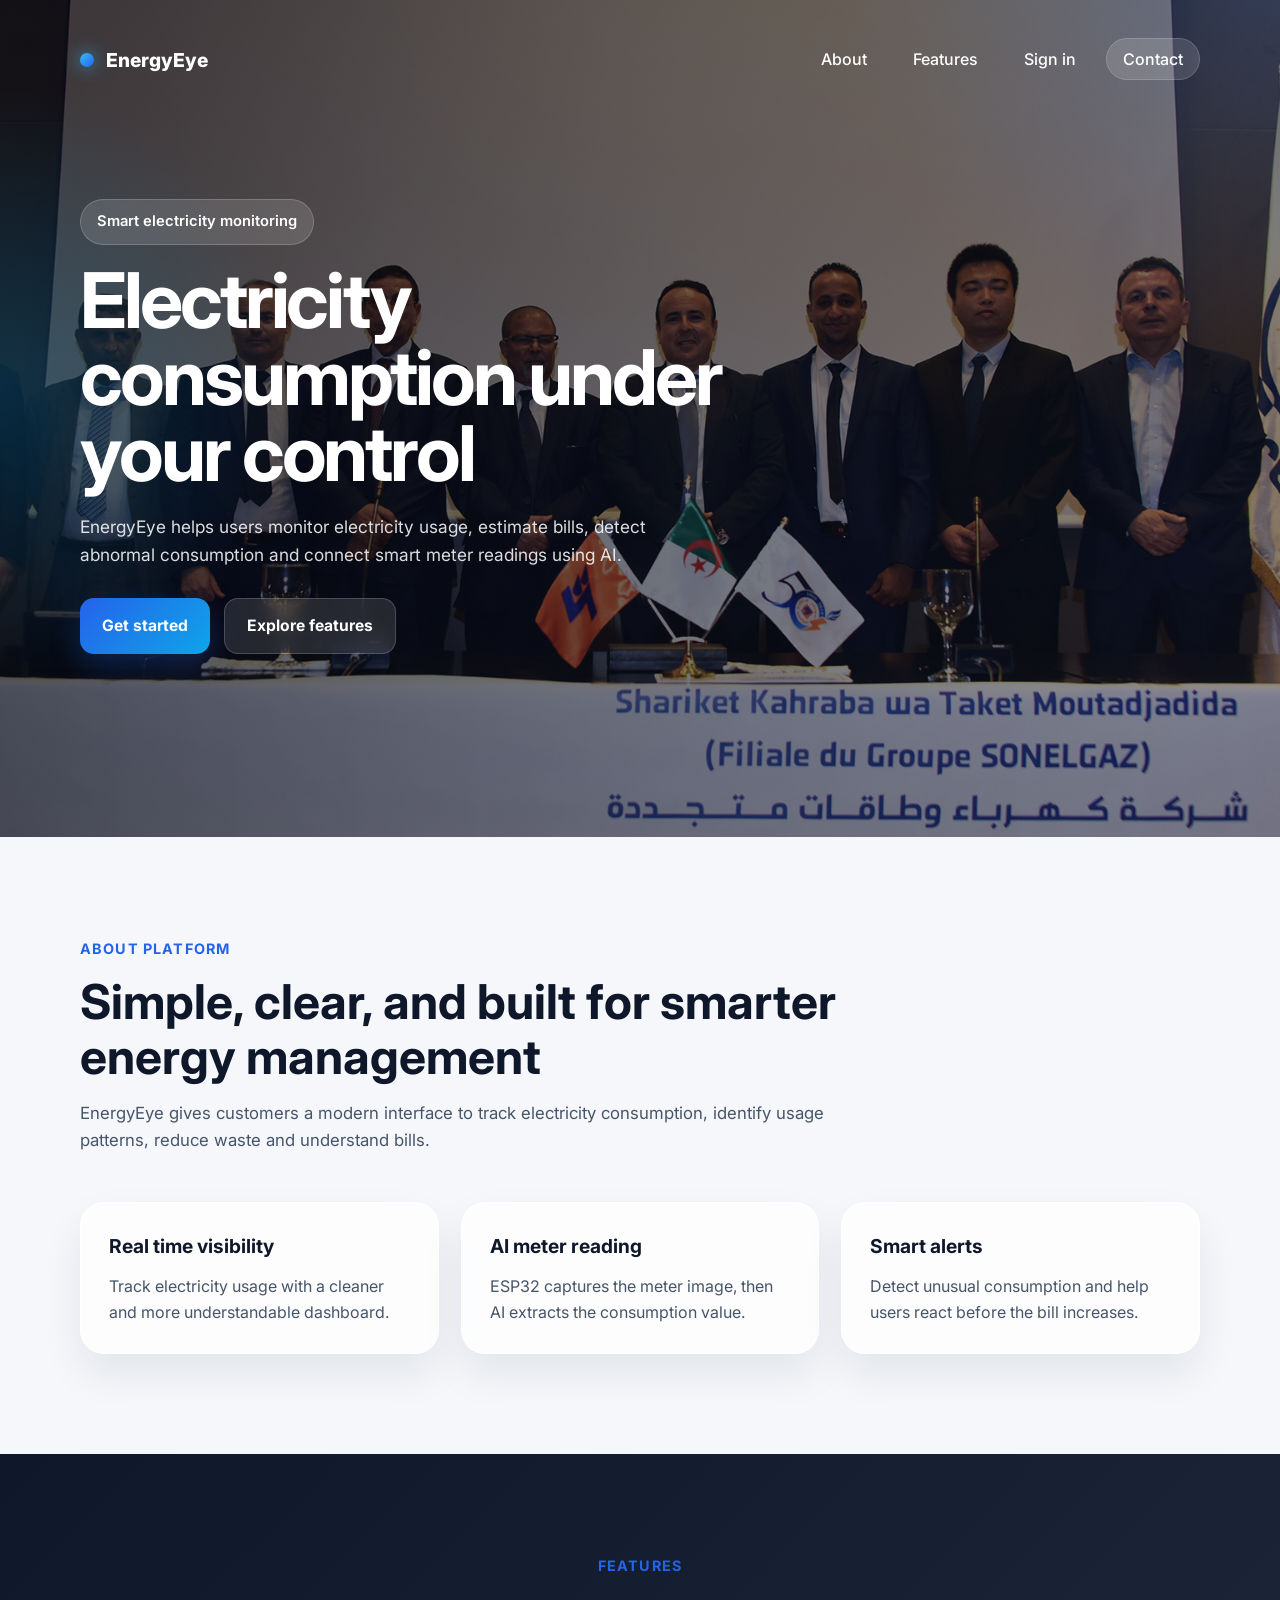
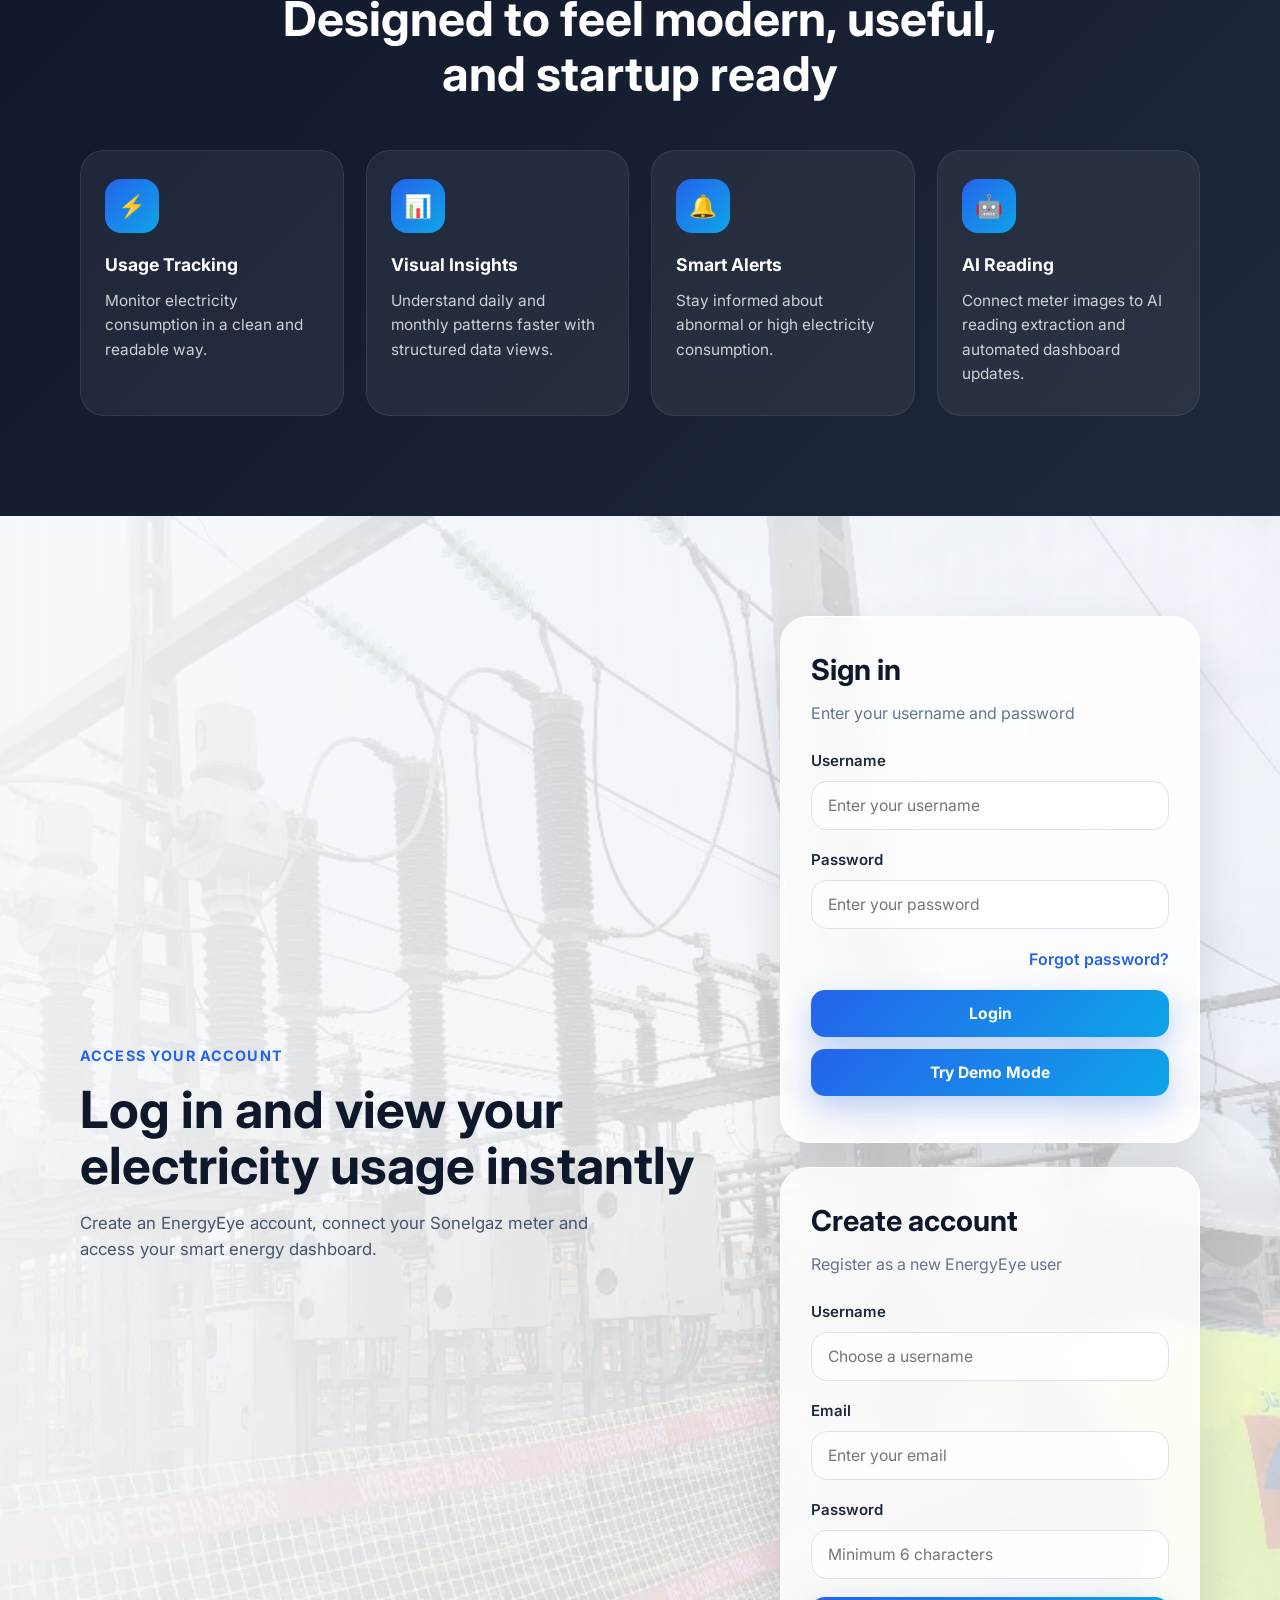
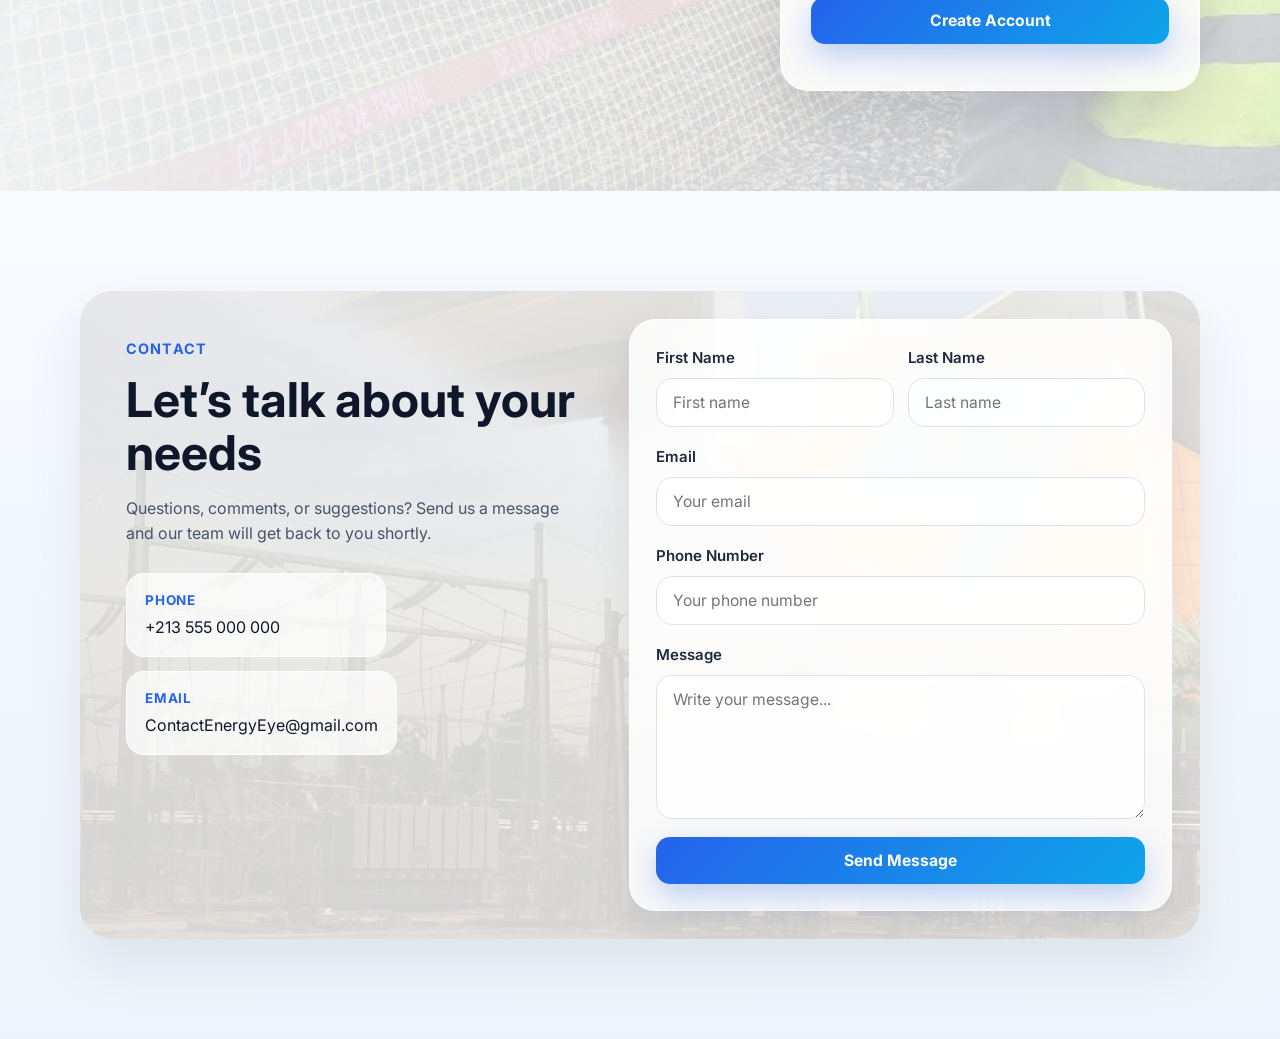
==== commit 7cd36a39: "Update index.html updated ai model 2" ====
--- a/index.html
+++ b/index.html
@@ -1,4 +1,462 @@
-<!DOCTYPE html>
+const API_BASE = "https://energyeye.onrender.com";
+
+function setText(id, value) {
+  const el = document.getElementById(id);
+  if (el) el.textContent = value;
+}
+
+async function apiGet(url, token) {
+  const response = await fetch(url, {
+    headers: {
+      Authorization: `Bearer ${token}`
+    }
+  });
+
+  const result = await response.json();
+
+  if (!response.ok || result.status !== "success") {
+    throw new Error(result.message || "Request failed");
+  }
+
+  return result.data;
+}
+
+function forgotPassword() {
+  alert("Password reset is not available yet. Please contact EnergyEye support.");
+}
+
+function setupLoginPage() {
+  const loginForm = document.getElementById("loginForm");
+  if (!loginForm) return;
+
+  loginForm.addEventListener("submit", async function (e) {
+    e.preventDefault();
+
+    const username = document.getElementById("username").value.trim();
+    const password = document.getElementById("password").value.trim();
+    const loginMessage = document.getElementById("loginMessage");
+
+    loginMessage.textContent = "";
+
+    try {
+      const res = await fetch(`${API_BASE}/api/users/login`, {
+        method: "POST",
+        headers: {
+          "Content-Type": "application/json"
+        },
+        body: JSON.stringify({
+          username,
+          password
+        })
+      });
+
+      const result = await res.json();
+
+      if (!res.ok || result.status !== "success") {
+        loginMessage.textContent = result.message || "Login failed.";
+        return;
+      }
+
+      localStorage.setItem("energyeye_token", result.data.token);
+      localStorage.setItem(
+        "energyeye_user_name",
+        result.data.user_name || result.data.username || username
+      );
+
+      window.location.href = "dashboard.html";
+
+    } catch (err) {
+      console.error("LOGIN ERROR:", err);
+      loginMessage.textContent = "Server error.";
+    }
+  });
+
+  const demoBtn = document.getElementById("demoLoginBtn");
+  if (demoBtn) {
+    demoBtn.addEventListener("click", function () {
+      document.getElementById("username").value = "demo";
+      document.getElementById("password").value = "demo123";
+      loginForm.dispatchEvent(new Event("submit"));
+    });
+  }
+}
+async function loadLatestAIReading() {
+  try {
+    const response = await fetch("https://energy-eye-server-7uxs.onrender.com/latest");
+    const data = await response.json();
+
+    console.log("Latest AI data:", data);
+
+    document.getElementById("aiReading").textContent = data.reading;
+    document.getElementById("aiConfidence").textContent =
+      Math.round(data.avg_confidence * 100) + "%";
+  } catch (error) {
+    console.error("Error loading latest AI reading:", error);
+  }
+}
+
+
+
+setInterval(update, 2000);
+
+function setupRegisterForm() {
+  const form = document.getElementById("registerForm");
+  if (!form) return;
+
+  form.addEventListener("submit", async function (e) {
+    e.preventDefault();
+
+    const username = document.getElementById("registerUsername").value.trim();
+    const email = document.getElementById("registerEmail").value.trim();
+    const password = document.getElementById("registerPassword").value.trim();
+    const msg = document.getElementById("registerMessage");
+
+    msg.textContent = "";
+
+    try {
+      const res = await fetch(`${API_BASE}/api/users/register`, {
+        method: "POST",
+        headers: {
+          "Content-Type": "application/json"
+        },
+        body: JSON.stringify({
+          username,
+          email,
+          password
+        })
+      });
+
+      const result = await res.json();
+
+      if (!res.ok || result.status !== "success") {
+        msg.textContent = result.message || "Registration failed.";
+        msg.className = "small-text error-text";
+        return;
+      }
+
+      msg.textContent = "Account created successfully. You can now login.";
+      msg.className = "small-text success-text";
+
+      const loginUsername = document.getElementById("username");
+      const loginPassword = document.getElementById("password");
+
+      if (loginUsername) loginUsername.value = username;
+      if (loginPassword) loginPassword.value = password;
+
+    } catch (err) {
+      console.error("REGISTER ERROR:", err);
+      msg.textContent = "Server error.";
+      msg.className = "small-text error-text";
+    }
+  });
+}
+
+async function registerUser() {
+  const username = document.getElementById("registerUsername").value.trim();
+  const email = document.getElementById("registerEmail").value.trim();
+  const password = document.getElementById("registerPassword").value.trim();
+  const message = document.getElementById("registerMessage");
+
+  message.textContent = "";
+
+  try {
+    const res = await fetch(`${API_BASE}/api/users/register`, {
+      method: "POST",
+      headers: {
+        "Content-Type": "application/json"
+      },
+      body: JSON.stringify({
+        username,
+        email,
+        password
+      })
+    });
+
+    const data = await res.json();
+
+    if (!res.ok || data.status !== "success") {
+      message.textContent = data.message || "Registration failed.";
+      message.style.color = "red";
+      return;
+    }
+
+    message.textContent = "Account created successfully. You can now login.";
+    message.style.color = "green";
+
+    const loginUsername = document.getElementById("username");
+    const loginPassword = document.getElementById("password");
+
+    if (loginUsername) loginUsername.value = username;
+    if (loginPassword) loginPassword.value = password;
+
+  } catch (error) {
+    console.error("REGISTER USER ERROR:", error);
+    message.textContent = "Error connecting to server.";
+    message.style.color = "red";
+  }
+}
+
+async function setupDashboardPage() {
+  const meterSelect = document.getElementById("meterSelect");
+
+  if (!meterSelect) {
+    return;
+  }
+
+  const token = localStorage.getItem("energyeye_token");
+
+  if (!token) {
+    window.location.href = "index.html";
+    return;
+  }
+
+  const userName = localStorage.getItem("energyeye_user_name") || "User";
+
+  setText("welcomeName", `Welcome, ${userName}`);
+  setText("sidebarUserName", userName);
+  setText("avatarLetter", userName.charAt(0).toUpperCase());
+
+  const logoutBtn = document.getElementById("logoutBtn");
+
+  if (logoutBtn) {
+    logoutBtn.addEventListener("click", function () {
+      localStorage.removeItem("energyeye_token");
+      localStorage.removeItem("energyeye_user_name");
+      window.location.href = "index.html";
+    });
+  }
+
+  async function loadMeters() {
+    try {
+      const data = await apiGet(`${API_BASE}/api/meters`, token);
+      const meters = data.meters || [];
+if (!meters.length) {
+  const userName = localStorage.getItem("energyeye_user_name");
+
+  // 👉 skip warning for demo account
+  if (userName === "demo") {
+    meterSelect.innerHTML = `
+      <option value="demo-meter">
+        SONELGAZ-MTR-001
+      </option>
+    `;
+
+    setText("meterIdText", "demo-meter");
+    setText("meterNumberText", "SONELGAZ-MTR-001");
+    setText("meterLocationText", "Algiers, Bab Ezzouar");
+
+    updateAITimestamp();
+    return;
+  }
+
+  // normal users still see warning
+  meterSelect.innerHTML = `<option value="">No meters</option>`;
+
+  const dashboard = document.querySelector(".dashboard-main");
+
+  if (dashboard && !document.getElementById("noMeterMessage")) {
+    const messageBox = document.createElement("div");
+    messageBox.id = "noMeterMessage";
+    messageBox.style.marginBottom = "18px";
+    messageBox.style.padding = "20px";
+    messageBox.style.background = "#fff3cd";
+    messageBox.style.borderRadius = "14px";
+    messageBox.style.color = "#856404";
+    messageBox.style.fontWeight = "600";
+
+    messageBox.innerHTML = `
+      No meter connected yet.<br>
+      Connect your Sonelgaz meter to start tracking consumption.
+    `;
+
+    dashboard.prepend(messageBox);
+  }
+
+  return;
+}
+
+      const oldMessage = document.getElementById("noMeterMessage");
+      if (oldMessage) oldMessage.remove();
+
+      meterSelect.innerHTML = meters.map(m => `
+        <option 
+          value="${m.id}" 
+          data-number="${m.meter_number}" 
+          data-location="${m.location}">
+          ${m.meter_number}
+        </option>
+      `).join("");
+
+      updateMeterInfo();
+
+    } catch (err) {
+      console.error("LOAD METERS ERROR:", err);
+    }
+  }
+
+  function updateMeterInfo() {
+    const selected = meterSelect.options[meterSelect.selectedIndex];
+
+    if (!selected) return;
+
+    setText("meterIdText", selected.value || "-");
+    setText("meterNumberText", selected.dataset.number || "-");
+    setText("meterLocationText", selected.dataset.location || "-");
+  }
+
+  async function loadDashboard() {
+    const meterId = meterSelect.value;
+   // 🔥 DEMO DATA OVERRIDE
+const userName = localStorage.getItem("energyeye_user_name");
+/*
+if (userName === "demo") {
+  setText("todayConsumption", "18.5");
+  setText("weekConsumption", "102.3 kWh");
+  setText("monthConsumptionTop", "245.0 kWh");
+  setText("averageDaily", "8.2 kWh");
+  setText("estimatedBill", "1225.00 DZD");
+
+  setText("predictedMonth", "310.0 kWh");
+  setText("predictedBill", "Estimated final bill: 1550.00 DZD");
+
+  setText("aiConfidence", "96%");
+  setText("aiStatusText", "AI reading verified");
+
+  setText("statusText", "High usage detected yesterday");
+  setText("statusTextSecondary", "High usage detected yesterday");
+
+  updateAITimestamp();
+
+  return; // ⛔ skip real API
+}*/
+    console.log("Selected meterId:", meterId);
+    if (!meterId) {
+      return;
+    }
+
+    try {
+      const [today, week, month, billing] = await Promise.all([
+        apiGet(`${API_BASE}/api/consumption/summary?period=today&meter_id=${meterId}`, token),
+        apiGet(`${API_BASE}/api/consumption/summary?period=week&meter_id=${meterId}`, token),
+        apiGet(`${API_BASE}/api/consumption/summary?period=month&meter_id=${meterId}`, token),
+        apiGet(`${API_BASE}/api/billing?meter_id=${meterId}&start=2026-01-01&end=2026-12-31&price=5`, token)
+      ]);
+
+      const todayVal = Number(today.total_consumption || 0);
+      const weekVal = Number(week.total_consumption || 0);
+      const monthVal = Number(month.total_consumption || 0);
+      const avg = Number(month.average_daily || 0);
+      const bill = Number(billing.total_cost || 0);
+
+      setText("todayConsumption", todayVal.toFixed(1));
+      setText("weekConsumption", `${weekVal.toFixed(1)} kWh`);
+      setText("monthConsumptionTop", `${monthVal.toFixed(1)} kWh`);
+      setText("averageDaily", `${avg.toFixed(1)} kWh`);
+      setText("estimatedBill", `${bill.toFixed(2)} DZD`);
+
+      const predicted = avg * 30;
+      const predictedBill = predicted * 5;
+
+      setText("predictedMonth", `${predicted.toFixed(1)} kWh`);
+      setText("predictedBill", `Estimated final bill: ${predictedBill.toFixed(2)} DZD`);
+
+      setText("aiConfidence", "96%");
+      setText("aiStatusText", "AI reading verified");
+
+      let status = "Normal";
+
+      if (todayVal > 50) {
+        status = "High usage warning";
+      } else if (todayVal < 10) {
+        status = "Low usage";
+      }
+
+      setText("statusText", status);
+      setText("statusTextSecondary", status);
+
+      updateAITimestamp();
+
+    } catch (err) {
+      console.error("LOAD DASHBOARD ERROR:", err);
+    }
+  }
+
+  const sonelgazForm = document.getElementById("sonelgazMeterForm");
+
+  if (sonelgazForm) {
+    sonelgazForm.addEventListener("submit", async function (e) {
+      e.preventDefault();
+
+      const customerNumber = document.getElementById("customerNumber").value.trim();
+      const meterNumber = document.getElementById("newMeterNumber").value.trim();
+      const wilaya = document.getElementById("wilaya").value.trim();
+      const commune = document.getElementById("commune").value.trim();
+      const address = document.getElementById("meterAddress").value.trim();
+      const message = document.getElementById("meterFormMessage");
+
+      const location = `${wilaya}, ${commune}, ${address} | Sonelgaz Customer No: ${customerNumber}`;
+
+      message.textContent = "";
+
+      try {
+        const res = await fetch(`${API_BASE}/api/meters`, {
+          method: "POST",
+          headers: {
+            "Content-Type": "application/json",
+            Authorization: `Bearer ${token}`
+          },
+          body: JSON.stringify({
+            meter_number: meterNumber,
+            location
+          })
+        });
+
+        const result = await res.json();
+
+        if (!res.ok || result.status !== "success") {
+          message.textContent = result.message || "Could not connect meter.";
+          message.className = "small-text error-text";
+          return;
+        }
+
+        message.textContent = "Sonelgaz meter connected successfully.";
+        message.className = "small-text success-text";
+
+        sonelgazForm.reset();
+
+        await loadMeters();
+        await loadDashboard();
+
+      } catch (err) {
+        console.error("CONNECT METER ERROR:", err);
+        message.textContent = "Error connecting meter.";
+        message.className = "small-text error-text";
+      }
+    });
+  }
+
+  await loadMeters();
+  await loadDashboard();
+
+  meterSelect.addEventListener("change", async function () {
+    updateMeterInfo();
+    await loadDashboard();
+  });
+
+  setInterval(loadDashboard, 5000);
+}
+
+function updateAITimestamp() {
+  const now = new Date();
+  const formatted = now.toLocaleString();
+  setText("aiLastUpdate", `Last update: ${formatted}`);
+}
+
+document.addEventListener("DOMContentLoaded", function () {
+  setupLoginPage();
+  setupRegisterForm();
+  setupDashboardPage();
+});<!DOCTYPE html>
 <html lang="en">
 <head>
   <meta charset="UTF-8" />
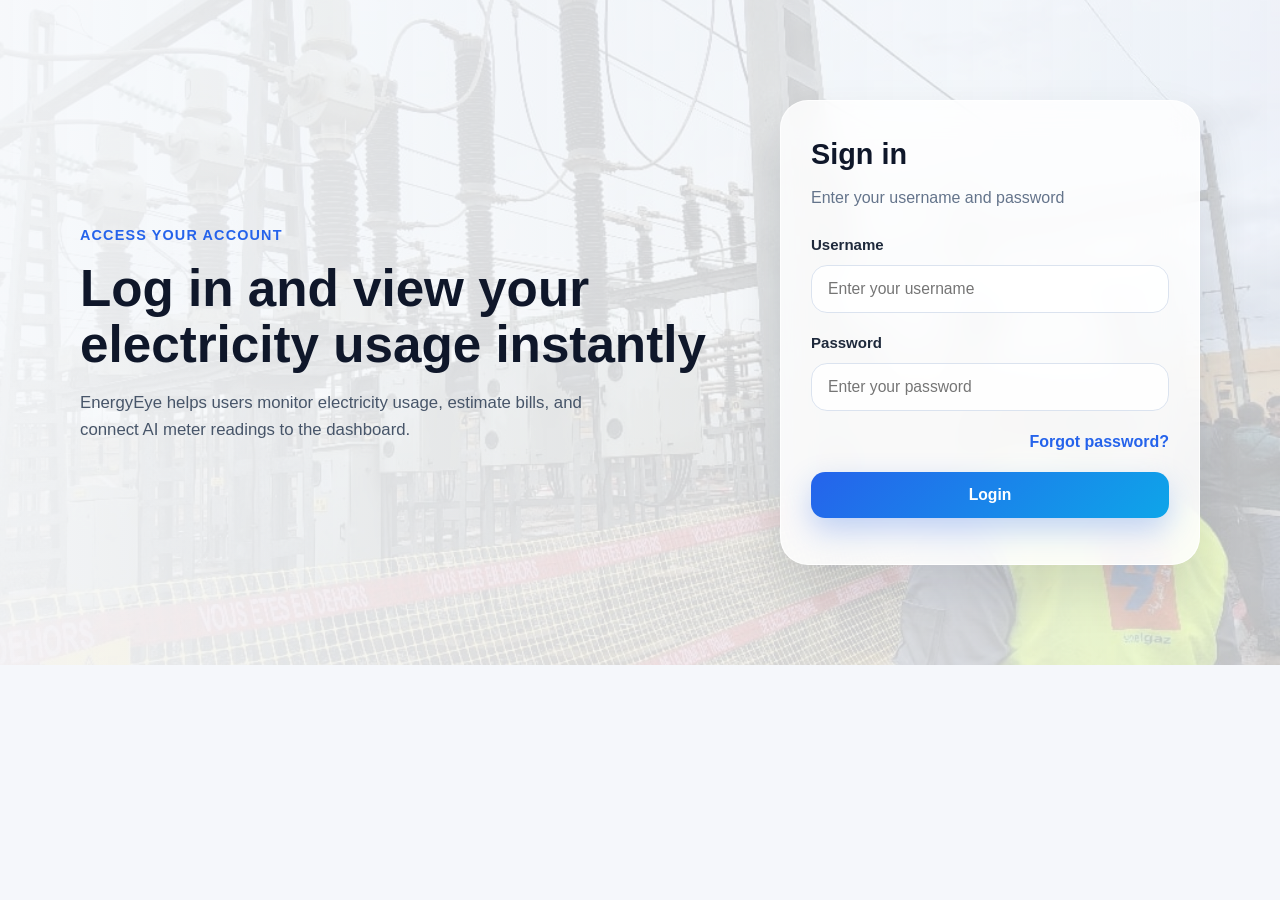
==== commit c2ee39e2: "Update index.html" ====
--- a/index.html
+++ b/index.html
@@ -1,581 +1,23 @@
-const API_BASE = "https://energyeye.onrender.com";
-
-function setText(id, value) {
-  const el = document.getElementById(id);
-  if (el) el.textContent = value;
-}
-
-async function apiGet(url, token) {
-  const response = await fetch(url, {
-    headers: {
-      Authorization: `Bearer ${token}`
-    }
-  });
-
-  const result = await response.json();
-
-  if (!response.ok || result.status !== "success") {
-    throw new Error(result.message || "Request failed");
-  }
-
-  return result.data;
-}
-
-function forgotPassword() {
-  alert("Password reset is not available yet. Please contact EnergyEye support.");
-}
-
-function setupLoginPage() {
-  const loginForm = document.getElementById("loginForm");
-  if (!loginForm) return;
-
-  loginForm.addEventListener("submit", async function (e) {
-    e.preventDefault();
-
-    const username = document.getElementById("username").value.trim();
-    const password = document.getElementById("password").value.trim();
-    const loginMessage = document.getElementById("loginMessage");
-
-    loginMessage.textContent = "";
-
-    try {
-      const res = await fetch(`${API_BASE}/api/users/login`, {
-        method: "POST",
-        headers: {
-          "Content-Type": "application/json"
-        },
-        body: JSON.stringify({
-          username,
-          password
-        })
-      });
-
-      const result = await res.json();
-
-      if (!res.ok || result.status !== "success") {
-        loginMessage.textContent = result.message || "Login failed.";
-        return;
-      }
-
-      localStorage.setItem("energyeye_token", result.data.token);
-      localStorage.setItem(
-        "energyeye_user_name",
-        result.data.user_name || result.data.username || username
-      );
-
-      window.location.href = "dashboard.html";
-
-    } catch (err) {
-      console.error("LOGIN ERROR:", err);
-      loginMessage.textContent = "Server error.";
-    }
-  });
-
-  const demoBtn = document.getElementById("demoLoginBtn");
-  if (demoBtn) {
-    demoBtn.addEventListener("click", function () {
-      document.getElementById("username").value = "demo";
-      document.getElementById("password").value = "demo123";
-      loginForm.dispatchEvent(new Event("submit"));
-    });
-  }
-}
-async function loadLatestAIReading() {
-  try {
-    const response = await fetch("https://energy-eye-server-7uxs.onrender.com/latest");
-    const data = await response.json();
-
-    console.log("Latest AI data:", data);
-
-    document.getElementById("aiReading").textContent = data.reading;
-    document.getElementById("aiConfidence").textContent =
-      Math.round(data.avg_confidence * 100) + "%";
-  } catch (error) {
-    console.error("Error loading latest AI reading:", error);
-  }
-}
-
-
-
-setInterval(update, 2000);
-
-function setupRegisterForm() {
-  const form = document.getElementById("registerForm");
-  if (!form) return;
-
-  form.addEventListener("submit", async function (e) {
-    e.preventDefault();
-
-    const username = document.getElementById("registerUsername").value.trim();
-    const email = document.getElementById("registerEmail").value.trim();
-    const password = document.getElementById("registerPassword").value.trim();
-    const msg = document.getElementById("registerMessage");
-
-    msg.textContent = "";
-
-    try {
-      const res = await fetch(`${API_BASE}/api/users/register`, {
-        method: "POST",
-        headers: {
-          "Content-Type": "application/json"
-        },
-        body: JSON.stringify({
-          username,
-          email,
-          password
-        })
-      });
-
-      const result = await res.json();
-
-      if (!res.ok || result.status !== "success") {
-        msg.textContent = result.message || "Registration failed.";
-        msg.className = "small-text error-text";
-        return;
-      }
-
-      msg.textContent = "Account created successfully. You can now login.";
-      msg.className = "small-text success-text";
-
-      const loginUsername = document.getElementById("username");
-      const loginPassword = document.getElementById("password");
-
-      if (loginUsername) loginUsername.value = username;
-      if (loginPassword) loginPassword.value = password;
-
-    } catch (err) {
-      console.error("REGISTER ERROR:", err);
-      msg.textContent = "Server error.";
-      msg.className = "small-text error-text";
-    }
-  });
-}
-
-async function registerUser() {
-  const username = document.getElementById("registerUsername").value.trim();
-  const email = document.getElementById("registerEmail").value.trim();
-  const password = document.getElementById("registerPassword").value.trim();
-  const message = document.getElementById("registerMessage");
-
-  message.textContent = "";
-
-  try {
-    const res = await fetch(`${API_BASE}/api/users/register`, {
-      method: "POST",
-      headers: {
-        "Content-Type": "application/json"
-      },
-      body: JSON.stringify({
-        username,
-        email,
-        password
-      })
-    });
-
-    const data = await res.json();
-
-    if (!res.ok || data.status !== "success") {
-      message.textContent = data.message || "Registration failed.";
-      message.style.color = "red";
-      return;
-    }
-
-    message.textContent = "Account created successfully. You can now login.";
-    message.style.color = "green";
-
-    const loginUsername = document.getElementById("username");
-    const loginPassword = document.getElementById("password");
-
-    if (loginUsername) loginUsername.value = username;
-    if (loginPassword) loginPassword.value = password;
-
-  } catch (error) {
-    console.error("REGISTER USER ERROR:", error);
-    message.textContent = "Error connecting to server.";
-    message.style.color = "red";
-  }
-}
-
-async function setupDashboardPage() {
-  const meterSelect = document.getElementById("meterSelect");
-
-  if (!meterSelect) {
-    return;
-  }
-
-  const token = localStorage.getItem("energyeye_token");
-
-  if (!token) {
-    window.location.href = "index.html";
-    return;
-  }
-
-  const userName = localStorage.getItem("energyeye_user_name") || "User";
-
-  setText("welcomeName", `Welcome, ${userName}`);
-  setText("sidebarUserName", userName);
-  setText("avatarLetter", userName.charAt(0).toUpperCase());
-
-  const logoutBtn = document.getElementById("logoutBtn");
-
-  if (logoutBtn) {
-    logoutBtn.addEventListener("click", function () {
-      localStorage.removeItem("energyeye_token");
-      localStorage.removeItem("energyeye_user_name");
-      window.location.href = "index.html";
-    });
-  }
-
-  async function loadMeters() {
-    try {
-      const data = await apiGet(`${API_BASE}/api/meters`, token);
-      const meters = data.meters || [];
-if (!meters.length) {
-  const userName = localStorage.getItem("energyeye_user_name");
-
-  // 👉 skip warning for demo account
-  if (userName === "demo") {
-    meterSelect.innerHTML = `
-      <option value="demo-meter">
-        SONELGAZ-MTR-001
-      </option>
-    `;
-
-    setText("meterIdText", "demo-meter");
-    setText("meterNumberText", "SONELGAZ-MTR-001");
-    setText("meterLocationText", "Algiers, Bab Ezzouar");
-
-    updateAITimestamp();
-    return;
-  }
-
-  // normal users still see warning
-  meterSelect.innerHTML = `<option value="">No meters</option>`;
-
-  const dashboard = document.querySelector(".dashboard-main");
-
-  if (dashboard && !document.getElementById("noMeterMessage")) {
-    const messageBox = document.createElement("div");
-    messageBox.id = "noMeterMessage";
-    messageBox.style.marginBottom = "18px";
-    messageBox.style.padding = "20px";
-    messageBox.style.background = "#fff3cd";
-    messageBox.style.borderRadius = "14px";
-    messageBox.style.color = "#856404";
-    messageBox.style.fontWeight = "600";
-
-    messageBox.innerHTML = `
-      No meter connected yet.<br>
-      Connect your Sonelgaz meter to start tracking consumption.
-    `;
-
-    dashboard.prepend(messageBox);
-  }
-
-  return;
-}
-
-      const oldMessage = document.getElementById("noMeterMessage");
-      if (oldMessage) oldMessage.remove();
-
-      meterSelect.innerHTML = meters.map(m => `
-        <option 
-          value="${m.id}" 
-          data-number="${m.meter_number}" 
-          data-location="${m.location}">
-          ${m.meter_number}
-        </option>
-      `).join("");
-
-      updateMeterInfo();
-
-    } catch (err) {
-      console.error("LOAD METERS ERROR:", err);
-    }
-  }
-
-  function updateMeterInfo() {
-    const selected = meterSelect.options[meterSelect.selectedIndex];
-
-    if (!selected) return;
-
-    setText("meterIdText", selected.value || "-");
-    setText("meterNumberText", selected.dataset.number || "-");
-    setText("meterLocationText", selected.dataset.location || "-");
-  }
-
-  async function loadDashboard() {
-    const meterId = meterSelect.value;
-   // 🔥 DEMO DATA OVERRIDE
-const userName = localStorage.getItem("energyeye_user_name");
-/*
-if (userName === "demo") {
-  setText("todayConsumption", "18.5");
-  setText("weekConsumption", "102.3 kWh");
-  setText("monthConsumptionTop", "245.0 kWh");
-  setText("averageDaily", "8.2 kWh");
-  setText("estimatedBill", "1225.00 DZD");
-
-  setText("predictedMonth", "310.0 kWh");
-  setText("predictedBill", "Estimated final bill: 1550.00 DZD");
-
-  setText("aiConfidence", "96%");
-  setText("aiStatusText", "AI reading verified");
-
-  setText("statusText", "High usage detected yesterday");
-  setText("statusTextSecondary", "High usage detected yesterday");
-
-  updateAITimestamp();
-
-  return; // ⛔ skip real API
-}*/
-    console.log("Selected meterId:", meterId);
-    if (!meterId) {
-      return;
-    }
-
-    try {
-      const [today, week, month, billing] = await Promise.all([
-        apiGet(`${API_BASE}/api/consumption/summary?period=today&meter_id=${meterId}`, token),
-        apiGet(`${API_BASE}/api/consumption/summary?period=week&meter_id=${meterId}`, token),
-        apiGet(`${API_BASE}/api/consumption/summary?period=month&meter_id=${meterId}`, token),
-        apiGet(`${API_BASE}/api/billing?meter_id=${meterId}&start=2026-01-01&end=2026-12-31&price=5`, token)
-      ]);
-
-      const todayVal = Number(today.total_consumption || 0);
-      const weekVal = Number(week.total_consumption || 0);
-      const monthVal = Number(month.total_consumption || 0);
-      const avg = Number(month.average_daily || 0);
-      const bill = Number(billing.total_cost || 0);
-
-      setText("todayConsumption", todayVal.toFixed(1));
-      setText("weekConsumption", `${weekVal.toFixed(1)} kWh`);
-      setText("monthConsumptionTop", `${monthVal.toFixed(1)} kWh`);
-      setText("averageDaily", `${avg.toFixed(1)} kWh`);
-      setText("estimatedBill", `${bill.toFixed(2)} DZD`);
-
-      const predicted = avg * 30;
-      const predictedBill = predicted * 5;
-
-      setText("predictedMonth", `${predicted.toFixed(1)} kWh`);
-      setText("predictedBill", `Estimated final bill: ${predictedBill.toFixed(2)} DZD`);
-
-      setText("aiConfidence", "96%");
-      setText("aiStatusText", "AI reading verified");
-
-      let status = "Normal";
-
-      if (todayVal > 50) {
-        status = "High usage warning";
-      } else if (todayVal < 10) {
-        status = "Low usage";
-      }
-
-      setText("statusText", status);
-      setText("statusTextSecondary", status);
-
-      updateAITimestamp();
-
-    } catch (err) {
-      console.error("LOAD DASHBOARD ERROR:", err);
-    }
-  }
-
-  const sonelgazForm = document.getElementById("sonelgazMeterForm");
-
-  if (sonelgazForm) {
-    sonelgazForm.addEventListener("submit", async function (e) {
-      e.preventDefault();
-
-      const customerNumber = document.getElementById("customerNumber").value.trim();
-      const meterNumber = document.getElementById("newMeterNumber").value.trim();
-      const wilaya = document.getElementById("wilaya").value.trim();
-      const commune = document.getElementById("commune").value.trim();
-      const address = document.getElementById("meterAddress").value.trim();
-      const message = document.getElementById("meterFormMessage");
-
-      const location = `${wilaya}, ${commune}, ${address} | Sonelgaz Customer No: ${customerNumber}`;
-
-      message.textContent = "";
-
-      try {
-        const res = await fetch(`${API_BASE}/api/meters`, {
-          method: "POST",
-          headers: {
-            "Content-Type": "application/json",
-            Authorization: `Bearer ${token}`
-          },
-          body: JSON.stringify({
-            meter_number: meterNumber,
-            location
-          })
-        });
-
-        const result = await res.json();
-
-        if (!res.ok || result.status !== "success") {
-          message.textContent = result.message || "Could not connect meter.";
-          message.className = "small-text error-text";
-          return;
-        }
-
-        message.textContent = "Sonelgaz meter connected successfully.";
-        message.className = "small-text success-text";
-
-        sonelgazForm.reset();
-
-        await loadMeters();
-        await loadDashboard();
-
-      } catch (err) {
-        console.error("CONNECT METER ERROR:", err);
-        message.textContent = "Error connecting meter.";
-        message.className = "small-text error-text";
-      }
-    });
-  }
-
-  await loadMeters();
-  await loadDashboard();
-
-  meterSelect.addEventListener("change", async function () {
-    updateMeterInfo();
-    await loadDashboard();
-  });
-
-  setInterval(loadDashboard, 5000);
-}
-
-function updateAITimestamp() {
-  const now = new Date();
-  const formatted = now.toLocaleString();
-  setText("aiLastUpdate", `Last update: ${formatted}`);
-}
-
-document.addEventListener("DOMContentLoaded", function () {
-  setupLoginPage();
-  setupRegisterForm();
-  setupDashboardPage();
-});<!DOCTYPE html>
+<!DOCTYPE html>
 <html lang="en">
 <head>
   <meta charset="UTF-8" />
   <meta name="viewport" content="width=device-width, initial-scale=1.0" />
   <title>EnergyEye</title>
-  <link rel="preconnect" href="https://fonts.googleapis.com">
-  <link rel="preconnect" href="https://fonts.gstatic.com" crossorigin>
-  <link href="https://fonts.googleapis.com/css2?family=Inter:wght@400;500;600;700;800&display=swap" rel="stylesheet">
   <link rel="stylesheet" href="styles.css" />
 </head>
+
 <body>
-
-  <header class="hero" id="home">
-    <div class="hero-overlay"></div>
-
-    <div class="container">
-      <nav class="navbar">
-        <div class="logo">
-          <span class="logo-mark"></span>
-          <span>EnergyEye</span>
-        </div>
-
-        <ul class="nav-links">
-          <li><a href="#about">About</a></li>
-          <li><a href="#features">Features</a></li>
-          <li><a href="#signin">Sign in</a></li>
-          <li><a href="#contact" class="nav-btn">Contact</a></li>
-        </ul>
-      </nav>
-
-      <div class="hero-content">
-        <div class="hero-badge">Smart electricity monitoring</div>
-        <h1>Electricity consumption under your control</h1>
-        <p>
-          EnergyEye helps users monitor electricity usage, estimate bills,
-          detect abnormal consumption and connect smart meter readings using AI.
-        </p>
-
-        <div class="hero-actions">
-          <a href="#signin" class="btn btn-primary">Get started</a>
-          <a href="#features" class="btn btn-secondary">Explore features</a>
-        </div>
-      </div>
-    </div>
-  </header>
-
-  <section id="about" class="section">
-    <div class="container">
-      <div class="section-heading">
-        <span class="eyebrow">About platform</span>
-        <h2>Simple, clear, and built for smarter energy management</h2>
-        <p>
-          EnergyEye gives customers a modern interface to track electricity
-          consumption, identify usage patterns, reduce waste and understand bills.
-        </p>
-      </div>
-
-      <div class="about-grid">
-        <div class="about-card glass-card">
-          <h3>Real time visibility</h3>
-          <p>Track electricity usage with a cleaner and more understandable dashboard.</p>
-        </div>
-
-        <div class="about-card glass-card">
-          <h3>AI meter reading</h3>
-          <p>ESP32 captures the meter image, then AI extracts the consumption value.</p>
-        </div>
-
-        <div class="about-card glass-card">
-          <h3>Smart alerts</h3>
-          <p>Detect unusual consumption and help users react before the bill increases.</p>
-        </div>
-      </div>
-    </div>
-  </section>
-
-  <section id="features" class="section section-dark">
-    <div class="container">
-      <div class="section-heading center light">
-        <span class="eyebrow">Features</span>
-        <h2>Designed to feel modern, useful, and startup ready</h2>
-      </div>
-
-      <div class="feature-grid">
-        <div class="feature-card">
-          <div class="feature-icon">⚡</div>
-          <h3>Usage Tracking</h3>
-          <p>Monitor electricity consumption in a clean and readable way.</p>
-        </div>
-
-        <div class="feature-card">
-          <div class="feature-icon">📊</div>
-          <h3>Visual Insights</h3>
-          <p>Understand daily and monthly patterns faster with structured data views.</p>
-        </div>
-
-        <div class="feature-card">
-          <div class="feature-icon">🔔</div>
-          <h3>Smart Alerts</h3>
-          <p>Stay informed about abnormal or high electricity consumption.</p>
-        </div>
-
-        <div class="feature-card">
-          <div class="feature-icon">🤖</div>
-          <h3>AI Reading</h3>
-          <p>Connect meter images to AI reading extraction and automated dashboard updates.</p>
-        </div>
-      </div>
-    </div>
-  </section>
 
   <section id="signin" class="signin-section section">
     <div class="container signin-wrap">
+
       <div class="signin-info">
         <span class="eyebrow">Access your account</span>
         <h2>Log in and view your electricity usage instantly</h2>
         <p>
-          Create an EnergyEye account, connect your Sonelgaz meter and access
-          your smart energy dashboard.
+          EnergyEye helps users monitor electricity usage, estimate bills,
+          and connect AI meter readings to the dashboard.
         </p>
       </div>
 
@@ -584,355 +26,28 @@
           <h3>Sign in</h3>
           <p class="card-subtitle">Enter your username and password</p>
 
-<form id="loginForm">
-  <div class="input-group">
-    <label for="username">Username</label>
-    <input type="text" id="username" placeholder="Enter your username" required />
-  </div>
-
-  <div class="input-group">
-    <label for="password">Password</label>
-    <input type="password" id="password" placeholder="Enter your password" required />
-  </div>
-
-  <div class="signin-row">
-    <a href="#" onclick="forgotPassword()">Forgot password?</a>
-  </div>
-
-  <button type="submit" class="btn btn-primary full">Login</button>
-
-  <button type="button" class="btn btn-primary full demo-btn" id="demoLoginBtn">
-    Try Demo Mode
-  </button>
-
-  <p id="loginMessage" class="small-text error-text"></p>
-</form>
-        </div>
-
-        <div class="signin-card register-card">
-          <h3>Create account</h3>
-          <p class="card-subtitle">Register as a new EnergyEye user</p>
-
-          <form id="registerForm">
+          <form id="loginForm">
             <div class="input-group">
-              <label for="registerUsername">Username</label>
-              <input type="text" id="registerUsername" placeholder="Choose a username" required />
+              <label for="username">Username</label>
+              <input type="text" id="username" placeholder="Enter your username" required />
             </div>
 
             <div class="input-group">
-              <label for="registerEmail">Email</label>
-              <input type="email" id="registerEmail" placeholder="Enter your email" required />
+              <label for="password">Password</label>
+              <input type="password" id="password" placeholder="Enter your password" required />
             </div>
 
-            <div class="input-group">
-              <label for="registerPassword">Password</label>
-              <input type="password" id="registerPassword" placeholder="Minimum 6 characters" required />
+            <div class="signin-row">
+              <a href="#" onclick="forgotPassword()">Forgot password?</a>
             </div>
 
-            <button type="submit" class="btn btn-primary full">Create Account</button>
-            <p id="registerMessage" class="small-text"></p>
+            <button type="submit" class="btn btn-primary full">Login</button>
+
+            <p id="loginMessage" class="small-text error-text"></p>
           </form>
         </div>
       </div>
-    </div>
-  </section>
-  <h2 id="aiReading">--</h2>
-<p id="aiConfidence">--</p>
 
-  <section id="contact" class="section contact-section">
-    <div class="container">
-      <div class="contact-shell">
-        <div class="contact-left">
-          <span class="eyebrow">Contact</span>
-          <h2>Let’s talk about your needs</h2>
-          <p>Questions, comments, or suggestions? Send us a message and our team will get back to you shortly.</p>
-
-          <div class="contact-list">
-            <div class="contact-item">
-              <span class="contact-label">Phone</span>
-              <span>+213 555 000 000</span>
-            </div>
-
-            <div class="contact-item">
-              <span class="contact-label">Email</span>
-              <span>ContactEnergyEye@gmail.com</span>
-            </div>
-          </div>
-        </div>
-
-        <div class="contact-card">
-          <form class="contact-form">
-            <div class="two-cols">
-              <div class="input-group">
-                <label>First Name</label>
-                <input type="text" placeholder="First name" />
-              </div>
-
-              <div class="input-group">
-                <label>Last Name</label>
-                <input type="text" placeholder="Last name" />
-              </div>
-            </div>
-
-            <div class="input-group">
-              <label>Email</label>
-              <input type="email" placeholder="Your email" />
-            </div>
-
-            <div class="input-group">
-              <label>Phone Number</label>
-              <input type="text" placeholder="Your phone number" />
-            </div>
-
-            <div class="input-group">
-              <label>Message</label>
-              <textarea rows="6" placeholder="Write your message..."></textarea>
-            </div>
-
-            <button type="submit" class="btn btn-primary full">Send Message</button>
-          </form>
-        </div>
-      </div>
-    </div>
-  </section>
-
-  <script src="script.js"></script>
-</body>
-</html><!DOCTYPE html>
-<html lang="en">
-<head>
-  <meta charset="UTF-8" />
-  <meta name="viewport" content="width=device-width, initial-scale=1.0" />
-  <title>EnergyEye</title>
-  <link rel="preconnect" href="https://fonts.googleapis.com">
-  <link rel="preconnect" href="https://fonts.gstatic.com" crossorigin>
-  <link href="https://fonts.googleapis.com/css2?family=Inter:wght@400;500;600;700;800&display=swap" rel="stylesheet">
-  <link rel="stylesheet" href="styles.css" />
-</head>
-<body>
-
-  <header class="hero" id="home">
-    <div class="hero-overlay"></div>
-
-    <div class="container">
-      <nav class="navbar">
-        <div class="logo">
-          <span class="logo-mark"></span>
-          <span>EnergyEye</span>
-        </div>
-
-        <ul class="nav-links">
-          <li><a href="#about">About</a></li>
-          <li><a href="#features">Features</a></li>
-          <li><a href="#signin">Sign in</a></li>
-          <li><a href="#contact" class="nav-btn">Contact</a></li>
-        </ul>
-      </nav>
-
-      <div class="hero-content">
-        <div class="hero-badge">Smart electricity monitoring</div>
-        <h1>Electricity consumption under your control</h1>
-        <p>
-          EnergyEye helps users monitor electricity usage, estimate bills,
-          detect abnormal consumption and connect smart meter readings using AI.
-        </p>
-
-        <div class="hero-actions">
-          <a href="#signin" class="btn btn-primary">Get started</a>
-          <a href="#features" class="btn btn-secondary">Explore features</a>
-        </div>
-      </div>
-    </div>
-  </header>
-
-  <section id="about" class="section">
-    <div class="container">
-      <div class="section-heading">
-        <span class="eyebrow">About platform</span>
-        <h2>Simple, clear, and built for smarter energy management</h2>
-        <p>
-          EnergyEye gives customers a modern interface to track electricity
-          consumption, identify usage patterns, reduce waste and understand bills.
-        </p>
-      </div>
-
-      <div class="about-grid">
-        <div class="about-card glass-card">
-          <h3>Real time visibility</h3>
-          <p>Track electricity usage with a cleaner and more understandable dashboard.</p>
-        </div>
-
-        <div class="about-card glass-card">
-          <h3>AI meter reading</h3>
-          <p>ESP32 captures the meter image, then AI extracts the consumption value.</p>
-        </div>
-
-        <div class="about-card glass-card">
-          <h3>Smart alerts</h3>
-          <p>Detect unusual consumption and help users react before the bill increases.</p>
-        </div>
-      </div>
-    </div>
-  </section>
-
-  <section id="features" class="section section-dark">
-    <div class="container">
-      <div class="section-heading center light">
-        <span class="eyebrow">Features</span>
-        <h2>Designed to feel modern, useful, and startup ready</h2>
-      </div>
-
-      <div class="feature-grid">
-        <div class="feature-card">
-          <div class="feature-icon">⚡</div>
-          <h3>Usage Tracking</h3>
-          <p>Monitor electricity consumption in a clean and readable way.</p>
-        </div>
-
-        <div class="feature-card">
-          <div class="feature-icon">📊</div>
-          <h3>Visual Insights</h3>
-          <p>Understand daily and monthly patterns faster with structured data views.</p>
-        </div>
-
-        <div class="feature-card">
-          <div class="feature-icon">🔔</div>
-          <h3>Smart Alerts</h3>
-          <p>Stay informed about abnormal or high electricity consumption.</p>
-        </div>
-
-        <div class="feature-card">
-          <div class="feature-icon">🤖</div>
-          <h3>AI Reading</h3>
-          <p>Connect meter images to AI reading extraction and automated dashboard updates.</p>
-        </div>
-      </div>
-    </div>
-  </section>
-
-  <section id="signin" class="signin-section section">
-    <div class="container signin-wrap">
-      <div class="signin-info">
-        <span class="eyebrow">Access your account</span>
-        <h2>Log in and view your electricity usage instantly</h2>
-        <p>
-          Create an EnergyEye account, connect your Sonelgaz meter and access
-          your smart energy dashboard.
-        </p>
-      </div>
-
-      <div class="auth-column">
-        <div class="signin-card">
-          <h3>Sign in</h3>
-          <p class="card-subtitle">Enter your username and password</p>
-
-<form id="loginForm">
-  <div class="input-group">
-    <label for="username">Username</label>
-    <input type="text" id="username" placeholder="Enter your username" required />
-  </div>
-
-  <div class="input-group">
-    <label for="password">Password</label>
-    <input type="password" id="password" placeholder="Enter your password" required />
-  </div>
-
-  <div class="signin-row">
-    <a href="#" onclick="forgotPassword()">Forgot password?</a>
-  </div>
-
-  <button type="submit" class="btn btn-primary full">Login</button>
-
-  <button type="button" class="btn btn-primary full demo-btn" id="demoLoginBtn">
-    Try Demo Mode
-  </button>
-
-  <p id="loginMessage" class="small-text error-text"></p>
-</form>
-        </div>
-
-        <div class="signin-card register-card">
-          <h3>Create account</h3>
-          <p class="card-subtitle">Register as a new EnergyEye user</p>
-
-          <form id="registerForm">
-            <div class="input-group">
-              <label for="registerUsername">Username</label>
-              <input type="text" id="registerUsername" placeholder="Choose a username" required />
-            </div>
-
-            <div class="input-group">
-              <label for="registerEmail">Email</label>
-              <input type="email" id="registerEmail" placeholder="Enter your email" required />
-            </div>
-
-            <div class="input-group">
-              <label for="registerPassword">Password</label>
-              <input type="password" id="registerPassword" placeholder="Minimum 6 characters" required />
-            </div>
-
-            <button type="submit" class="btn btn-primary full">Create Account</button>
-            <p id="registerMessage" class="small-text"></p>
-          </form>
-        </div>
-      </div>
-    </div>
-  </section>
-
-  <section id="contact" class="section contact-section">
-    <div class="container">
-      <div class="contact-shell">
-        <div class="contact-left">
-          <span class="eyebrow">Contact</span>
-          <h2>Let’s talk about your needs</h2>
-          <p>Questions, comments, or suggestions? Send us a message and our team will get back to you shortly.</p>
-
-          <div class="contact-list">
-            <div class="contact-item">
-              <span class="contact-label">Phone</span>
-              <span>+213 555 000 000</span>
-            </div>
-
-            <div class="contact-item">
-              <span class="contact-label">Email</span>
-              <span>ContactEnergyEye@gmail.com</span>
-            </div>
-          </div>
-        </div>
-
-        <div class="contact-card">
-          <form class="contact-form">
-            <div class="two-cols">
-              <div class="input-group">
-                <label>First Name</label>
-                <input type="text" placeholder="First name" />
-              </div>
-
-              <div class="input-group">
-                <label>Last Name</label>
-                <input type="text" placeholder="Last name" />
-              </div>
-            </div>
-
-            <div class="input-group">
-              <label>Email</label>
-              <input type="email" placeholder="Your email" />
-            </div>
-
-            <div class="input-group">
-              <label>Phone Number</label>
-              <input type="text" placeholder="Your phone number" />
-            </div>
-
-            <div class="input-group">
-              <label>Message</label>
-              <textarea rows="6" placeholder="Write your message..."></textarea>
-            </div>
-
-            <button type="submit" class="btn btn-primary full">Send Message</button>
-          </form>
-        </div>
-      </div>
     </div>
   </section>
 
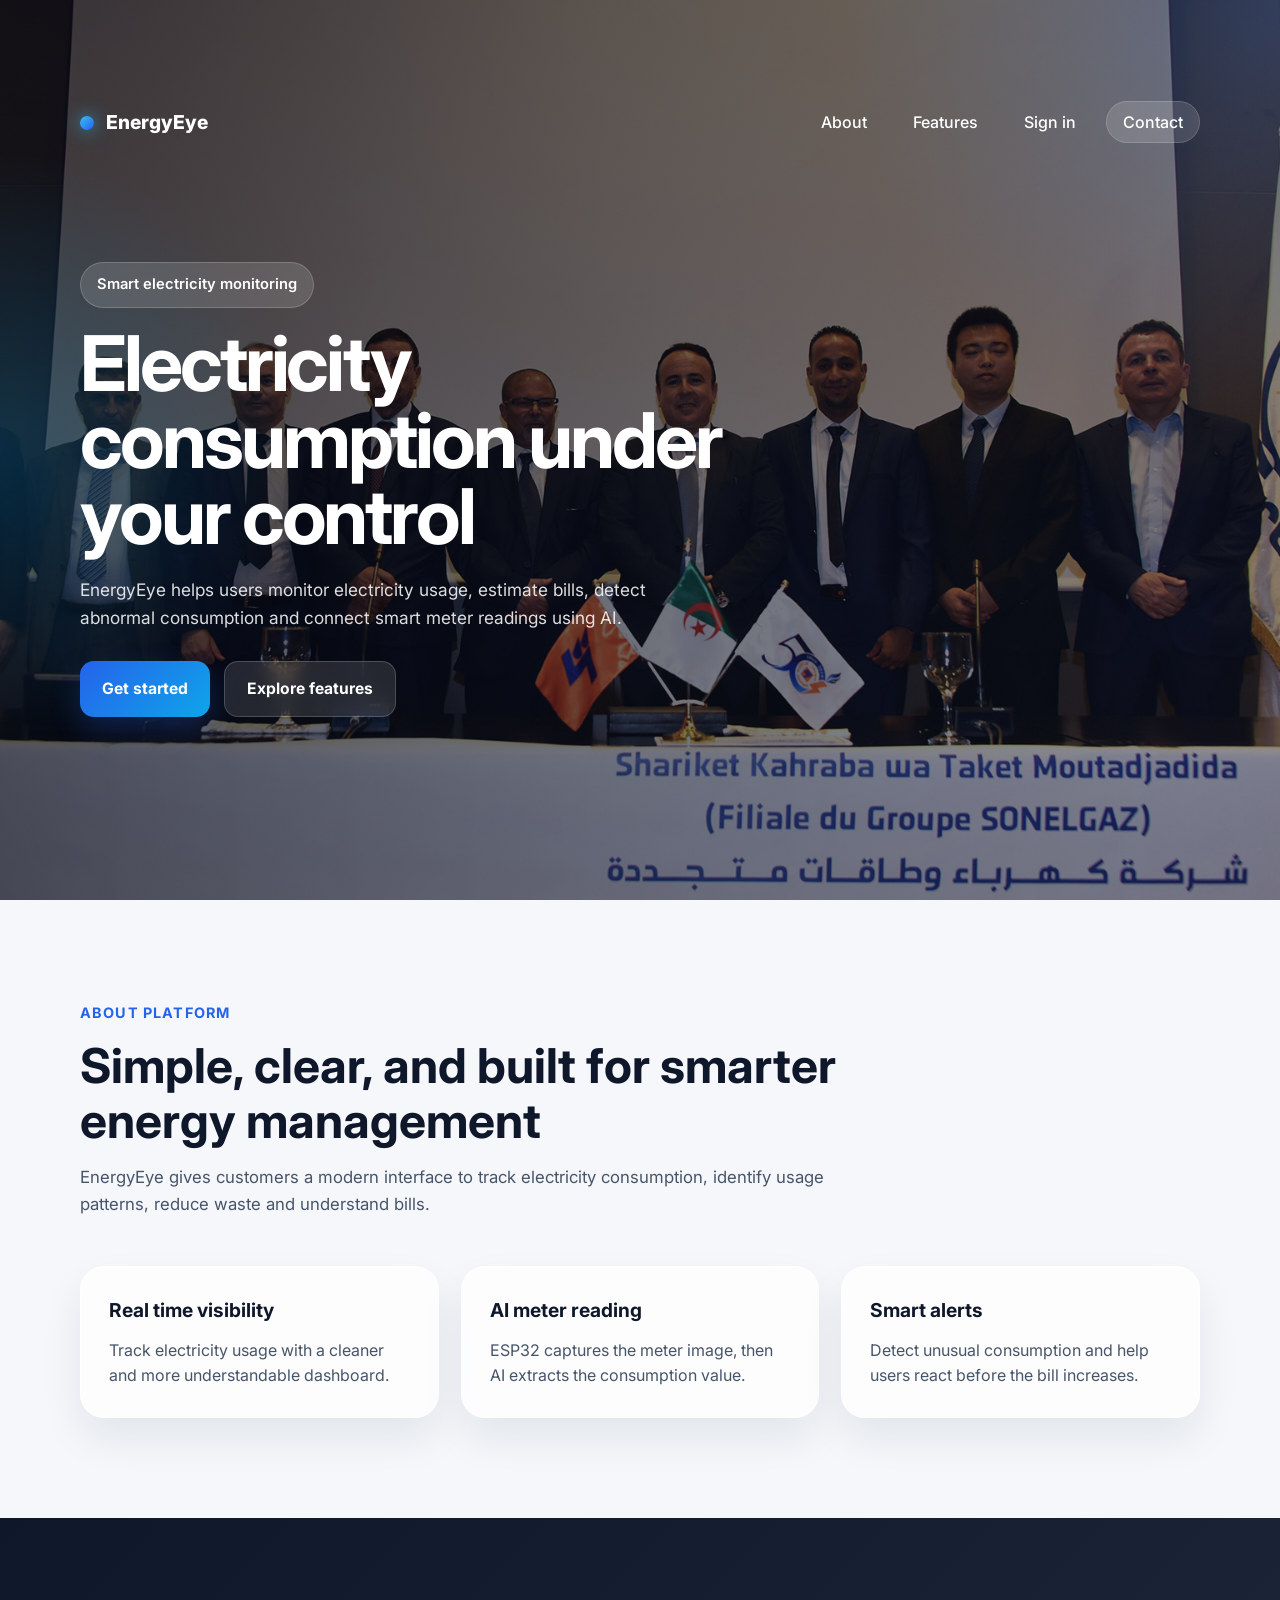
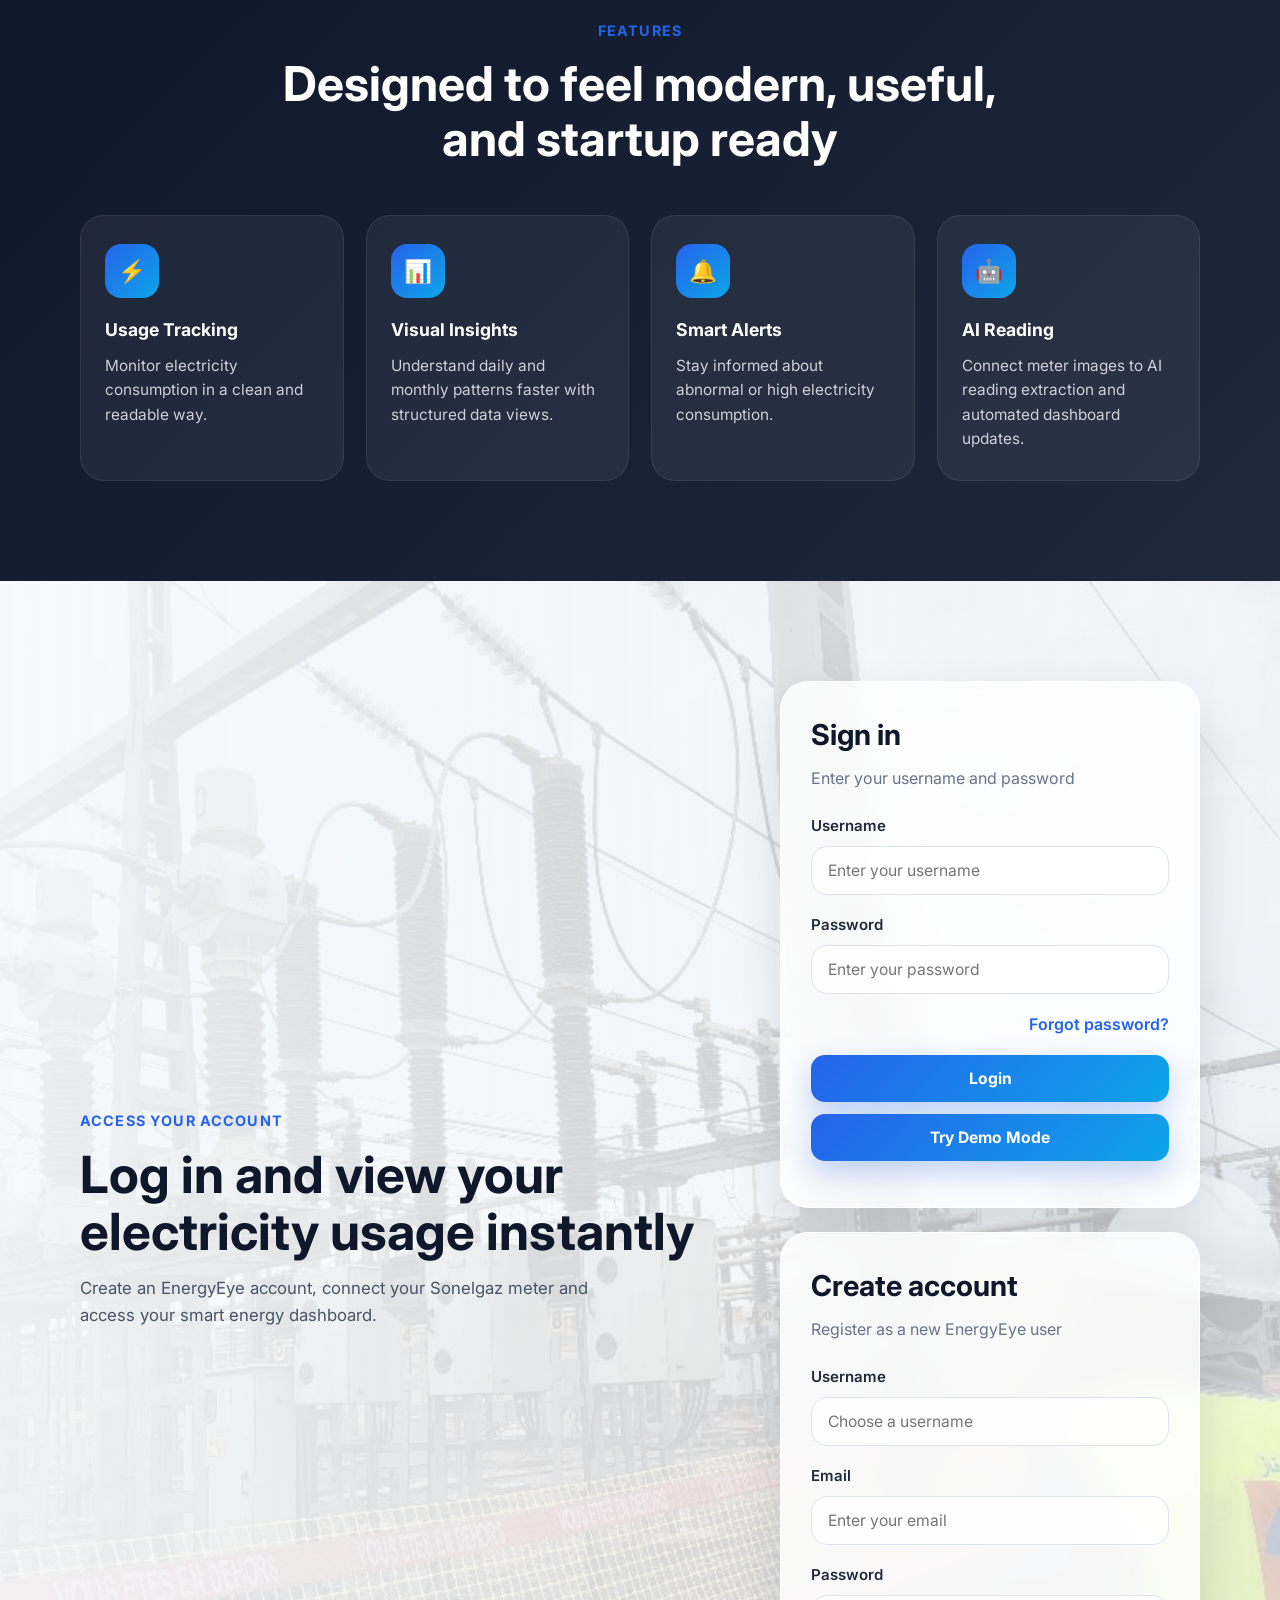
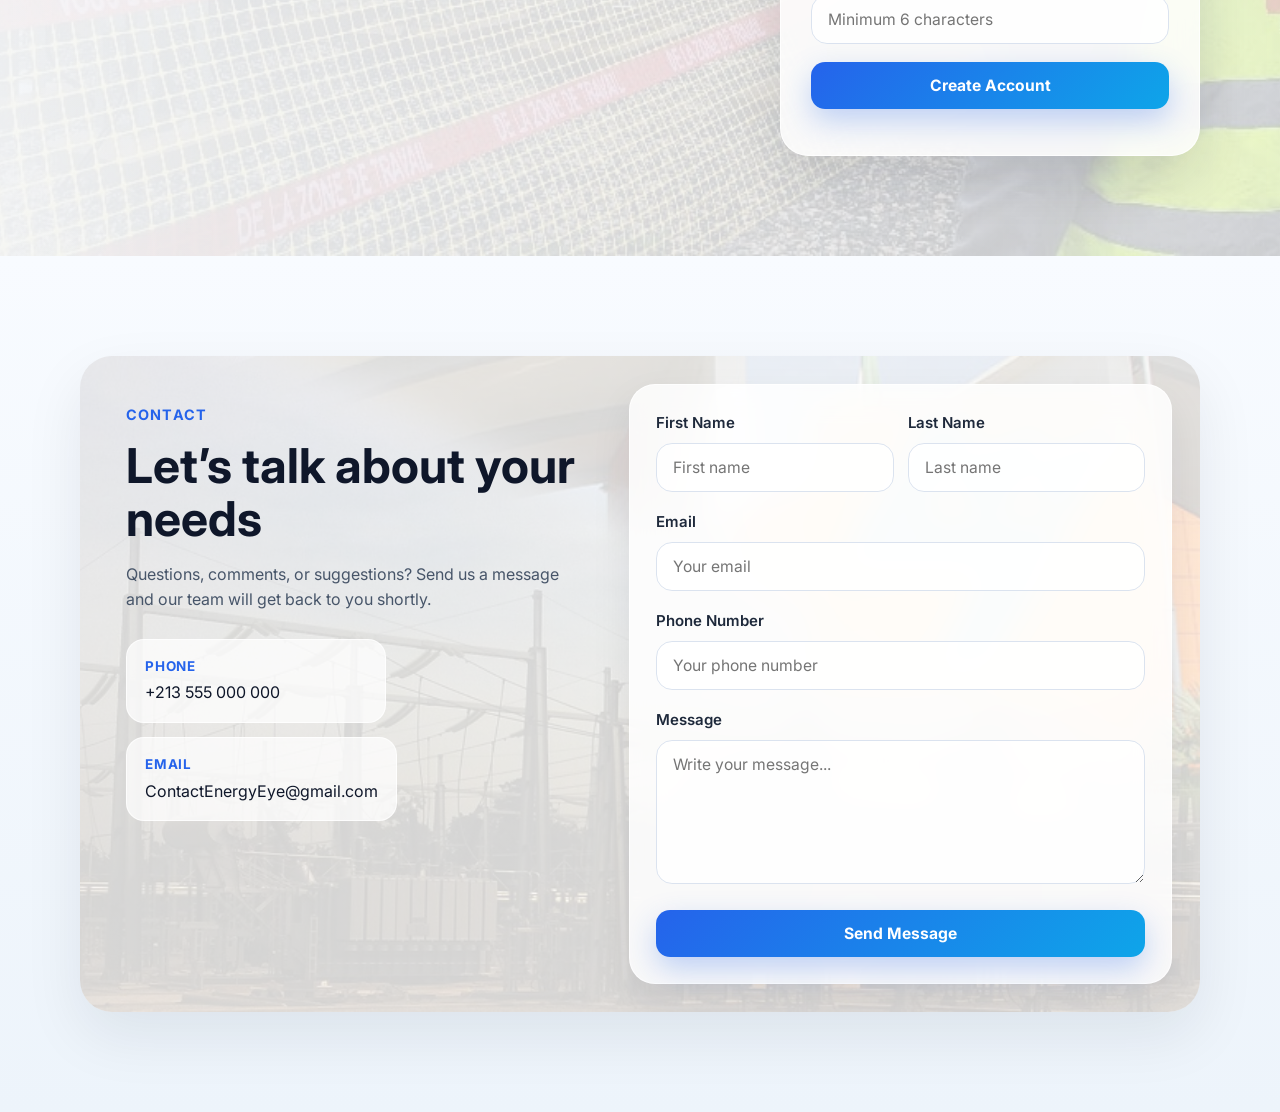
==== commit ec14aa71: "Update index.html" ====
--- a/index.html
+++ b/index.html
@@ -4,53 +4,238 @@
   <meta charset="UTF-8" />
   <meta name="viewport" content="width=device-width, initial-scale=1.0" />
   <title>EnergyEye</title>
+  <link rel="preconnect" href="https://fonts.googleapis.com">
+  <link rel="preconnect" href="https://fonts.gstatic.com" crossorigin>
+  <link href="https://fonts.googleapis.com/css2?family=Inter:wght@400;500;600;700;800&display=swap" rel="stylesheet">
   <link rel="stylesheet" href="styles.css" />
 </head>
-
 <body>
 
-  <section id="signin" class="signin-section section">
-    <div class="container signin-wrap">
-
-      <div class="signin-info">
-        <span class="eyebrow">Access your account</span>
-        <h2>Log in and view your electricity usage instantly</h2>
-        <p>
-          EnergyEye helps users monitor electricity usage, estimate bills,
-          and connect AI meter readings to the dashboard.
-        </p>
-      </div>
-
-      <div class="auth-column">
-        <div class="signin-card">
-          <h3>Sign in</h3>
-          <p class="card-subtitle">Enter your username and password</p>
-
-          <form id="loginForm">
+<header class="hero" id="home">
+  <div class="hero-overlay"></div>
+
+  <div class="container">
+    <nav class="navbar">
+      <div class="logo">
+        <span class="logo-mark"></span>
+        <span>EnergyEye</span>
+      </div>
+
+      <ul class="nav-links">
+        <li><a href="#about">About</a></li>
+        <li><a href="#features">Features</a></li>
+        <li><a href="#signin">Sign in</a></li>
+        <li><a href="#contact" class="nav-btn">Contact</a></li>
+      </ul>
+    </nav>
+
+    <div class="hero-content">
+      <div class="hero-badge">Smart electricity monitoring</div>
+      <h1>Electricity consumption under your control</h1>
+      <p>
+        EnergyEye helps users monitor electricity usage, estimate bills,
+        detect abnormal consumption and connect smart meter readings using AI.
+      </p>
+
+      <div class="hero-actions">
+        <a href="#signin" class="btn btn-primary">Get started</a>
+        <a href="#features" class="btn btn-secondary">Explore features</a>
+      </div>
+    </div>
+  </div>
+</header>
+
+<section id="about" class="section">
+  <div class="container">
+    <div class="section-heading">
+      <span class="eyebrow">About platform</span>
+      <h2>Simple, clear, and built for smarter energy management</h2>
+      <p>
+        EnergyEye gives customers a modern interface to track electricity
+        consumption, identify usage patterns, reduce waste and understand bills.
+      </p>
+    </div>
+
+    <div class="about-grid">
+      <div class="about-card glass-card">
+        <h3>Real time visibility</h3>
+        <p>Track electricity usage with a cleaner and more understandable dashboard.</p>
+      </div>
+
+      <div class="about-card glass-card">
+        <h3>AI meter reading</h3>
+        <p>ESP32 captures the meter image, then AI extracts the consumption value.</p>
+      </div>
+
+      <div class="about-card glass-card">
+        <h3>Smart alerts</h3>
+        <p>Detect unusual consumption and help users react before the bill increases.</p>
+      </div>
+    </div>
+  </div>
+</section>
+
+<section id="features" class="section section-dark">
+  <div class="container">
+    <div class="section-heading center light">
+      <span class="eyebrow">Features</span>
+      <h2>Designed to feel modern, useful, and startup ready</h2>
+    </div>
+
+    <div class="feature-grid">
+      <div class="feature-card">
+        <div class="feature-icon">⚡</div>
+        <h3>Usage Tracking</h3>
+        <p>Monitor electricity consumption in a clean and readable way.</p>
+      </div>
+
+      <div class="feature-card">
+        <div class="feature-icon">📊</div>
+        <h3>Visual Insights</h3>
+        <p>Understand daily and monthly patterns faster with structured data views.</p>
+      </div>
+
+      <div class="feature-card">
+        <div class="feature-icon">🔔</div>
+        <h3>Smart Alerts</h3>
+        <p>Stay informed about abnormal or high electricity consumption.</p>
+      </div>
+
+      <div class="feature-card">
+        <div class="feature-icon">🤖</div>
+        <h3>AI Reading</h3>
+        <p>Connect meter images to AI reading extraction and automated dashboard updates.</p>
+      </div>
+    </div>
+  </div>
+</section>
+
+<section id="signin" class="signin-section section">
+  <div class="container signin-wrap">
+    <div class="signin-info">
+      <span class="eyebrow">Access your account</span>
+      <h2>Log in and view your electricity usage instantly</h2>
+      <p>
+        Create an EnergyEye account, connect your Sonelgaz meter and access
+        your smart energy dashboard.
+      </p>
+    </div>
+
+    <div class="auth-column">
+      <div class="signin-card">
+        <h3>Sign in</h3>
+        <p class="card-subtitle">Enter your username and password</p>
+
+        <form id="loginForm">
+          <div class="input-group">
+            <label for="username">Username</label>
+            <input type="text" id="username" placeholder="Enter your username" required />
+          </div>
+
+          <div class="input-group">
+            <label for="password">Password</label>
+            <input type="password" id="password" placeholder="Enter your password" required />
+          </div>
+
+          <div class="signin-row">
+            <a href="#" onclick="forgotPassword()">Forgot password?</a>
+          </div>
+
+          <button type="submit" class="btn btn-primary full">Login</button>
+
+          <button type="button" class="btn btn-primary full demo-btn" id="demoLoginBtn">
+            Try Demo Mode
+          </button>
+
+          <p id="loginMessage" class="small-text error-text"></p>
+        </form>
+      </div>
+
+      <div class="signin-card register-card">
+        <h3>Create account</h3>
+        <p class="card-subtitle">Register as a new EnergyEye user</p>
+
+        <form id="registerForm">
+          <div class="input-group">
+            <label for="registerUsername">Username</label>
+            <input type="text" id="registerUsername" placeholder="Choose a username" required />
+          </div>
+
+          <div class="input-group">
+            <label for="registerEmail">Email</label>
+            <input type="email" id="registerEmail" placeholder="Enter your email" required />
+          </div>
+
+          <div class="input-group">
+            <label for="registerPassword">Password</label>
+            <input type="password" id="registerPassword" placeholder="Minimum 6 characters" required />
+          </div>
+
+          <button type="submit" class="btn btn-primary full">Create Account</button>
+          <p id="registerMessage" class="small-text"></p>
+        </form>
+      </div>
+    </div>
+  </div>
+</section>
+
+<section id="contact" class="section contact-section">
+  <div class="container">
+    <div class="contact-shell">
+      <div class="contact-left">
+        <span class="eyebrow">Contact</span>
+        <h2>Let’s talk about your needs</h2>
+        <p>Questions, comments, or suggestions? Send us a message and our team will get back to you shortly.</p>
+
+        <div class="contact-list">
+          <div class="contact-item">
+            <span class="contact-label">Phone</span>
+            <span>+213 555 000 000</span>
+          </div>
+
+          <div class="contact-item">
+            <span class="contact-label">Email</span>
+            <span>ContactEnergyEye@gmail.com</span>
+          </div>
+        </div>
+      </div>
+
+      <div class="contact-card">
+        <form class="contact-form">
+          <div class="two-cols">
             <div class="input-group">
-              <label for="username">Username</label>
-              <input type="text" id="username" placeholder="Enter your username" required />
+              <label>First Name</label>
+              <input type="text" placeholder="First name" />
             </div>
 
             <div class="input-group">
-              <label for="password">Password</label>
-              <input type="password" id="password" placeholder="Enter your password" required />
+              <label>Last Name</label>
+              <input type="text" placeholder="Last name" />
             </div>
-
-            <div class="signin-row">
-              <a href="#" onclick="forgotPassword()">Forgot password?</a>
-            </div>
-
-            <button type="submit" class="btn btn-primary full">Login</button>
-
-            <p id="loginMessage" class="small-text error-text"></p>
-          </form>
-        </div>
-      </div>
-
-    </div>
-  </section>
-
-  <script src="script.js"></script>
+          </div>
+
+          <div class="input-group">
+            <label>Email</label>
+            <input type="email" placeholder="Your email" />
+          </div>
+
+          <div class="input-group">
+            <label>Phone Number</label>
+            <input type="text" placeholder="Your phone number" />
+          </div>
+
+          <div class="input-group">
+            <label>Message</label>
+            <textarea rows="6" placeholder="Write your message..."></textarea>
+          </div>
+
+          <button type="submit" class="btn btn-primary full">Send Message</button>
+        </form>
+      </div>
+    </div>
+  </div>
+</section>
+
+<script src="script.js"></script>
 </body>
 </html>
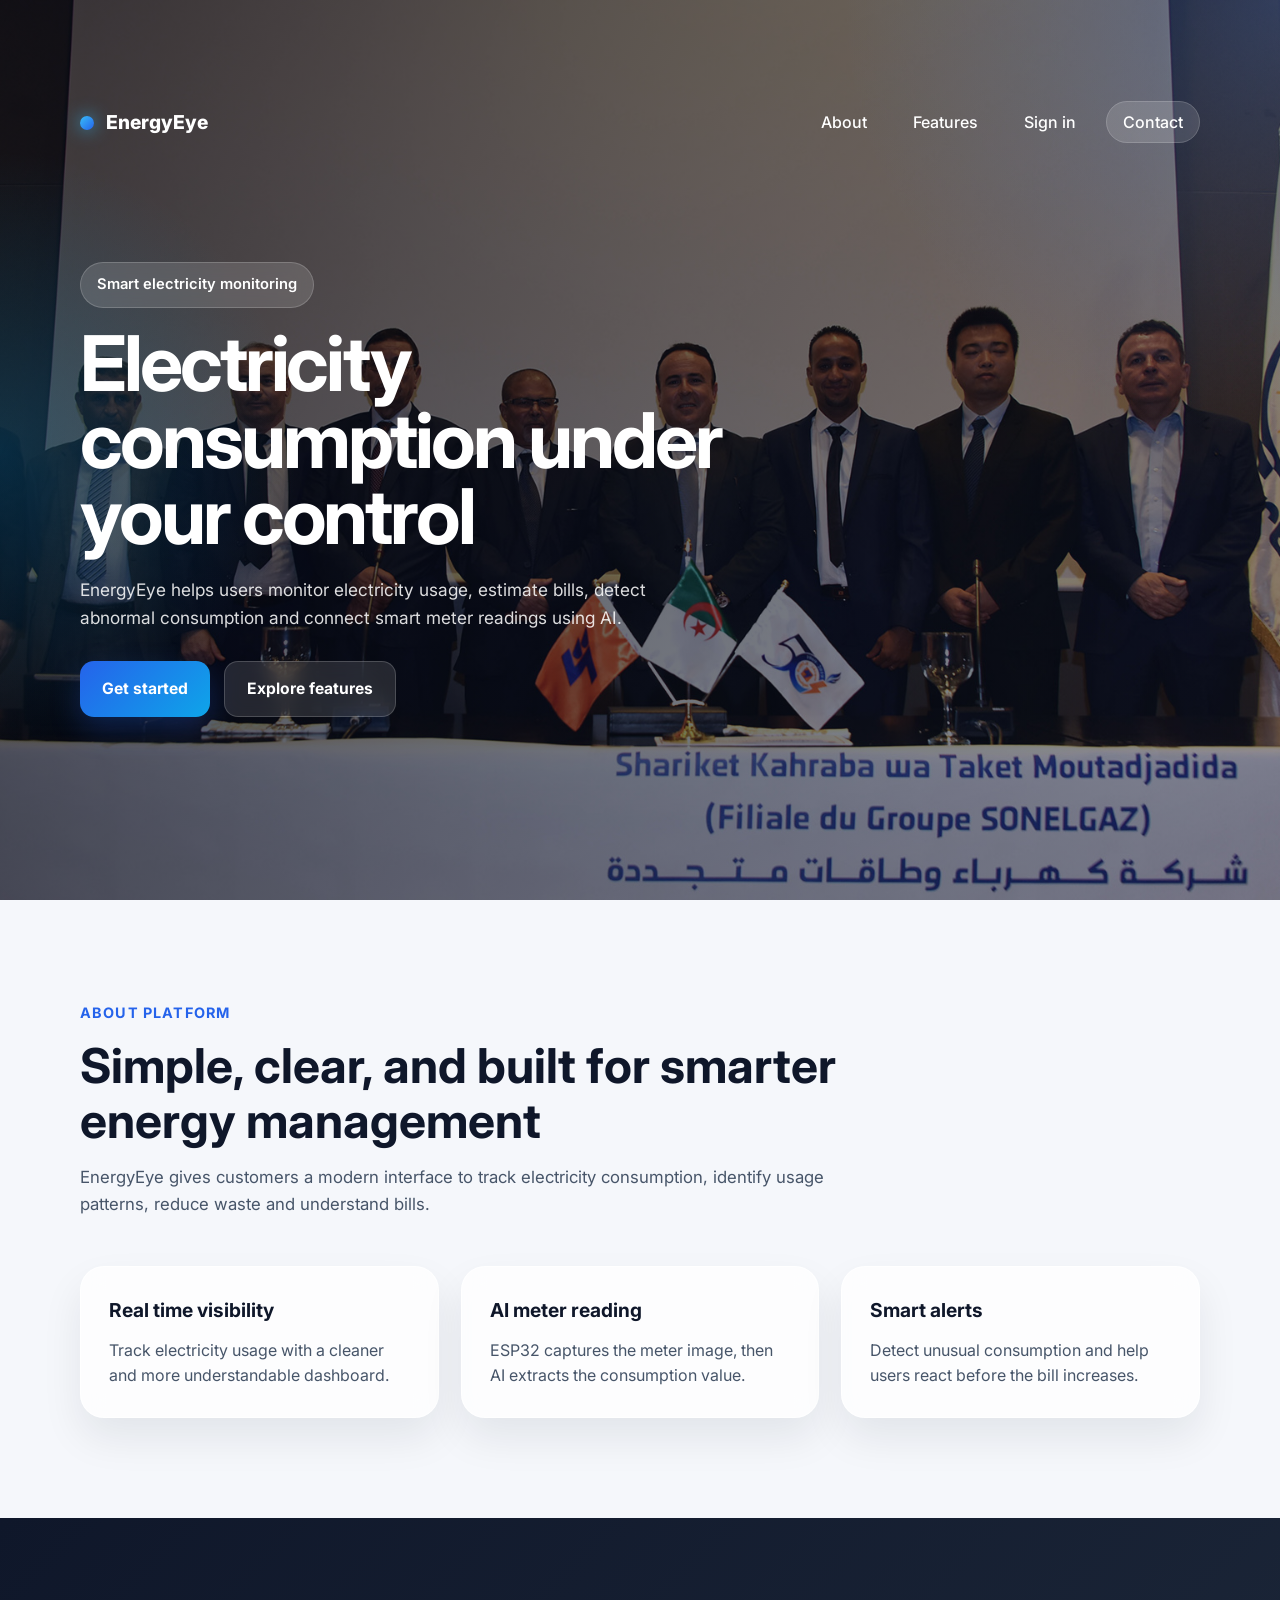
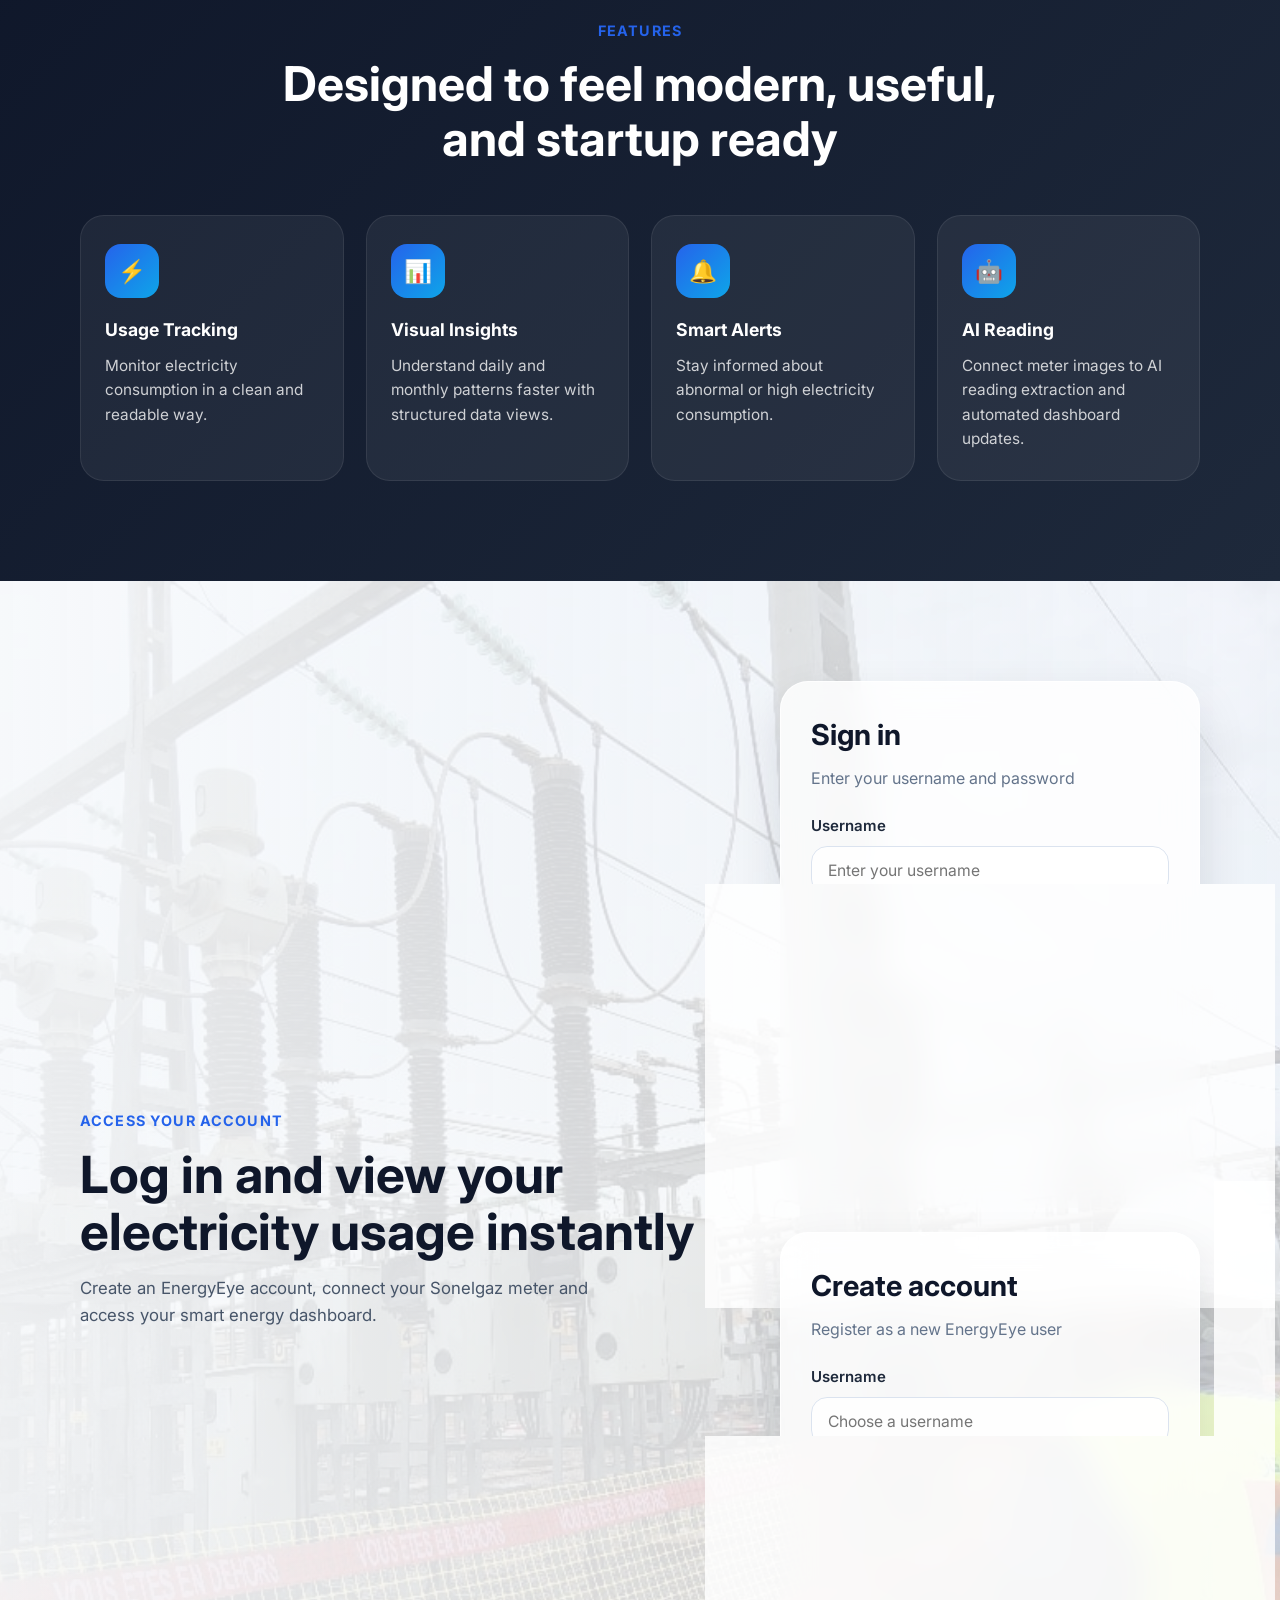
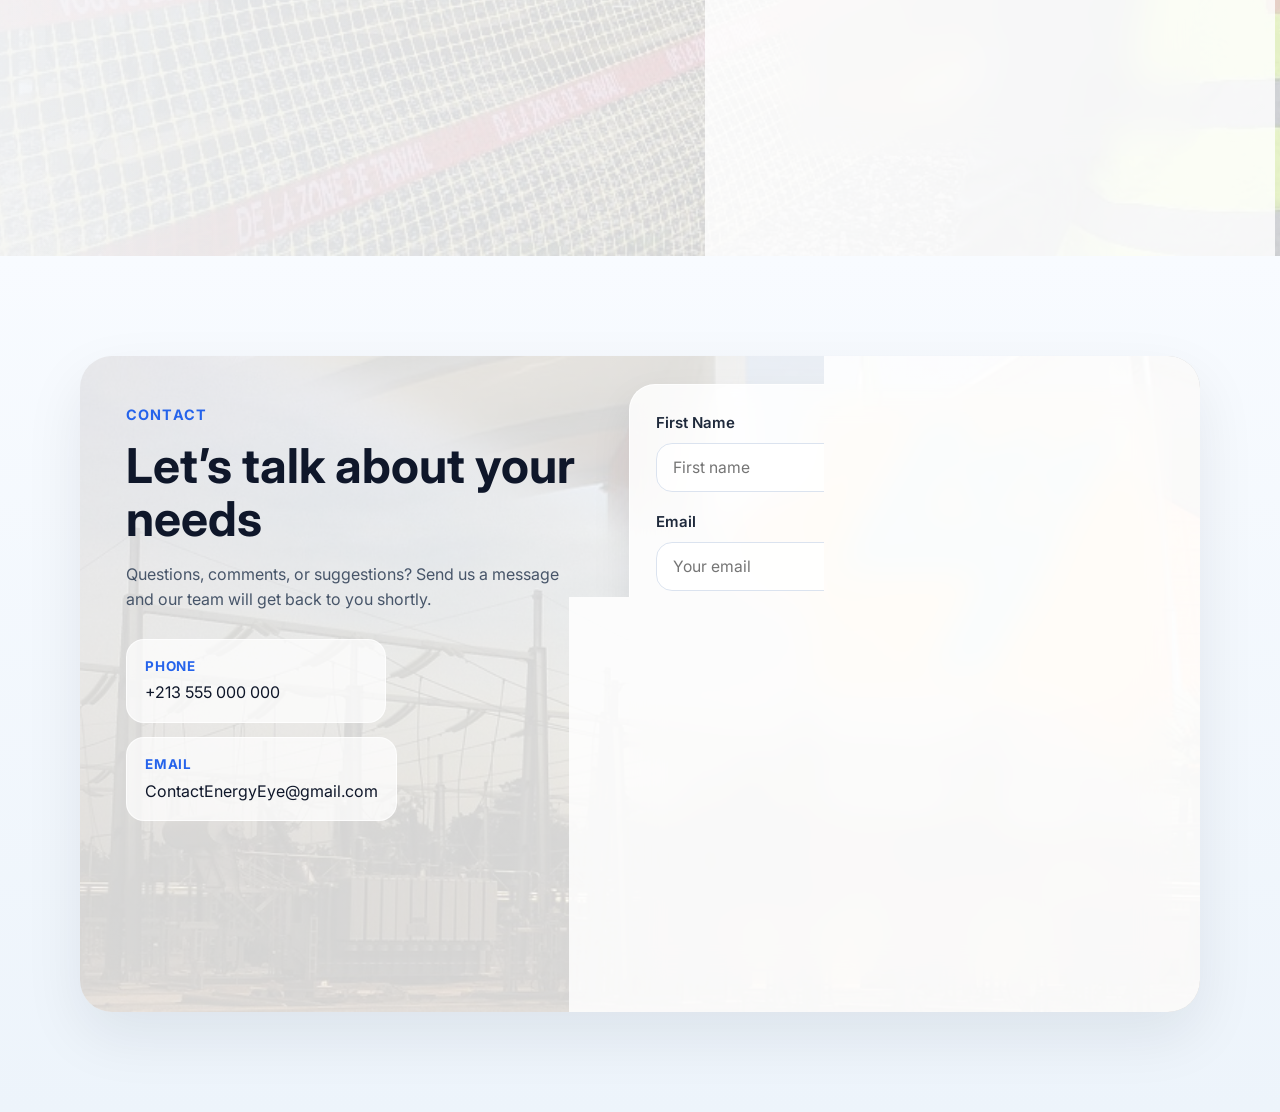
==== commit b94cb168: "restore full landing page" ====
--- a/index.html
+++ b/index.html
@@ -1,241 +1,241 @@
-<!DOCTYPE html>
-<html lang="en">
-<head>
-  <meta charset="UTF-8" />
-  <meta name="viewport" content="width=device-width, initial-scale=1.0" />
-  <title>EnergyEye</title>
-  <link rel="preconnect" href="https://fonts.googleapis.com">
-  <link rel="preconnect" href="https://fonts.gstatic.com" crossorigin>
-  <link href="https://fonts.googleapis.com/css2?family=Inter:wght@400;500;600;700;800&display=swap" rel="stylesheet">
-  <link rel="stylesheet" href="styles.css" />
-</head>
-<body>
-
-<header class="hero" id="home">
-  <div class="hero-overlay"></div>
-
-  <div class="container">
-    <nav class="navbar">
-      <div class="logo">
-        <span class="logo-mark"></span>
-        <span>EnergyEye</span>
-      </div>
-
-      <ul class="nav-links">
-        <li><a href="#about">About</a></li>
-        <li><a href="#features">Features</a></li>
-        <li><a href="#signin">Sign in</a></li>
-        <li><a href="#contact" class="nav-btn">Contact</a></li>
-      </ul>
-    </nav>
-
-    <div class="hero-content">
-      <div class="hero-badge">Smart electricity monitoring</div>
-      <h1>Electricity consumption under your control</h1>
-      <p>
-        EnergyEye helps users monitor electricity usage, estimate bills,
-        detect abnormal consumption and connect smart meter readings using AI.
-      </p>
-
-      <div class="hero-actions">
-        <a href="#signin" class="btn btn-primary">Get started</a>
-        <a href="#features" class="btn btn-secondary">Explore features</a>
-      </div>
-    </div>
-  </div>
-</header>
-
-<section id="about" class="section">
-  <div class="container">
-    <div class="section-heading">
-      <span class="eyebrow">About platform</span>
-      <h2>Simple, clear, and built for smarter energy management</h2>
-      <p>
-        EnergyEye gives customers a modern interface to track electricity
-        consumption, identify usage patterns, reduce waste and understand bills.
-      </p>
-    </div>
-
-    <div class="about-grid">
-      <div class="about-card glass-card">
-        <h3>Real time visibility</h3>
-        <p>Track electricity usage with a cleaner and more understandable dashboard.</p>
-      </div>
-
-      <div class="about-card glass-card">
-        <h3>AI meter reading</h3>
-        <p>ESP32 captures the meter image, then AI extracts the consumption value.</p>
-      </div>
-
-      <div class="about-card glass-card">
-        <h3>Smart alerts</h3>
-        <p>Detect unusual consumption and help users react before the bill increases.</p>
-      </div>
-    </div>
-  </div>
-</section>
-
-<section id="features" class="section section-dark">
-  <div class="container">
-    <div class="section-heading center light">
-      <span class="eyebrow">Features</span>
-      <h2>Designed to feel modern, useful, and startup ready</h2>
-    </div>
-
-    <div class="feature-grid">
-      <div class="feature-card">
-        <div class="feature-icon">⚡</div>
-        <h3>Usage Tracking</h3>
-        <p>Monitor electricity consumption in a clean and readable way.</p>
-      </div>
-
-      <div class="feature-card">
-        <div class="feature-icon">📊</div>
-        <h3>Visual Insights</h3>
-        <p>Understand daily and monthly patterns faster with structured data views.</p>
-      </div>
-
-      <div class="feature-card">
-        <div class="feature-icon">🔔</div>
-        <h3>Smart Alerts</h3>
-        <p>Stay informed about abnormal or high electricity consumption.</p>
-      </div>
-
-      <div class="feature-card">
-        <div class="feature-icon">🤖</div>
-        <h3>AI Reading</h3>
-        <p>Connect meter images to AI reading extraction and automated dashboard updates.</p>
-      </div>
-    </div>
-  </div>
-</section>
-
-<section id="signin" class="signin-section section">
-  <div class="container signin-wrap">
-    <div class="signin-info">
-      <span class="eyebrow">Access your account</span>
-      <h2>Log in and view your electricity usage instantly</h2>
-      <p>
-        Create an EnergyEye account, connect your Sonelgaz meter and access
-        your smart energy dashboard.
-      </p>
-    </div>
-
-    <div class="auth-column">
-      <div class="signin-card">
-        <h3>Sign in</h3>
-        <p class="card-subtitle">Enter your username and password</p>
-
-        <form id="loginForm">
-          <div class="input-group">
-            <label for="username">Username</label>
-            <input type="text" id="username" placeholder="Enter your username" required />
-          </div>
-
-          <div class="input-group">
-            <label for="password">Password</label>
-            <input type="password" id="password" placeholder="Enter your password" required />
-          </div>
-
-          <div class="signin-row">
-            <a href="#" onclick="forgotPassword()">Forgot password?</a>
-          </div>
-
-          <button type="submit" class="btn btn-primary full">Login</button>
-
-          <button type="button" class="btn btn-primary full demo-btn" id="demoLoginBtn">
-            Try Demo Mode
-          </button>
-
-          <p id="loginMessage" class="small-text error-text"></p>
-        </form>
-      </div>
-
-      <div class="signin-card register-card">
-        <h3>Create account</h3>
-        <p class="card-subtitle">Register as a new EnergyEye user</p>
-
-        <form id="registerForm">
-          <div class="input-group">
-            <label for="registerUsername">Username</label>
-            <input type="text" id="registerUsername" placeholder="Choose a username" required />
-          </div>
-
-          <div class="input-group">
-            <label for="registerEmail">Email</label>
-            <input type="email" id="registerEmail" placeholder="Enter your email" required />
-          </div>
-
-          <div class="input-group">
-            <label for="registerPassword">Password</label>
-            <input type="password" id="registerPassword" placeholder="Minimum 6 characters" required />
-          </div>
-
-          <button type="submit" class="btn btn-primary full">Create Account</button>
-          <p id="registerMessage" class="small-text"></p>
-        </form>
-      </div>
-    </div>
-  </div>
-</section>
-
-<section id="contact" class="section contact-section">
-  <div class="container">
-    <div class="contact-shell">
-      <div class="contact-left">
-        <span class="eyebrow">Contact</span>
-        <h2>Let’s talk about your needs</h2>
-        <p>Questions, comments, or suggestions? Send us a message and our team will get back to you shortly.</p>
-
-        <div class="contact-list">
-          <div class="contact-item">
-            <span class="contact-label">Phone</span>
-            <span>+213 555 000 000</span>
-          </div>
-
-          <div class="contact-item">
-            <span class="contact-label">Email</span>
-            <span>ContactEnergyEye@gmail.com</span>
-          </div>
-        </div>
-      </div>
-
-      <div class="contact-card">
-        <form class="contact-form">
-          <div class="two-cols">
-            <div class="input-group">
-              <label>First Name</label>
-              <input type="text" placeholder="First name" />
-            </div>
-
-            <div class="input-group">
-              <label>Last Name</label>
-              <input type="text" placeholder="Last name" />
-            </div>
-          </div>
-
-          <div class="input-group">
-            <label>Email</label>
-            <input type="email" placeholder="Your email" />
-          </div>
-
-          <div class="input-group">
-            <label>Phone Number</label>
-            <input type="text" placeholder="Your phone number" />
-          </div>
-
-          <div class="input-group">
-            <label>Message</label>
-            <textarea rows="6" placeholder="Write your message..."></textarea>
-          </div>
-
-          <button type="submit" class="btn btn-primary full">Send Message</button>
-        </form>
-      </div>
-    </div>
-  </div>
-</section>
-
-<script src="script.js"></script>
-</body>
-</html>
+<!DOCTYPE html>
+<html lang="en">
+<head>
+  <meta charset="UTF-8" />
+  <meta name="viewport" content="width=device-width, initial-scale=1.0" />
+  <title>EnergyEye</title>
+  <link rel="preconnect" href="https://fonts.googleapis.com">
+  <link rel="preconnect" href="https://fonts.gstatic.com" crossorigin>
+  <link href="https://fonts.googleapis.com/css2?family=Inter:wght@400;500;600;700;800&display=swap" rel="stylesheet">
+  <link rel="stylesheet" href="styles.css" />
+</head>
+<body>
+
+<header class="hero" id="home">
+  <div class="hero-overlay"></div>
+
+  <div class="container">
+    <nav class="navbar">
+      <div class="logo">
+        <span class="logo-mark"></span>
+        <span>EnergyEye</span>
+      </div>
+
+      <ul class="nav-links">
+        <li><a href="#about">About</a></li>
+        <li><a href="#features">Features</a></li>
+        <li><a href="#signin">Sign in</a></li>
+        <li><a href="#contact" class="nav-btn">Contact</a></li>
+      </ul>
+    </nav>
+
+    <div class="hero-content">
+      <div class="hero-badge">Smart electricity monitoring</div>
+      <h1>Electricity consumption under your control</h1>
+      <p>
+        EnergyEye helps users monitor electricity usage, estimate bills,
+        detect abnormal consumption and connect smart meter readings using AI.
+      </p>
+
+      <div class="hero-actions">
+        <a href="#signin" class="btn btn-primary">Get started</a>
+        <a href="#features" class="btn btn-secondary">Explore features</a>
+      </div>
+    </div>
+  </div>
+</header>
+
+<section id="about" class="section">
+  <div class="container">
+    <div class="section-heading">
+      <span class="eyebrow">About platform</span>
+      <h2>Simple, clear, and built for smarter energy management</h2>
+      <p>
+        EnergyEye gives customers a modern interface to track electricity
+        consumption, identify usage patterns, reduce waste and understand bills.
+      </p>
+    </div>
+
+    <div class="about-grid">
+      <div class="about-card glass-card">
+        <h3>Real time visibility</h3>
+        <p>Track electricity usage with a cleaner and more understandable dashboard.</p>
+      </div>
+
+      <div class="about-card glass-card">
+        <h3>AI meter reading</h3>
+        <p>ESP32 captures the meter image, then AI extracts the consumption value.</p>
+      </div>
+
+      <div class="about-card glass-card">
+        <h3>Smart alerts</h3>
+        <p>Detect unusual consumption and help users react before the bill increases.</p>
+      </div>
+    </div>
+  </div>
+</section>
+
+<section id="features" class="section section-dark">
+  <div class="container">
+    <div class="section-heading center light">
+      <span class="eyebrow">Features</span>
+      <h2>Designed to feel modern, useful, and startup ready</h2>
+    </div>
+
+    <div class="feature-grid">
+      <div class="feature-card">
+        <div class="feature-icon">⚡</div>
+        <h3>Usage Tracking</h3>
+        <p>Monitor electricity consumption in a clean and readable way.</p>
+      </div>
+
+      <div class="feature-card">
+        <div class="feature-icon">📊</div>
+        <h3>Visual Insights</h3>
+        <p>Understand daily and monthly patterns faster with structured data views.</p>
+      </div>
+
+      <div class="feature-card">
+        <div class="feature-icon">🔔</div>
+        <h3>Smart Alerts</h3>
+        <p>Stay informed about abnormal or high electricity consumption.</p>
+      </div>
+
+      <div class="feature-card">
+        <div class="feature-icon">🤖</div>
+        <h3>AI Reading</h3>
+        <p>Connect meter images to AI reading extraction and automated dashboard updates.</p>
+      </div>
+    </div>
+  </div>
+</section>
+
+<section id="signin" class="signin-section section">
+  <div class="container signin-wrap">
+    <div class="signin-info">
+      <span class="eyebrow">Access your account</span>
+      <h2>Log in and view your electricity usage instantly</h2>
+      <p>
+        Create an EnergyEye account, connect your Sonelgaz meter and access
+        your smart energy dashboard.
+      </p>
+    </div>
+
+    <div class="auth-column">
+      <div class="signin-card">
+        <h3>Sign in</h3>
+        <p class="card-subtitle">Enter your username and password</p>
+
+        <form id="loginForm">
+          <div class="input-group">
+            <label for="username">Username</label>
+            <input type="text" id="username" placeholder="Enter your username" required />
+          </div>
+
+          <div class="input-group">
+            <label for="password">Password</label>
+            <input type="password" id="password" placeholder="Enter your password" required />
+          </div>
+
+          <div class="signin-row">
+            <a href="#" onclick="forgotPassword()">Forgot password?</a>
+          </div>
+
+          <button type="submit" class="btn btn-primary full">Login</button>
+
+          <button type="button" class="btn btn-primary full demo-btn" id="demoLoginBtn">
+            Try Demo Mode
+          </button>
+
+          <p id="loginMessage" class="small-text error-text"></p>
+        </form>
+      </div>
+
+      <div class="signin-card register-card">
+        <h3>Create account</h3>
+        <p class="card-subtitle">Register as a new EnergyEye user</p>
+
+        <form id="registerForm">
+          <div class="input-group">
+            <label for="registerUsername">Username</label>
+            <input type="text" id="registerUsername" placeholder="Choose a username" required />
+          </div>
+
+          <div class="input-group">
+            <label for="registerEmail">Email</label>
+            <input type="email" id="registerEmail" placeholder="Enter your email" required />
+          </div>
+
+          <div class="input-group">
+            <label for="registerPassword">Password</label>
+            <input type="password" id="registerPassword" placeholder="Minimum 6 characters" required />
+          </div>
+
+          <button type="submit" class="btn btn-primary full">Create Account</button>
+          <p id="registerMessage" class="small-text"></p>
+        </form>
+      </div>
+    </div>
+  </div>
+</section>
+
+<section id="contact" class="section contact-section">
+  <div class="container">
+    <div class="contact-shell">
+      <div class="contact-left">
+        <span class="eyebrow">Contact</span>
+        <h2>Let’s talk about your needs</h2>
+        <p>Questions, comments, or suggestions? Send us a message and our team will get back to you shortly.</p>
+
+        <div class="contact-list">
+          <div class="contact-item">
+            <span class="contact-label">Phone</span>
+            <span>+213 555 000 000</span>
+          </div>
+
+          <div class="contact-item">
+            <span class="contact-label">Email</span>
+            <span>ContactEnergyEye@gmail.com</span>
+          </div>
+        </div>
+      </div>
+
+      <div class="contact-card">
+        <form class="contact-form">
+          <div class="two-cols">
+            <div class="input-group">
+              <label>First Name</label>
+              <input type="text" placeholder="First name" />
+            </div>
+
+            <div class="input-group">
+              <label>Last Name</label>
+              <input type="text" placeholder="Last name" />
+            </div>
+          </div>
+
+          <div class="input-group">
+            <label>Email</label>
+            <input type="email" placeholder="Your email" />
+          </div>
+
+          <div class="input-group">
+            <label>Phone Number</label>
+            <input type="text" placeholder="Your phone number" />
+          </div>
+
+          <div class="input-group">
+            <label>Message</label>
+            <textarea rows="6" placeholder="Write your message..."></textarea>
+          </div>
+
+          <button type="submit" class="btn btn-primary full">Send Message</button>
+        </form>
+      </div>
+    </div>
+  </div>
+</section>
+
+<script src="script.js"></script>
+</body>
+</html>
